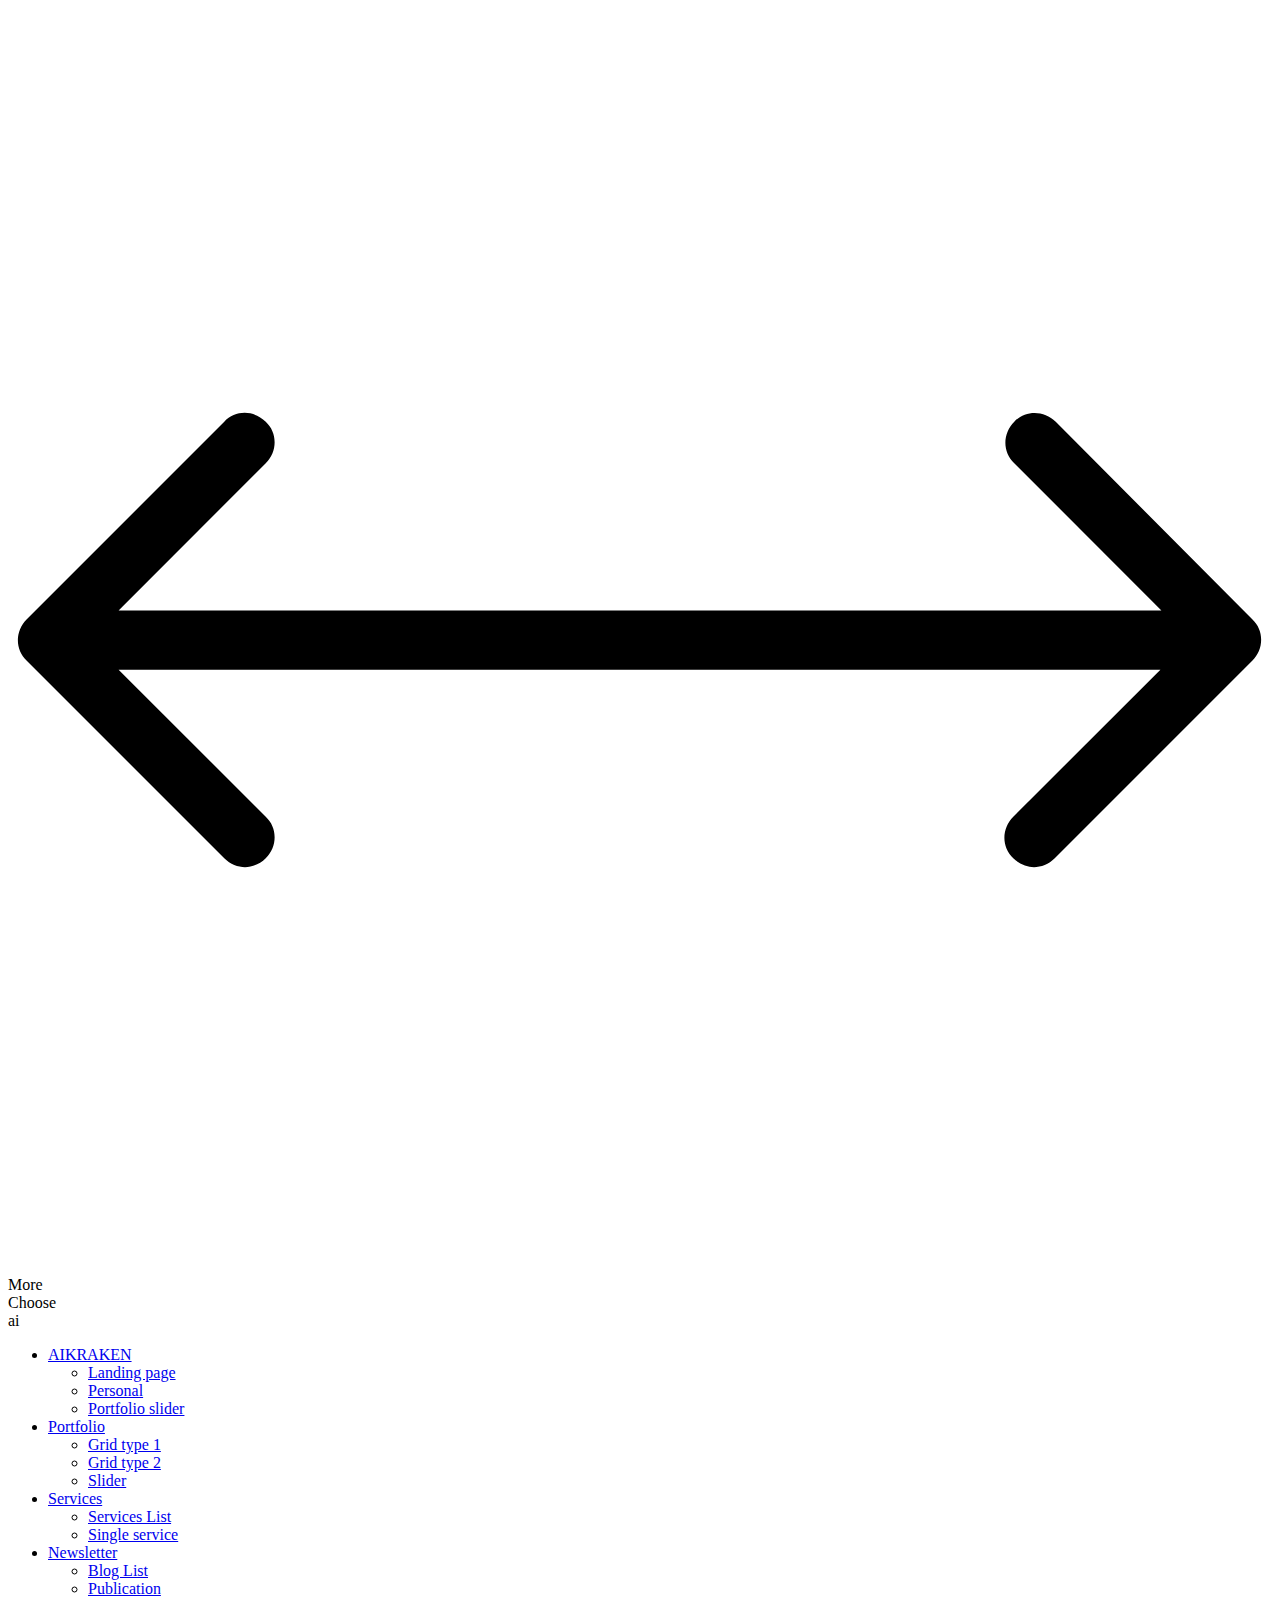
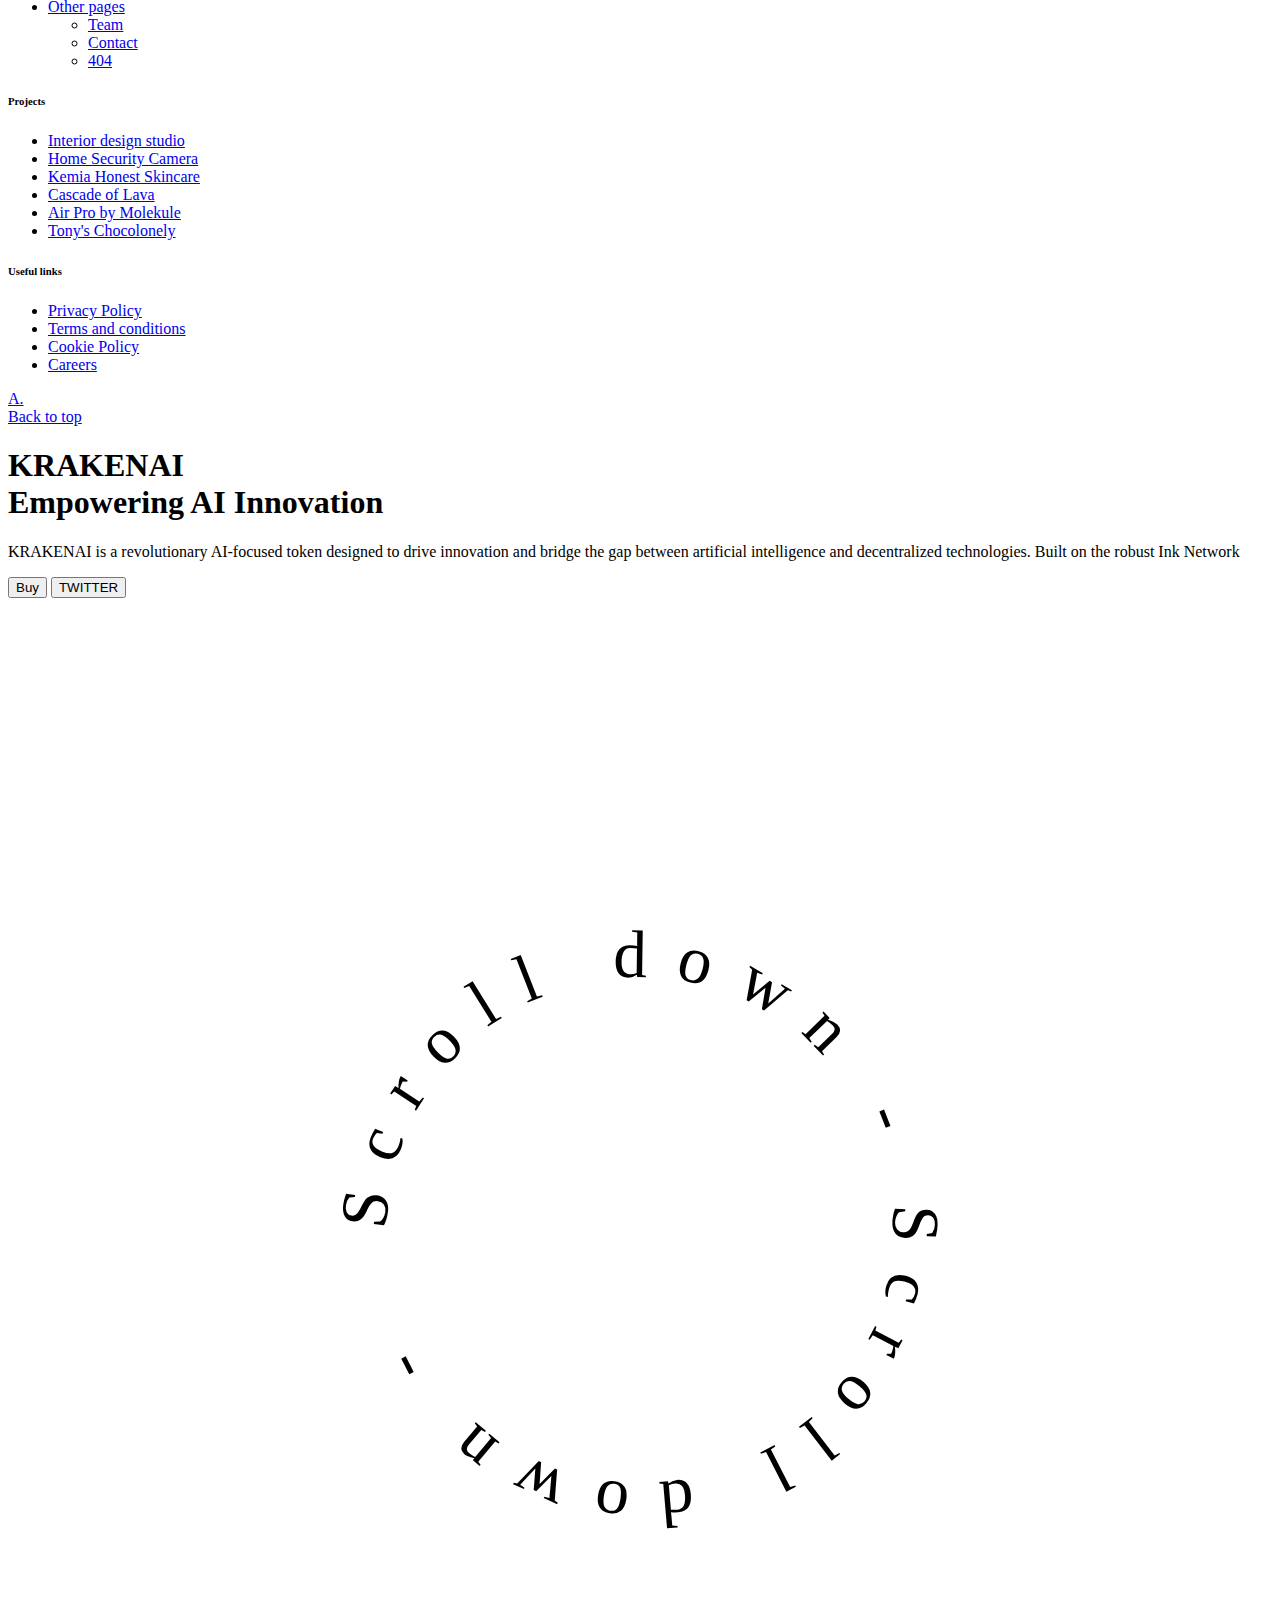
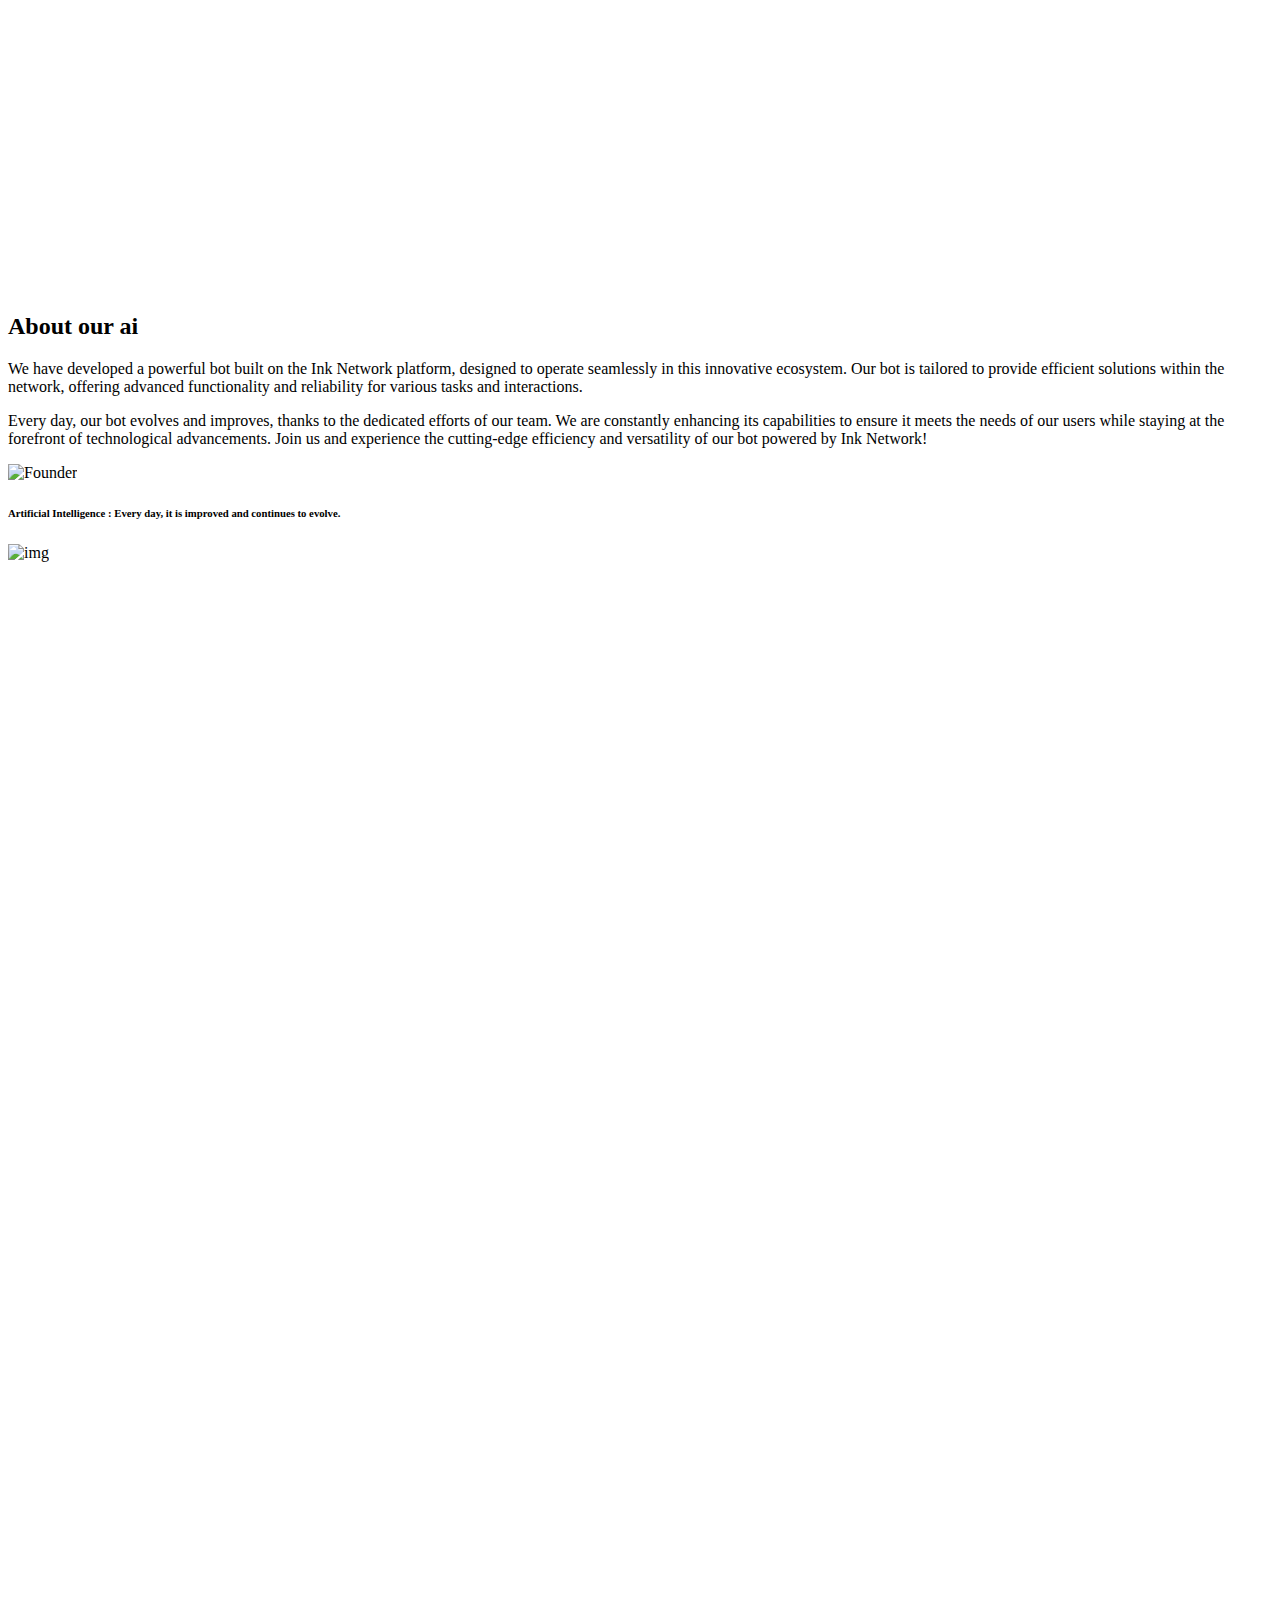
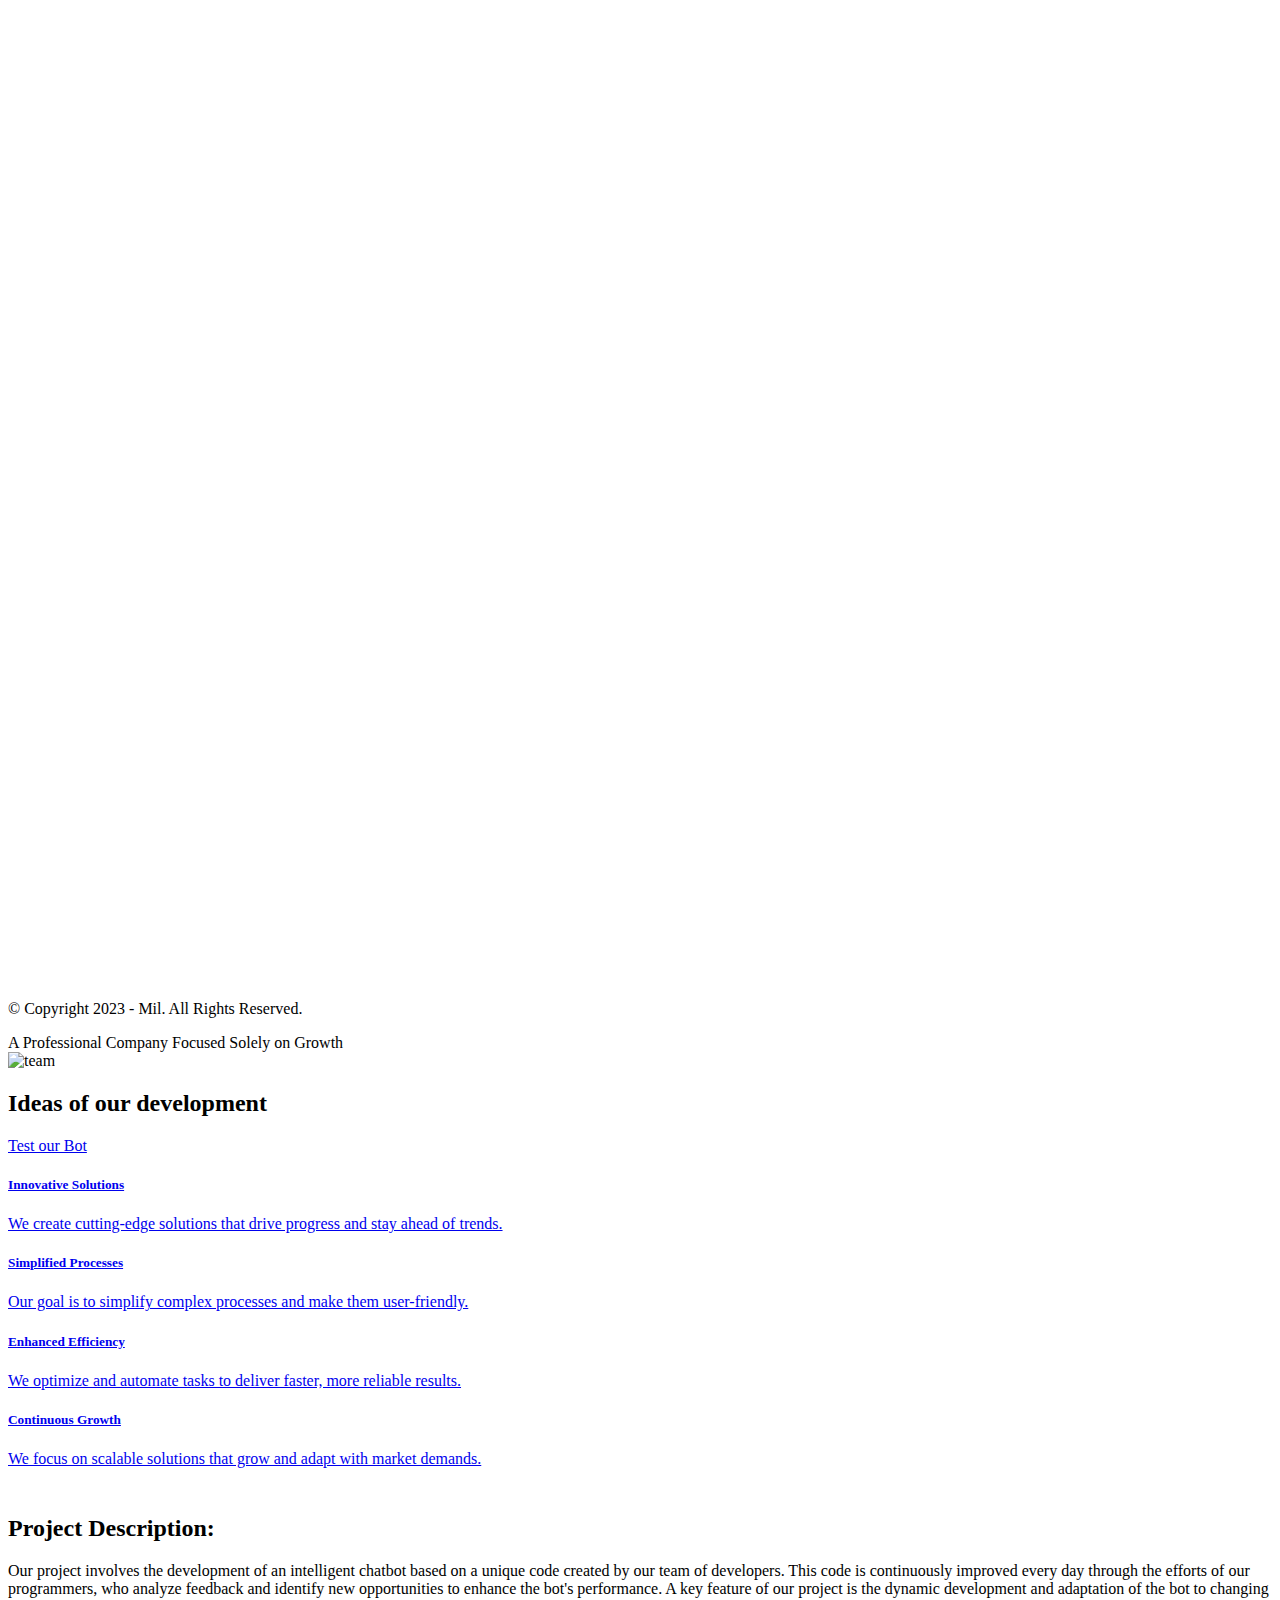
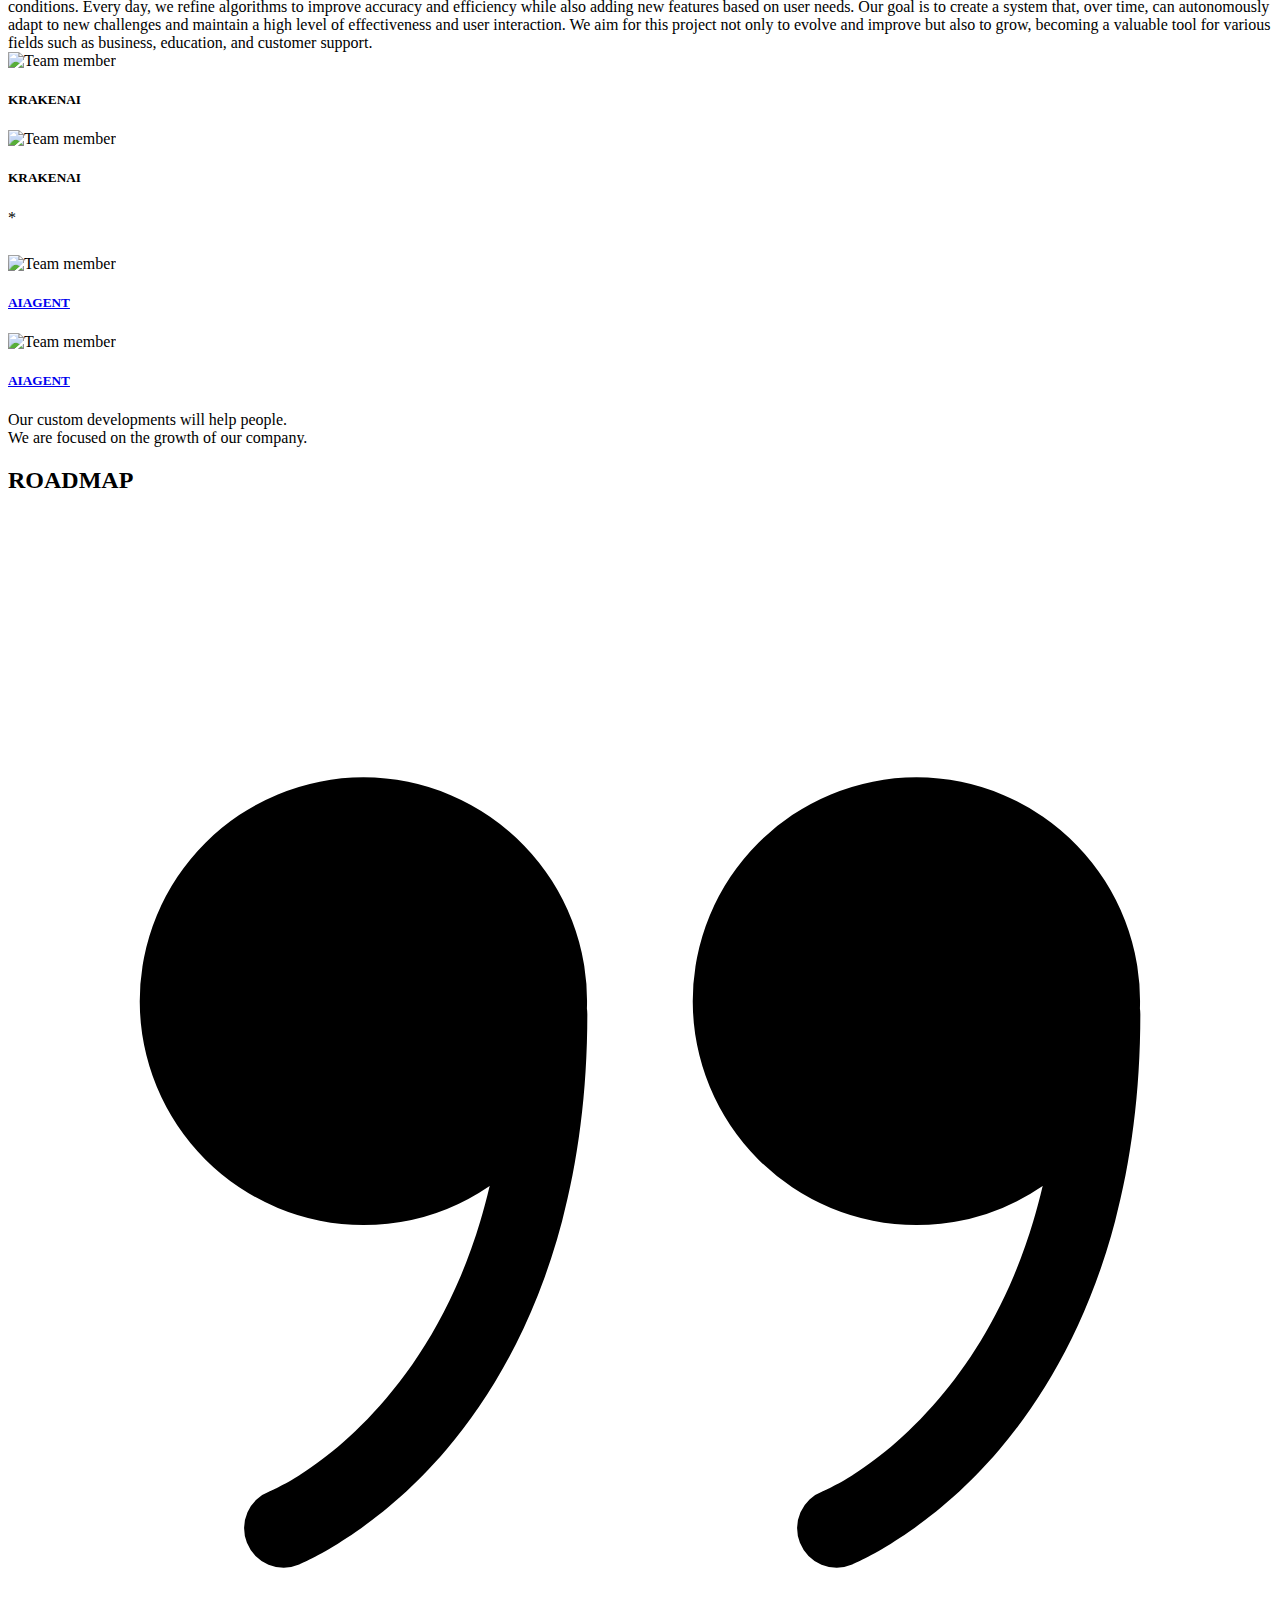
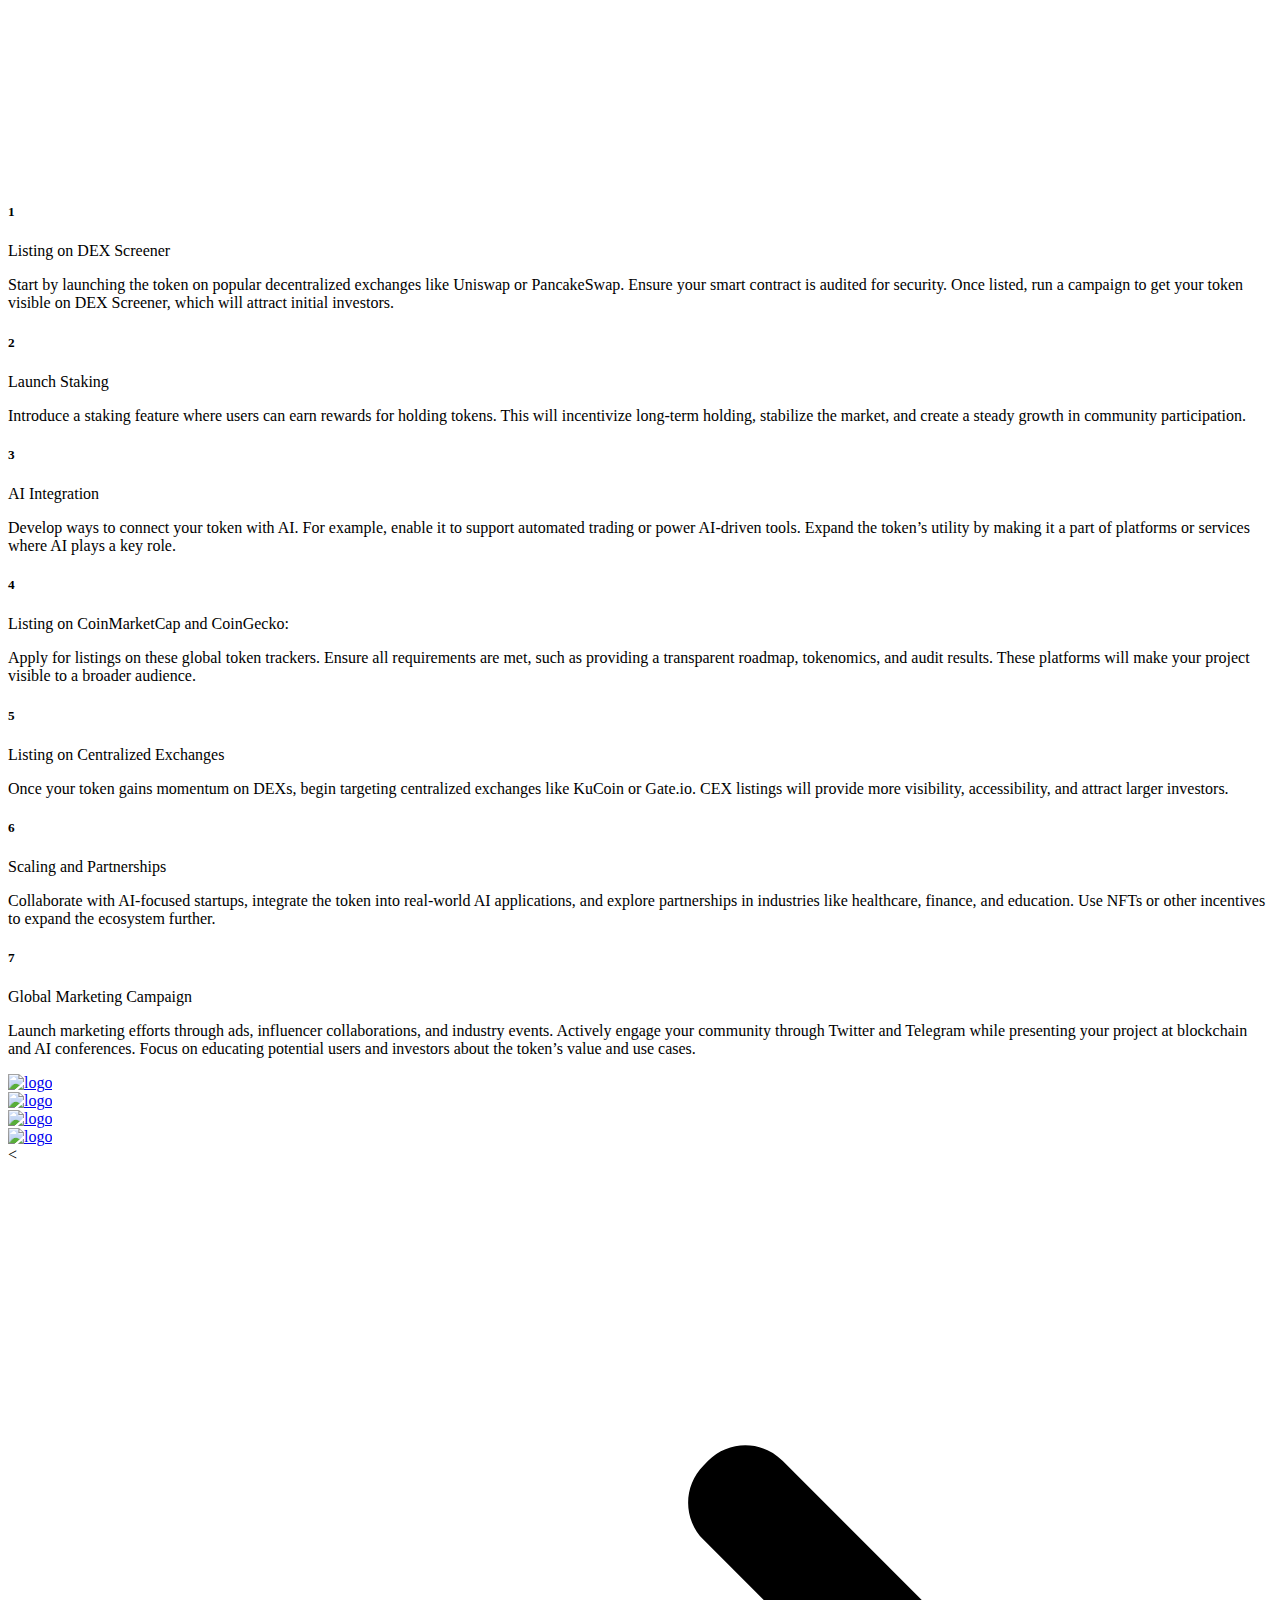
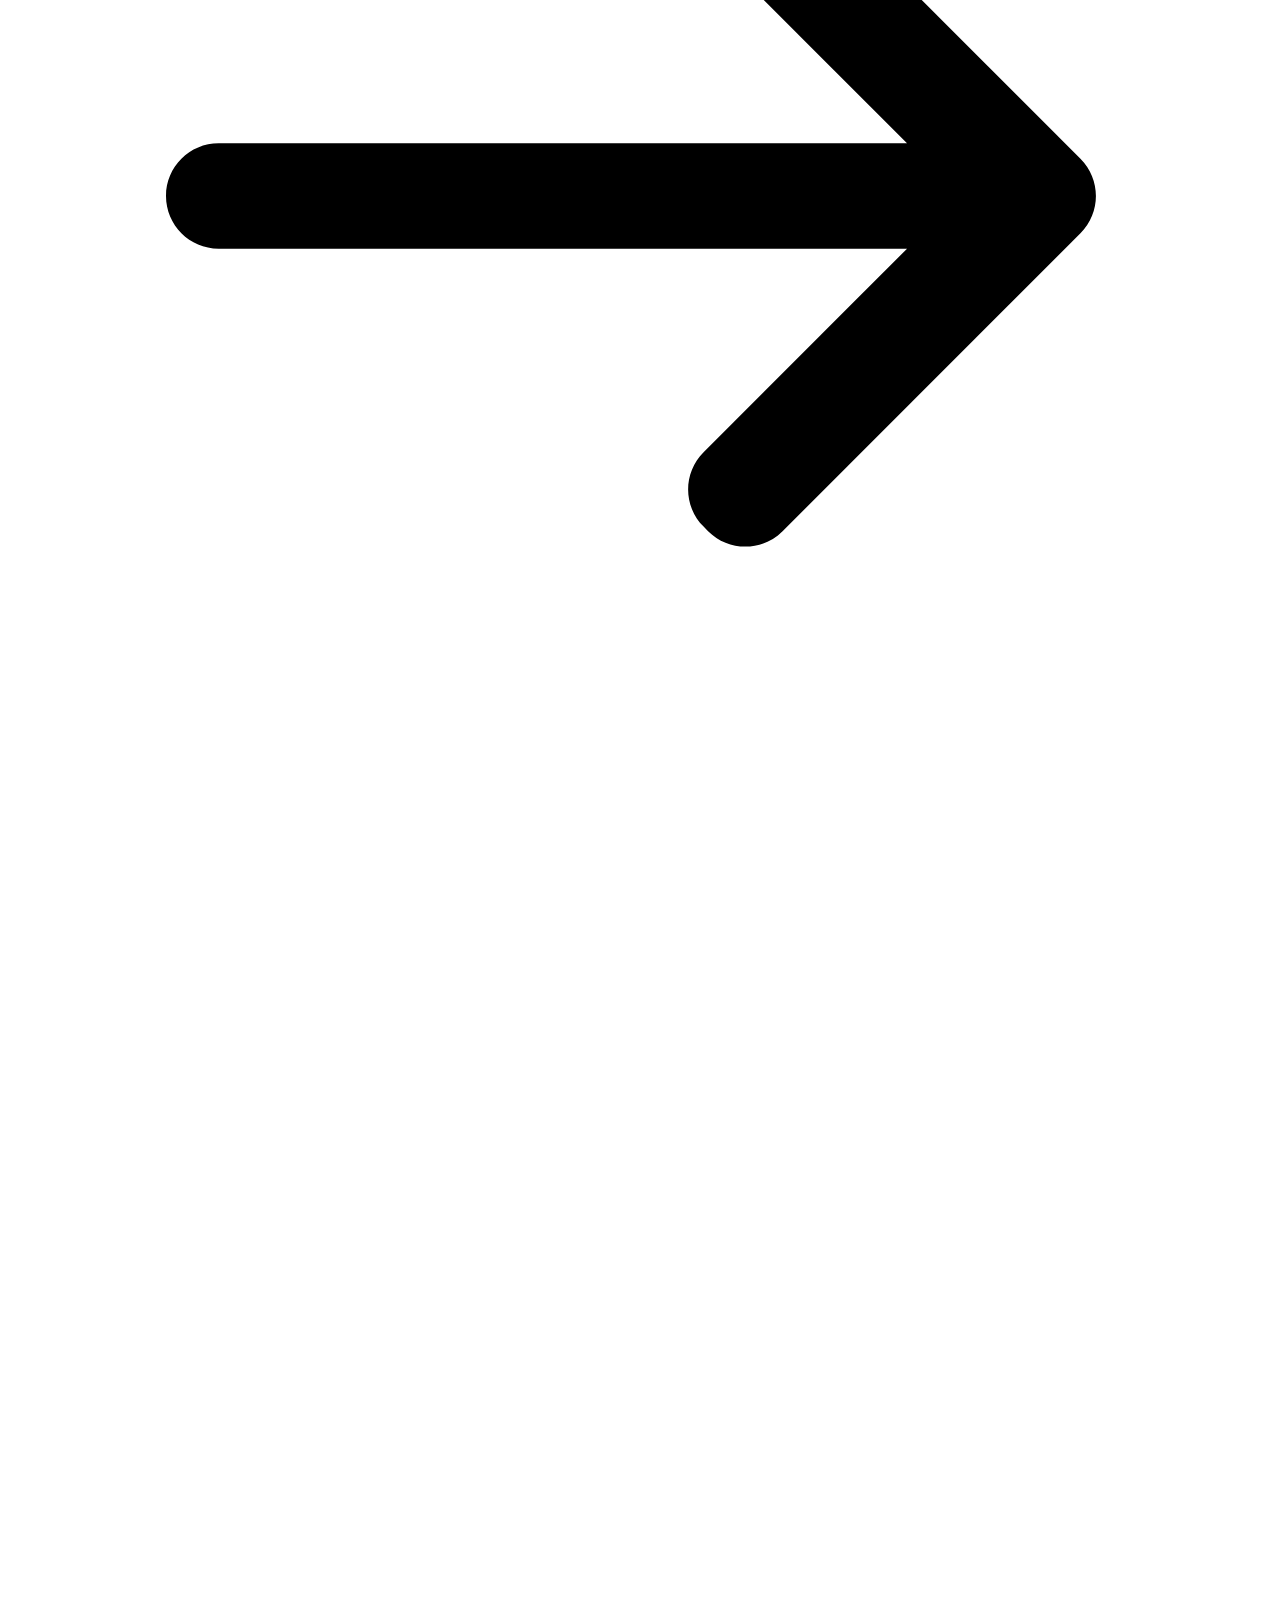
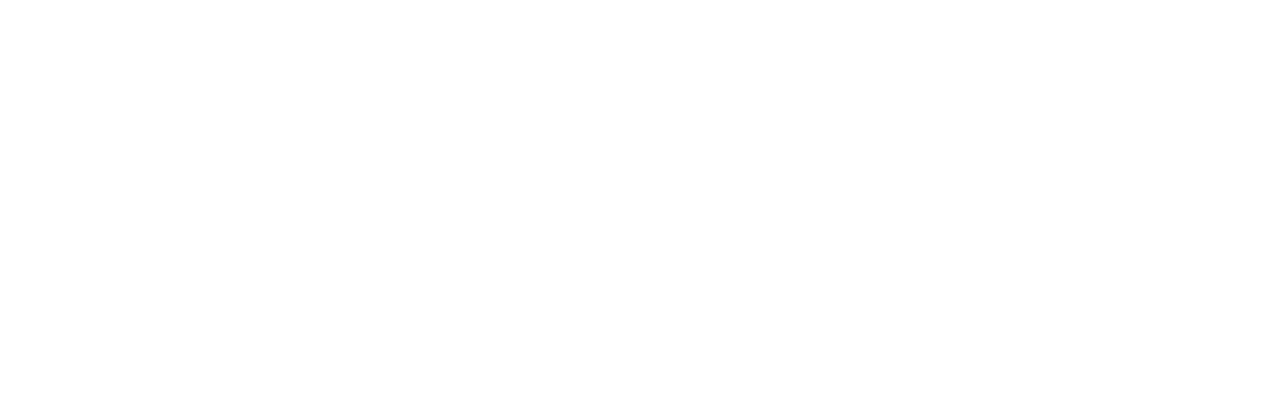
==== krakenAI.html @ a787f393 "Add files via upload" ====
<!DOCTYPE html>
<html lang="zxx">

<head>

    <meta charset="UTF-8">
    <meta name="viewport" content="width=device-width, initial-scale=1.0">
    <meta http-equiv="X-UA-Compatible" content="ie=edge">

    <!-- bootstrap grid css -->
    <link rel="stylesheet" href="css/plugins/bootstrap-grid.css">
    <!-- font awesome css -->
    <link rel="stylesheet" href="css/plugins/font-awesome.min.css">
    <!-- swiper css -->
    <link rel="stylesheet" href="css/plugins/swiper.min.css">
    <!-- fancybox css -->
    <link rel="stylesheet" href="css/plugins/fancybox.min.css">
    <!-- ashley scss -->
    <link rel="stylesheet" href="css/style.css">
    <!-- page name -->
    <title>krakenAI</title>

</head>

<body>

    <!-- wrapper -->
    <div class="mil-wrapper" id="top">

        <!-- cursor -->
       <div class="mil-ball">
            <span class="mil-icon-1">
                <svg viewBox="0 0 128 128">
                    <path d="M106.1,41.9c-1.2-1.2-3.1-1.2-4.2,0c-1.2,1.2-1.2,3.1,0,4.2L116.8,61H11.2l14.9-14.9c1.2-1.2,1.2-3.1,0-4.2	c-1.2-1.2-3.1-1.2-4.2,0l-20,20c-1.2,1.2-1.2,3.1,0,4.2l20,20c0.6,0.6,1.4,0.9,2.1,0.9s1.5-0.3,2.1-0.9c1.2-1.2,1.2-3.1,0-4.2	L11.2,67h105.5l-14.9,14.9c-1.2,1.2-1.2,3.1,0,4.2c0.6,0.6,1.4,0.9,2.1,0.9s1.5-0.3,2.1-0.9l20-20c1.2-1.2,1.2-3.1,0-4.2L106.1,41.9	z" />
                </svg>
            </span>
            <div class="mil-more-text">More</div>
            <div class="mil-choose-text">Сhoose</div>
        </div>
        <!-- cursor end -->

        <!-- preloader -->
        <!--div class="mil-preloader">
            <div class="mil-preloader-animation">
                <div class="mil-pos-abs mil-animation-1">
                    <p class="mil-h3 mil-muted mil-thin">KRAKENAI</p>
                    <p class="mil-h3 mil-muted">CREATES</p>
                    <p class="mil-h3 mil-muted mil-thin">AIBOTS</p>
                </div>
                <div class="mil-pos-abs mil-animation-2">
                    <div class="mil-reveal-frame">
                        <p class="mil-reveal-box"></p>
                        <p class="mil-h3 mil-muted mil-thin">KRAKENAI.com</p>
                    </div>
                </div>
            </div>
        </div> 
        <!-- preloader end -->

        <!-- scrollbar progress -->
        <div class="mil-progress-track">
            <div class="mil-progress"></div>
        </div>
        <!-- scrollbar progress end -->

        <!-- menu -->
        <div class="mil-menu-frame">
            <!-- frame clone -->
            <div class="mil-frame-top">
                
                <div class="mil-menu-btn">
                    <span>ai</span>
                </div>
            </div>
            <!-- frame clone end -->
            <div class="container">
                <div class="mil-menu-content">
                    <div class="row">
                        <div class="col-xl-5">

                            <nav class="mil-main-menu" id="swupMenu">
                                <ul>
                                    <li class="mil-has-children mil-active">
                                        <a href="#.">AIKRAKEN</a>
                                        <ul>
                                            <li><a href="home-1.html">Landing page</a></li>
                                            <li><a href="home-2.html">Personal</a></li>
                                            <li><a href="portfolio-3.html">Portfolio slider</a></li>
                                        </ul>
                                    </li>
                                    <li class="mil-has-children">
                                        <a href="#.">Portfolio</a>
                                        <ul>
                                            <li><a href="portfolio-1.html">Grid type 1</a></li>
                                            <li><a href="portfolio-2.html">Grid type 2</a></li>
                                            <li><a href="portfolio-3.html">Slider</a></li>
                                        </ul>
                                    </li>
                                    <li class="mil-has-children">
                                        <a href="#.">Services</a>
                                        <ul>
                                            <li><a href="services.html">Services List</a></li>
                                            <li><a href="service.html">Single service</a></li>
                                        </ul>
                                    </li>
                                    <li class="mil-has-children">
                                        <a href="#.">Newsletter</a>
                                        <ul>
                                            <li><a href="blog.html">Blog List</a></li>
                                            <li><a href="publication.html">Publication</a></li>
                                        </ul>
                                    </li>
                                    <li class="mil-has-children">
                                        <a href="#.">Other pages</a>
                                        <ul>
                                            <li><a href="team.html">Team</a></li>
                                            <li><a href="contact.html">Contact</a></li>
                                            <li><a href="404.html">404</a></li>
                                        </ul>
                                    </li>
                                </ul>
                            </nav>

                        </div>
                        <div class="col-xl-7">

                            <div class="mil-menu-right-frame">
                                <div class="mil-animation-in">
                                    <div class="mil-animation-frame">
                                        <div class="mil-animation mil-position-1 mil-scale" data-value-1="2" data-value-2="2"></div>
                                    </div>
                                </div>
                                <div class="mil-menu-right">
                                    <div class="row">
                                        <div class="col-lg-8 mil-mb-60">

                                            <h6 class="mil-muted mil-mb-30">Projects</h6>

                                            <ul class="mil-menu-list">
                                                <li><a href="project-1.html" class="mil-light-soft">Interior design studio</a></li>
                                                <li><a href="project-2.html" class="mil-light-soft">Home Security Camera</a></li>
                                                <li><a href="project-3.html" class="mil-light-soft">Kemia Honest Skincare</a></li>
                                                <li><a href="project-4.html" class="mil-light-soft">Cascade of Lava</a></li>
                                                <li><a href="project-5.html" class="mil-light-soft">Air Pro by Molekule</a></li>
                                                <li><a href="project-6.html" class="mil-light-soft">Tony's Chocolonely</a></li>
                                            </ul>

                                        </div>
                                        <div class="col-lg-4 mil-mb-60">

                                            <h6 class="mil-muted mil-mb-30">Useful links</h6>

                                            <ul class="mil-menu-list">
                                                <li><a href="#." class="mil-light-soft">Privacy Policy</a></li>
                                                <li><a href="#." class="mil-light-soft">Terms and conditions</a></li>
                                                <li><a href="#." class="mil-light-soft">Cookie Policy</a></li>
                                                <li><a href="#." class="mil-light-soft">Careers</a></li>
                                            </ul>

                                        </div>
                                    </div>
                                    <div class="mil-divider mil-mb-60"></div>
                                    
                                    </div>
                                </div>
                            </div>

                        </div>
                    </div>
                </div>
            </div>
        </div>
        <!-- menu -->
        
        <!-- curtain -->
        <div class="mil-curtain"></div>
        <!-- curtain end -->

        <!-- frame -->
        <div class="mil-frame">
            <div class="mil-frame-top">
                <a href="home-1.html" class="mil-logo">A.</a>
                <div class="mil-menu-btn">
                    <span></span>
                </div>
            </div>
            <div class="mil-frame-bottom">
                <div class="mil-current-page"></div>
                <div class="mil-back-to-top">
                    <a href="#top" class="mil-link mil-dark mil-arrow-place">
                        <span>Back to top</span>
                    </a>
                </div>
            </div>
        </div>
        <!-- frame end -->

        <!-- content -->
        <div class="mil-content">
            <div id="swupMain" class="mil-main-transition">

                <!-- banner -->
                <section class="mil-banner mil-dark-bg">
                    <div class="mi-invert-fix">
                        <div class="mil-animation-frame">
                            <div class="mil-animation mil-position-1 mil-scale" data-value-1="7" data-value-2="1.6"></div>
                            <div class="mil-animation mil-position-2 mil-scale" data-value-1="4" data-value-2="1"></div>
                            <div class="mil-animation mil-position-3 mil-scale" data-value-1="1.2" data-value-2=".1"></div>
                        </div>

                        <div class="mil-gradient"></div>

                        <div class="container">
                            <div class="mil-banner-content mil-up">

                                <h1 class="mil-muted mil-mb-60">KRAKENAI <span class="mil-thin"></span><br> Empowering  <span class="mil-thin">AI Innovation</span></h1>
                                <div class="row">
                                    <div class="col-md-7 col-lg-5">

                                        <p class="mil-light-soft mil-mb-60">KRAKENAI is a revolutionary AI-focused token designed to drive innovation and bridge the gap between artificial intelligence and decentralized technologies. Built on the robust Ink Network</p>

                                    </div>
                                </div>

                                 <button type="button" class="styled-button" onclick="location.href='https://www.youtube.com/watch?v=bYYx0OxiiaY'">Buy</button>
                              </a>
                                </a>

                                <a  class="mil-link mil-muted mil-arrow-place" >
                                    <button type="button" class="buttonx" onclick="location.href='https://www.youtube.com/watch?v=bYYx0OxiiaY'">TWITTER</button>
                                </a>

                                <div class="mil-circle-text">
                                    <svg version="1.1" xmlns="http://www.w3.org/2000/svg" xmlns:xlink="http://www.w3.org/1999/xlink" x="0px" y="0px" viewBox="0 0 300 300" enable-background="new 0 0 300 300" xml:space="preserve" class="mil-ct-svg mil-rotate" data-value="360">
                                        <defs>
                                            <path id="circlePath" d="M 150, 150 m -60, 0 a 60,60 0 0,1 120,0 a 60,60 0 0,1 -120,0 " />
                                        </defs>
                                        <circle cx="150" cy="100" r="75" fill="none" />
                                        <g>
                                            <use xlink:href="#circlePath" fill="none" />
                                            <text style="letter-spacing: 6.5px">
                                                <!-- circle text -->
                                                <textPath xlink:href="#circlePath">Scroll down - Scroll down - </textPath>
                                            </text>
                                        </g>
                                    </svg>
                                    <a href="#about" class="mil-button mil-arrow-place mil-icon-button mil-arrow-down"></a>
                                </div>

                            </div>
                        </div>
                    </div>
                </section>
                <!-- banner end -->

                <!-- about -->
                <section id="about">
                    <div class="container mil-p-120-30">
                        <div class="row justify-content-between align-items-center">
                            <div class="col-lg-6 col-xl-5">
							<h2 class="mil-up mil-mb-60" style="translate: none; rotate: none; scale: none; transform: translate(0px, 0px); opacity: 1;"> <br>About our	ai</h2>

                                <div class="mil-mb-90">
                                 
                                    <p class="mil-up mil-mb-30">We have developed a powerful bot built on the Ink Network platform, designed to operate seamlessly in this innovative ecosystem. Our bot is tailored to provide efficient solutions within the network, offering advanced functionality and reliability for various tasks and interactions.</p>

                                    <p class="mil-up mil-mb-60">Every day, our bot evolves and improves, thanks to the dedicated efforts of our team. We are constantly enhancing its capabilities to ensure it meets the needs of our users while staying at the forefront of technological advancements.
Join us and experience the cutting-edge efficiency and versatility of our bot powered by Ink Network!</p>

                                    <div class="mil-about-quote">
                                        <div class="mil-avatar mil-up">
                                            <img src="img/faces/customers/22.jpg" alt="Founder">
                                        </div>
                                        <h6 class="mil-quote mil-up">Artificial Intelligence <span class="mil-thin">:</span>  <span class="mil-thin">Every day, it is improved and continues to evolve.






</span></h6>
                                    </div>
                                </div>

                            </div>
                            <div class="col-lg-5">

                                <div class="mil-about-photo mil-mb-90">
                                    <div class="mil-lines-place"></div>
                                    <div class="mil-up mil-img-frame" style="padding-bottom: 160%;">
                                        <img src="img/photo/1.jpg" alt="img" class="mil-scale" data-value-1="1" data-value-2="1.2">
                                    </div>
                                </div>

                            </div>
                        </div>
                    </div>
                </section>
                <!-- about end -->

                <!-- services -->
                <section class="mil-dark-bg">
				<p class="mil-light-soft mil-up">© Copyright 2023 - Mil. All Rights Reserved.</p>
                    <div class="mi-invert-fix">
                        <div class="mil-animation-frame">
                            <div class="mil-animation mil-position-1 mil-scale" data-value-1="2.4" data-value-2="1.4" style="top: 300px; right: -100px"></div>
                            <div class="mil-animation mil-position-2 mil-scale" data-value-1="2" data-value-2="1" style="left: 150px"></div>
                        </div>
                        <div class="container mil-p-120-0">

                            <div class="mil-mb-120">
                                <div class="row">
                                    <div class="col-lg-10">

                                        <span class="mil-suptitle mil-light-soft mil-suptitle-right mil-up">A Professional Company Focused Solely on Growth<br></span>

                                    </div>
                                </div>

                                <div class="mil-complex-text justify-content-center mil-up mil-mb-15">

                                    <span class="mil-text-image"><img src="img/photo/2.jpg" alt="team"></span>
                                    <h2 class="mil-h1 mil-muted mil-center">Ideas of our development<span class="mil-thin"></span></h2>

                                </div>
                                <div class="mil-complex-text justify-content-center mil-up">
                                
                                    <h2 class="mil-h1 mil-muted mil-center"><span class="mil-thin"></span></h2>
                                    <a href="https://www.w3docs.com/" class="glow-on-hover">Test our Bot</a>
                                </div>
								
                            </div>

                            <div class="row mil-services-grid m-0">
                                <div class="col-md-6 col-lg-3 mil-services-grid-item p-0">

                                    <a href="service.html" class="mil-service-card-sm mil-up">
                                        <h5 class="mil-muted mil-mb-30">Innovative Solutions <br></h5>
                                        <p class="mil-light-soft mil-mb-30">We create cutting-edge solutions that drive progress and stay ahead of trends.</p>
                                        <div class="mil-button mil-icon-button-sm mil-arrow-place"></div>
                                    </a>

                                </div>
                                <div class="col-md-6 col-lg-3 mil-services-grid-item p-0">

                                    <a href="service.html" class="mil-service-card-sm mil-up">
                                        <h5 class="mil-muted mil-mb-30">Simplified Processes</h5>
                                        <p class="mil-light-soft mil-mb-30">Our goal is to simplify complex processes and make them user-friendly.	</p>
                                        <div class="mil-button mil-icon-button-sm mil-arrow-place"></div>
                                    </a>

                                </div>
                                <div class="col-md-6 col-lg-3 mil-services-grid-item p-0">

                                    <a href="service.html" class="mil-service-card-sm mil-up">
                                        <h5 class="mil-muted mil-mb-30">Enhanced Efficiency</h5>
                                        <p class="mil-light-soft mil-mb-30">We optimize and automate tasks to deliver faster, more reliable results.	</p>
                                        <div class="mil-button mil-icon-button-sm mil-arrow-place"></div>
                                    </a>

                                </div>
                                <div class="col-md-6 col-lg-3 mil-services-grid-item p-0">

                                    <a href="service.html" class="mil-service-card-sm mil-up">
                                        <h5 class="mil-muted mil-mb-30">Continuous Growth</h5>
                                        <p class="mil-light-soft mil-mb-30">We focus on scalable solutions that grow and adapt with market demands.</p>
                                        <div class="mil-button mil-icon-button-sm mil-arrow-place"></div>
                                    </a>

                                </div>
                            </div>
                        </div>
                    </div>
                </section>
                <!-- services end -->

                <!-- team -->
                <section>
                    <div class="container mil-p-120-30">
                        <div class="row justify-content-between align-items-center">
                            <div class="col-lg-5 col-xl-4">
                                    <h2 class="mil-up mil-mb-60"><br>Project Description:</h2>
Our project involves the development of an intelligent chatbot based on a unique code created by our team of developers. This code is continuously improved every day through the efforts of our programmers, who analyze feedback and identify new opportunities to enhance the bot's performance.

A key feature of our project is the dynamic development and adaptation of the bot to changing conditions. Every day, we refine algorithms to improve accuracy and efficiency while also adding new features based on user needs.

Our goal is to create a system that, over time, can autonomously adapt to new challenges and maintain a high level of effectiveness and user interaction. We aim for this project not only to evolve and improve but also to grow, becoming a valuable tool for various fields such as business, education, and customer support.
 

                            </div>
                            <div class="col-lg-6">

                                <div class="mil-team-list">
                                    <div class="mil-lines-place"></div>

                                    <div class="row mil-mb-60">
                                        <div class="col-sm-6">

                                            <div class="mil-team-card mil-up mil-mb-30">
                                                <img src="img/faces/1.jpg" alt="Team member">
                                                <div class="mil-description">
                                                    <div class="mil-secrc-text">
                                                        <h5 class="mil-muted mil-mb-5">KRAKENAI<a href="home-2.html"></a></h5>
                                                        <p class="mil-link mil-light-soft mil-mb-10"></p>
                                                       
                                                    </div>
                                                </div>
                                            </div>

                                            <div class="mil-team-card mil-up mil-mb-30">
                                                <img src="img/faces/3.jpg" alt="Team member">
                                                <div class="mil-description">
                                                    <div class="mil-secrc-text">
                                                        <h5 class="mil-muted mil-mb-5">KRAKENAI<a href="home-2.html"></a></h5>
                                                        <p class="mil-link mil-light-soft mil-mb-10"></p>
                                                        
                                                    </div>
                                                </div>
                                            </div>

                                        </div>
                                        <div class="col-sm-6">

                                            <p class="mil-mobile-hidden mil-text-sm mil-mb-30" style="height: 30px;"><span class="mil-accent">*</span> </p>

                                            <div class="mil-team-card mil-up mil-mb-30">
                                                <img src="img/faces/2.jpg" alt="Team member">
                                                <div class="mil-description">
                                                    <div class="mil-secrc-text">
                                                        <h5 class="mil-muted mil-mb-5"><a href="home-2.html">AIAGENT</a></h5>
                                                        <p class="mil-link mil-light-soft mil-mb-10"></p>
                                                        
                                                    </div>
                                                </div>
                                            </div>

                                            <div class="mil-team-card mil-up mil-mb-30">
                                                <img src="img/faces/4.jpg" alt="Team member">
                                                <div class="mil-description">
                                                    <div class="mil-secrc-text">
                                                        <h5 class="mil-muted mil-mb-5"><a href="home-2.html">AIAGENT</a></h5>
                                                        <p class="mil-link mil-light-soft mil-mb-10"></p>
                                                        
                                                    </div>
                                                </div>
                                            </div>

                                        </div>
                                    </div>

                                </div>

                            </div>
                        </div>
                    </div>
                </section>
                <!-- team end -->

                <!-- reviews -->
                <section class="mil-soft-bg">
                    <div class="container mil-p-120-120">

                        <div class="row">
                            <div class="col-lg-10">

                                <span class="mil-suptitle mil-suptitle-right mil-suptitle-dark mil-up">Our custom developments will help people. <br> We are focused on the growth of our company.</span>

                            </div>
                        </div>

                        <h2 class="mil-center mil-up mil-mb-60"><span class="mil-thin"></span> ROADMAP<br> <span class="mil-thin"></span></h2>

                        <div class="mil-revi-pagination mil-up mil-mb-60"></div>

                        <div class="row mil-relative justify-content-center">
                            <div class="col-lg-8">

                                <div class="mil-slider-nav mil-soft mil-reviews-nav mil-up">
                                    <div class="mil-slider-arrow mil-prev mil-revi-prev mil-arrow-place"></div>
                                    <div class="mil-slider-arrow mil-revi-next mil-arrow-place"></div>
                                </div>

                                <svg xmlns="http://www.w3.org/2000/svg" viewBox="0 0 48 48" class="mil-quote-icon mil-up">
                                    <path d="M 13.5 10 A 8.5 8.5 0 0 0 13.5 27 A 8.5 8.5 0 0 0 18.291016 25.519531 C 17.422273 29.222843 15.877848 31.803343 14.357422 33.589844 C 12.068414 36.279429 9.9433594 37.107422 9.9433594 37.107422 A 1.50015 1.50015 0 1 0 11.056641 39.892578 C 11.056641 39.892578 13.931586 38.720571 16.642578 35.535156 C 19.35357 32.349741 22 27.072581 22 19 A 1.50015 1.50015 0 0 0 21.984375 18.78125 A 8.5 8.5 0 0 0 13.5 10 z M 34.5 10 A 8.5 8.5 0 0 0 34.5 27 A 8.5 8.5 0 0 0 39.291016 25.519531 C 38.422273 29.222843 36.877848 31.803343 35.357422 33.589844 C 33.068414 36.279429 30.943359 37.107422 30.943359 37.107422 A 1.50015 1.50015 0 1 0 32.056641 39.892578 C 32.056641 39.892578 34.931586 38.720571 37.642578 35.535156 C 40.35357 32.349741 43 27.072581 43 19 A 1.50015 1.50015 0 0 0 42.984375 18.78125 A 8.5 8.5 0 0 0 34.5 10 z" fill="#000000" />
                                </svg>

                                <div class="swiper-container mil-reviews-slider">
                                    <div class="swiper-wrapper">
                                        <div class="swiper-slide">
                                            <div class="mil-review-frame mil-center" data-swiper-parallax="-200" data-swiper-parallax-opacity="0">
                                                <h5 class="mil-up mil-mb-10">1</h5>
                                                <p class="mil-mb-5 mil-upper mil-up mil-mb-30">Listing on DEX Screener</p>
                                                <p class="mil-text-xl mil-up">Start by launching the token on popular decentralized exchanges like Uniswap or PancakeSwap. Ensure your smart contract is audited for security. Once listed, run a campaign to get your token visible on DEX Screener, which will attract initial investors.</p>
                                            </div>
                                        </div>
                                        <div class="swiper-slide">
                                            <div class="mil-review-frame mil-center" data-swiper-parallax="-200" data-swiper-parallax-opacity="0">
                                                <h5 class="mil-up mil-mb-10">2</h5>
                                                <p class="mil-mb-5 mil-upper mil-up mil-mb-30">Launch Staking</p>
                                                <p class="mil-text-xl mil-up">Introduce a staking feature where users can earn rewards for holding tokens. This will incentivize long-term holding, stabilize the market, and create a steady growth in community participation.</p>
                                            </div>
                                        </div>
                                        <div class="swiper-slide">
                                            <div class="mil-review-frame mil-center" data-swiper-parallax="-200" data-swiper-parallax-opacity="0">
                                                <h5 class="mil-up mil-mb-10">3</h5>
                                                <p class="mil-mb-5 mil-upper mil-up mil-mb-30">AI Integration</p>
                                                <p class="mil-text-xl mil-up">Develop ways to connect your token with AI. For example, enable it to support automated trading or power AI-driven tools. Expand the token’s utility by making it a part of platforms or services where AI plays a key role.</p>
                                            </div>
                                        </div>
                                        <div class="swiper-slide">
                                            <div class="mil-review-frame mil-center" data-swiper-parallax="-200" data-swiper-parallax-opacity="0">
                                                <h5 class="mil-up mil-mb-10">4</h5>
                                                <p class="mil-mb-5 mil-upper mil-up mil-mb-30">Listing on CoinMarketCap and CoinGecko:</p>
                                                <p class="mil-text-xl mil-up">Apply for listings on these global token trackers. Ensure all requirements are met, such as providing a transparent roadmap, tokenomics, and audit results. These platforms will make your project visible to a broader audience.</p>
                                            </div>
                                        </div>
                                        <div class="swiper-slide">
                                            <div class="mil-review-frame mil-center" data-swiper-parallax="-200" data-swiper-parallax-opacity="0">
                                                <h5 class="mil-up mil-mb-10">5</h5>
                                                <p class="mil-mb-5 mil-upper mil-up mil-mb-30"> Listing on Centralized Exchanges</p>
                                                <p class="mil-text-xl mil-up">Once your token gains momentum on DEXs, begin targeting centralized exchanges like KuCoin or Gate.io. CEX listings will provide more visibility, accessibility, and attract larger investors.</p>
                                            </div>
                                        </div>
                                        <div class="swiper-slide">
                                            <div class="mil-review-frame mil-center" data-swiper-parallax="-200" data-swiper-parallax-opacity="0">
                                                <h5 class="mil-up mil-mb-10">6</h5>
                                                <p class="mil-mb-5 mil-upper mil-up mil-mb-30">Scaling and Partnerships</p>
                                                <p class="mil-text-xl mil-up">Collaborate with AI-focused startups, integrate the token into real-world AI applications, and explore partnerships in industries like healthcare, finance, and education. Use NFTs or other incentives to expand the ecosystem further.</p>
                                            </div>
                                        </div>
                                        <div class="swiper-slide">
                                            <div class="mil-review-frame mil-center" data-swiper-parallax="-200" data-swiper-parallax-opacity="0">
                                                <h5 class="mil-up mil-mb-10">7</h5>
                                                <p class="mil-mb-5 mil-upper mil-up mil-mb-30">Global Marketing Campaign</p>
                                                <p class="mil-text-xl mil-up">Launch marketing efforts through ads, influencer collaborations, and industry events. Actively engage your community through Twitter and Telegram while presenting your project at blockchain and AI conferences. Focus on educating potential users and investors about the token’s value and use cases.</p>
                                            </div>
                                        </div>
                                    </div>
                                </div>

                            </div>
                        </div>

                    </div>
                </section>
                <!-- reviews end -->

                <!-- partners -->
                <div class="mil-soft-bg">
                    <div class="container mil-p-0-120">

                        <div class="swiper-container mil-infinite-show mil-up">
                            <div class="swiper-wrapper">
                                <div class="swiper-slide">
                                    <a href="#." class="mil-partner-frame" style="width: 60px;"><img src="img/partners/1.WEBP" alt="logo"></a>
                                </div>
                                <div class="swiper-slide">
                                    <a href="#." class="mil-partner-frame" style="width: 100px;"><img src="img/partners/2.webp" alt="logo"></a>
                                </div>
                                <div class="swiper-slide">
                                    <a href="#." class="mil-partner-frame" style="width: 60px;"><img src="img/partners/1.WEBP" alt="logo"></a>
                                </div>
                                <div class="swiper-slide">
                                    <a href="#." class="mil-partner-frame" style="width: 100px;"><img src="img/partners/2.webp" alt="logo"></a>
                                </div>
                            </div>
                        </div>

                    </div>
                </div>
                <!-- partners end -->

                <!-- blog -->
        
                <!-- blog end -->

                <!-- footer -->
                <footer class="mil-dark-bg">
                    <div class="mi-invert-fix">
                        
                          

                            <div class="row justify-content-between flex-sm-row-reverse">
                                <div class="col-md-7 col-lg-6">

                                    <div class="row justify-content-between">

                                        <div class="col-md-6 col-lg-5 mil-mb-60">

                                    

                                            </ul>
                                        </div>
                                        <
                                    </div>

                                </div>
                            </div>
                        </div>
                    </div>
                </footer>
				
                <!-- footer end -->

                <!-- hidden elements -->
                <div class="mil-hidden-elements">
                    <div class="mil-dodecahedron">
                        <div class="mil-pentagon">
                            <div></div>
                            <div></div>
                            <div></div>
                            <div></div>
                            <div></div>
                        </div>
                        <div class="mil-pentagon">
                            <div></div>
                            <div></div>
                            <div></div>
                            <div></div>
                            <div></div>
                        </div>
                        <div class="mil-pentagon">
                            <div></div>
                            <div></div>
                            <div></div>
                            <div></div>
                            <div></div>
                        </div>
                        <div class="mil-pentagon">
                            <div></div>
                            <div></div>
                            <div></div>
                            <div></div>
                            <div></div>
                        </div>
                        <div class="mil-pentagon">
                            <div></div>
                            <div></div>
                            <div></div>
                            <div></div>
                            <div></div>
                        </div>
                        <div class="mil-pentagon">
                            <div></div>
                            <div></div>
                            <div></div>
                            <div></div>
                            <div></div>
                        </div>
                        <div class="mil-pentagon">
                            <div></div>
                            <div></div>
                            <div></div>
                            <div></div>
                            <div></div>
                        </div>
                        <div class="mil-pentagon">
                            <div></div>
                            <div></div>
                            <div></div>
                            <div></div>
                            <div></div>
                        </div>
                        <div class="mil-pentagon">
                            <div></div>
                            <div></div>
                            <div></div>
                            <div></div>
                            <div></div>
                        </div>
                        <div class="mil-pentagon">
                            <div></div>
                            <div></div>
                            <div></div>
                            <div></div>
                            <div></div>
                        </div>
                        <div class="mil-pentagon">
                            <div></div>
                            <div></div>
                            <div></div>
                            <div></div>
                            <div></div>
                        </div>
                        <div class="mil-pentagon">
                            <div></div>
                            <div></div>
                            <div></div>
                            <div></div>
                            <div></div>
                        </div>
                    </div>

                    <svg xmlns="http://www.w3.org/2000/svg" viewBox="0 0 24 24" class="mil-arrow">
                        <path d="M 14 5.3417969 C 13.744125 5.3417969 13.487969 5.4412187 13.292969 5.6367188 L 13.207031 5.7226562 C 12.816031 6.1136563 12.816031 6.7467188 13.207031 7.1367188 L 17.070312 11 L 4 11 C 3.448 11 3 11.448 3 12 C 3 12.552 3.448 13 4 13 L 17.070312 13 L 13.207031 16.863281 C 12.816031 17.254281 12.816031 17.887344 13.207031 18.277344 L 13.292969 18.363281 C 13.683969 18.754281 14.317031 18.754281 14.707031 18.363281 L 20.363281 12.707031 C 20.754281 12.316031 20.754281 11.682969 20.363281 11.292969 L 14.707031 5.6367188 C 14.511531 5.4412187 14.255875 5.3417969 14 5.3417969 z" />
                    </svg>

                    <svg width="250" viewBox="0 0 300 1404" fill="none" xmlns="http://www.w3.org/2000/svg" class="mil-lines">
                        <path fill-rule="evenodd" clip-rule="evenodd" d="M1 892L1 941H299V892C299 809.71 232.29 743 150 743C67.7096 743 1 809.71 1 892ZM0 942H300V892C300 809.157 232.843 742 150 742C67.1573 742 0 809.157 0 892L0 942Z" class="mil-move" />
                        <path fill-rule="evenodd" clip-rule="evenodd" d="M299 146V97L1 97V146C1 228.29 67.7096 295 150 295C232.29 295 299 228.29 299 146ZM300 96L0 96V146C0 228.843 67.1573 296 150 296C232.843 296 300 228.843 300 146V96Z" class="mil-move" />
                        <path fill-rule="evenodd" clip-rule="evenodd" d="M299 1H1V1403H299V1ZM0 0V1404H300V0H0Z" />
                        <path fill-rule="evenodd" clip-rule="evenodd" d="M150 -4.37115e-08L150 1404L149 1404L149 0L150 -4.37115e-08Z" />
                        <path fill-rule="evenodd" clip-rule="evenodd" d="M150 1324C232.29 1324 299 1257.29 299 1175C299 1092.71 232.29 1026 150 1026C67.7096 1026 1 1092.71 1 1175C1 1257.29 67.7096 1324 150 1324ZM150 1325C232.843 1325 300 1257.84 300 1175C300 1092.16 232.843 1025 150 1025C67.1573 1025 0 1092.16 0 1175C0 1257.84 67.1573 1325 150 1325Z" class="mil-move" />
                        <path fill-rule="evenodd" clip-rule="evenodd" d="M300 1175H0V1174H300V1175Z" class="mil-move" />
                        <path fill-rule="evenodd" clip-rule="evenodd" d="M150 678C232.29 678 299 611.29 299 529C299 446.71 232.29 380 150 380C67.7096 380 1 446.71 1 529C1 611.29 67.7096 678 150 678ZM150 679C232.843 679 300 611.843 300 529C300 446.157 232.843 379 150 379C67.1573 379 0 446.157 0 529C0 611.843 67.1573 679 150 679Z" class="mil-move" />
                        <path fill-rule="evenodd" clip-rule="evenodd" d="M299 380H1V678H299V380ZM0 379V679H300V379H0Z" class="mil-move" />
                    </svg>
                </div>
                <!-- hidden elements end -->

            </div>
        </div>
        <!-- content -->
    </div>
    <!-- wrapper end -->

    <!-- jQuery js -->
    <script src="js/plugins/jquery.min.js"></script>
    <!-- swup js -->
    <script src="js/plugins/swup.min.js"></script>
    <!-- swiper js -->
    <script src="js/plugins/swiper.min.js"></script>
    <!-- fancybox js -->
    <script src="js/plugins/fancybox.min.js"></script>
    <!-- gsap js -->
    <script src="js/plugins/gsap.min.js"></script>
    <!-- scroll smoother -->
    <script src="js/plugins/smooth-scroll.js"></script>
    <!-- scroll trigger js -->
    <script src="js/plugins/ScrollTrigger.min.js"></script>
    <!-- scroll to js -->
    <script src="js/plugins/ScrollTo.min.js"></script>
    <!-- ashley js -->
    <script src="js/main.js"></script>

</body>

</html>
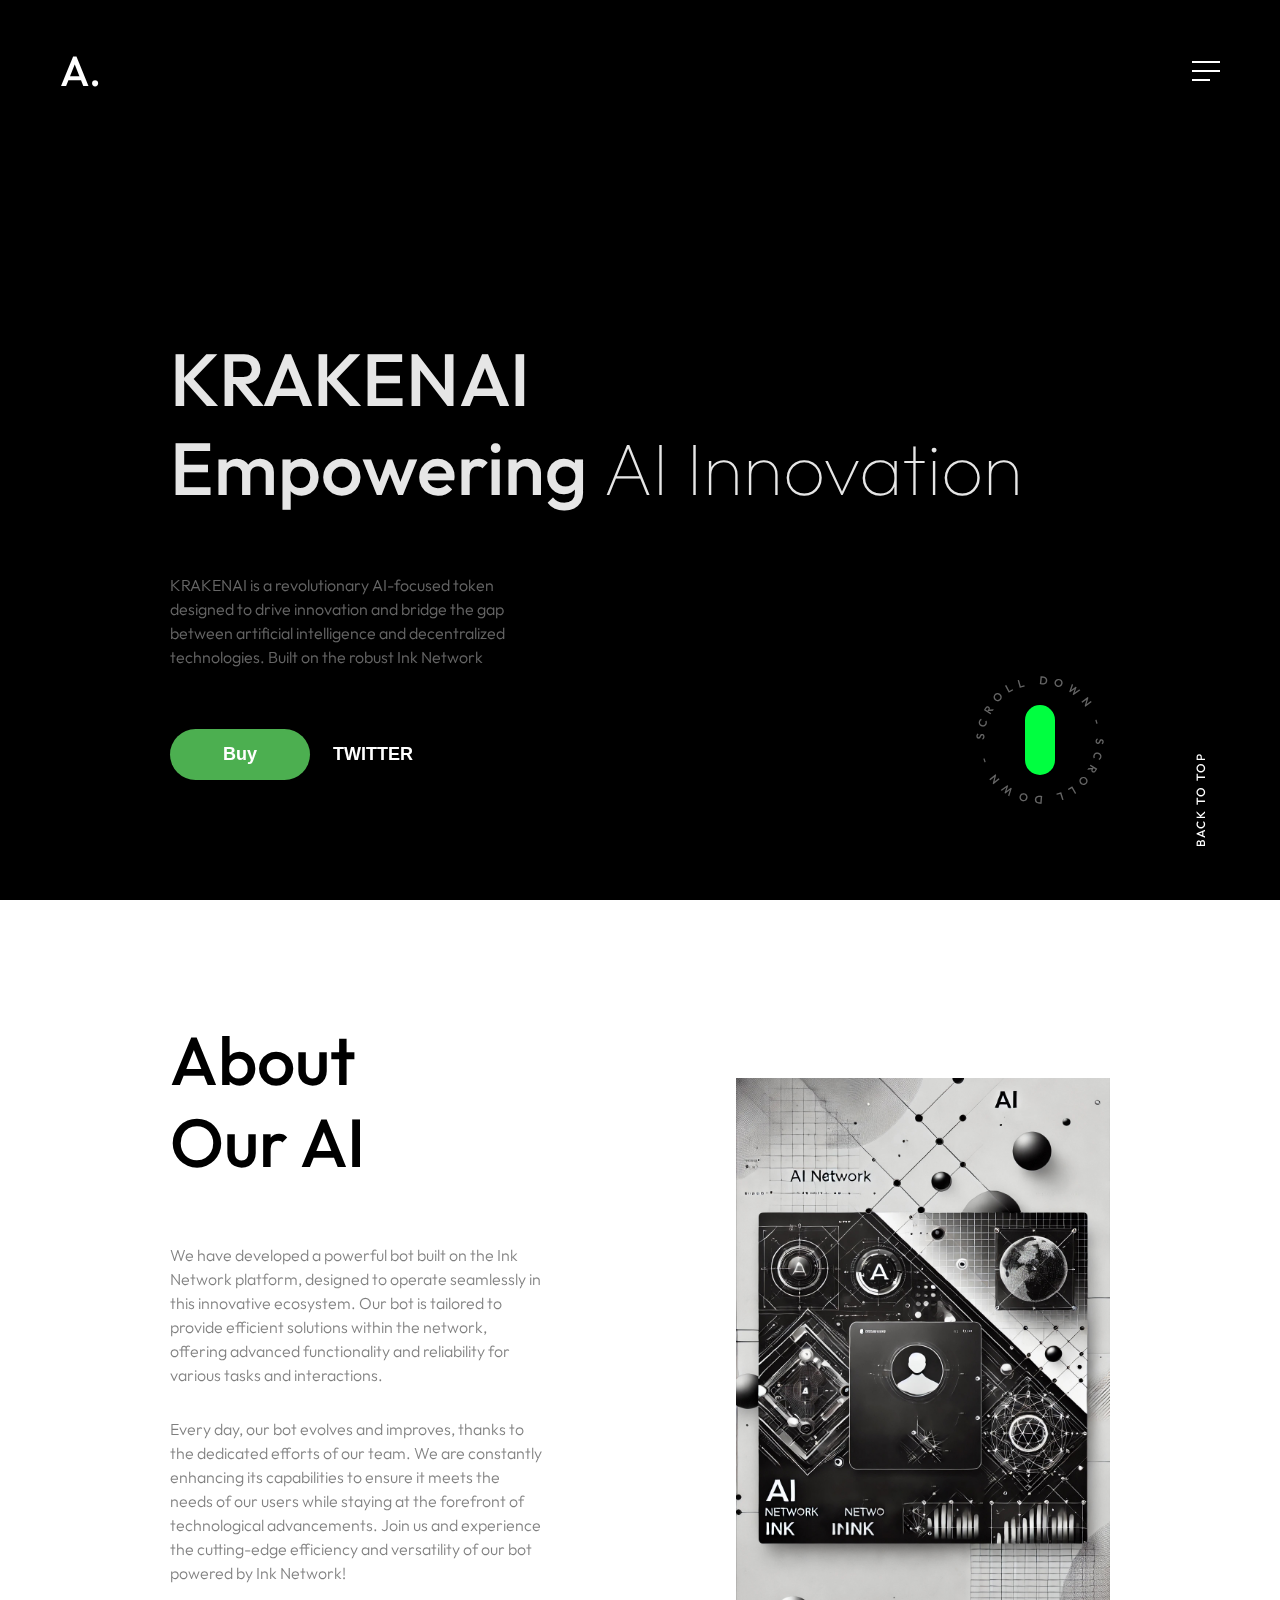
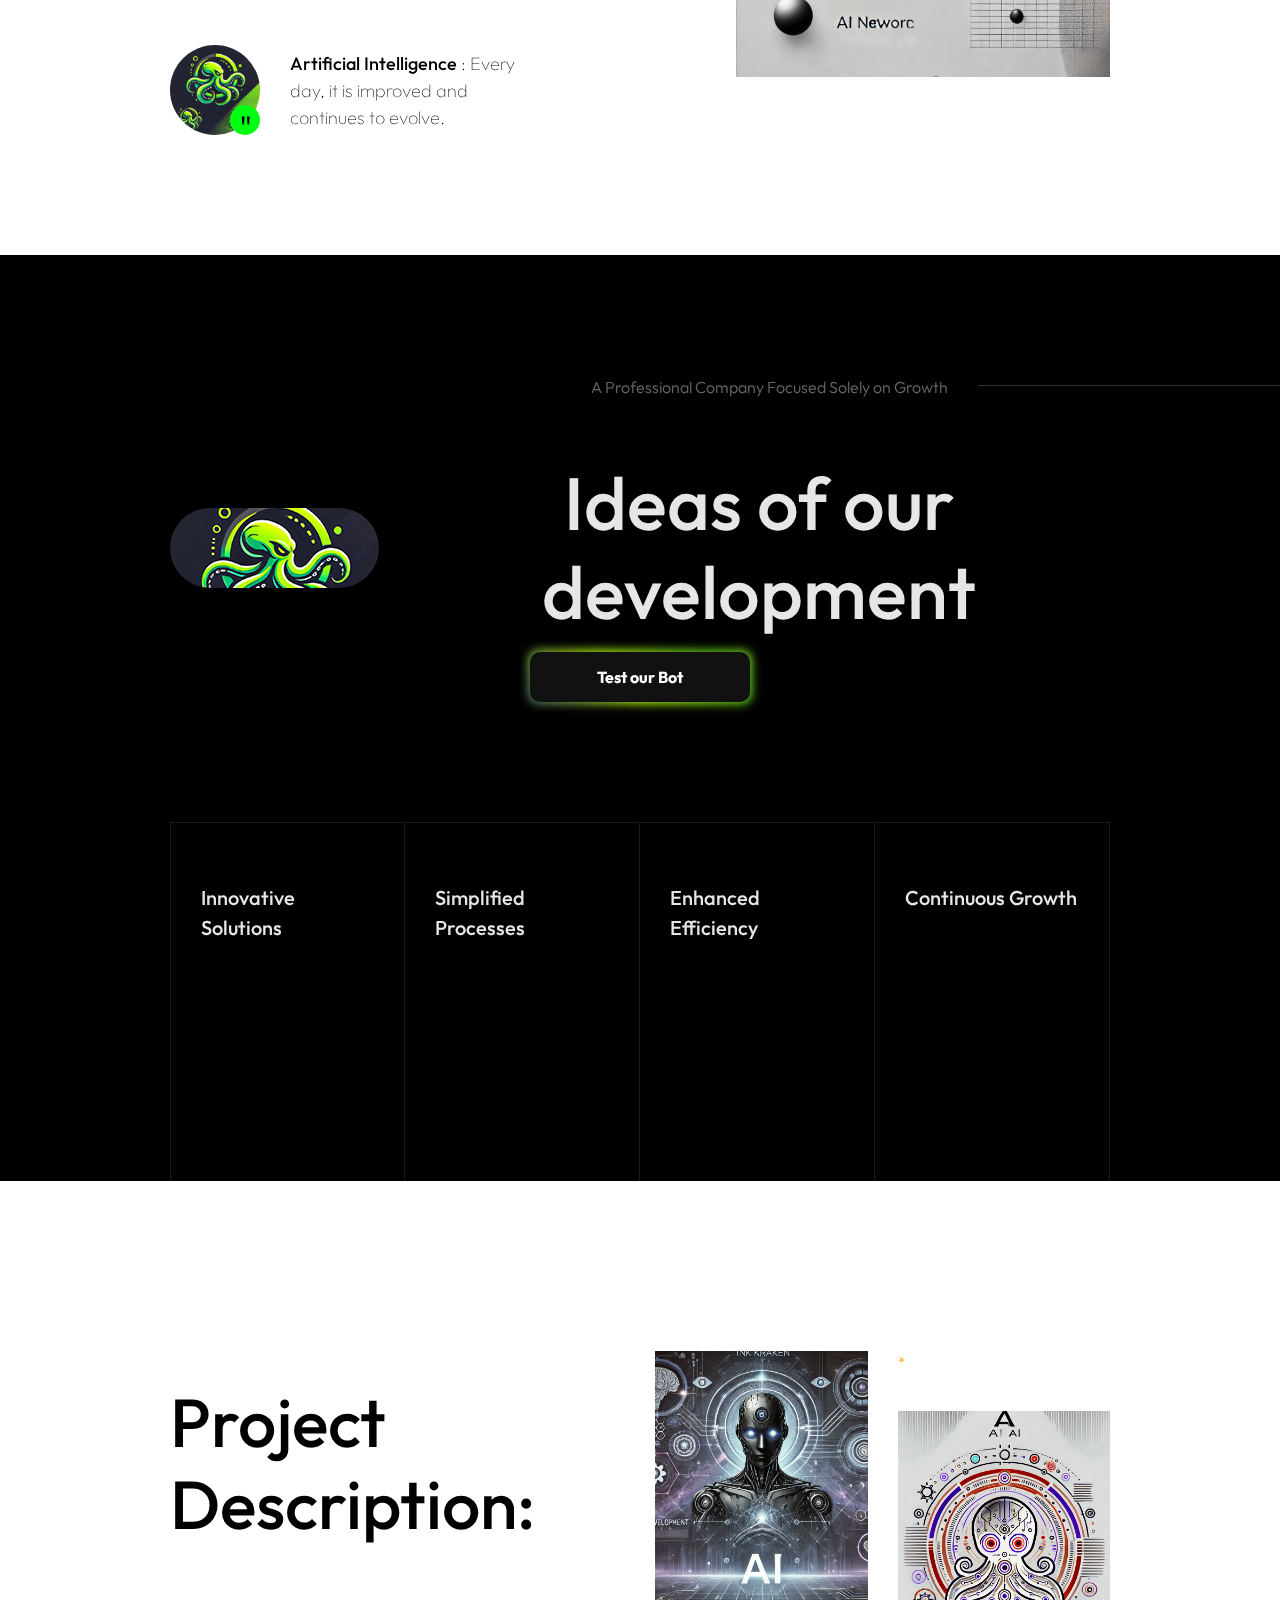
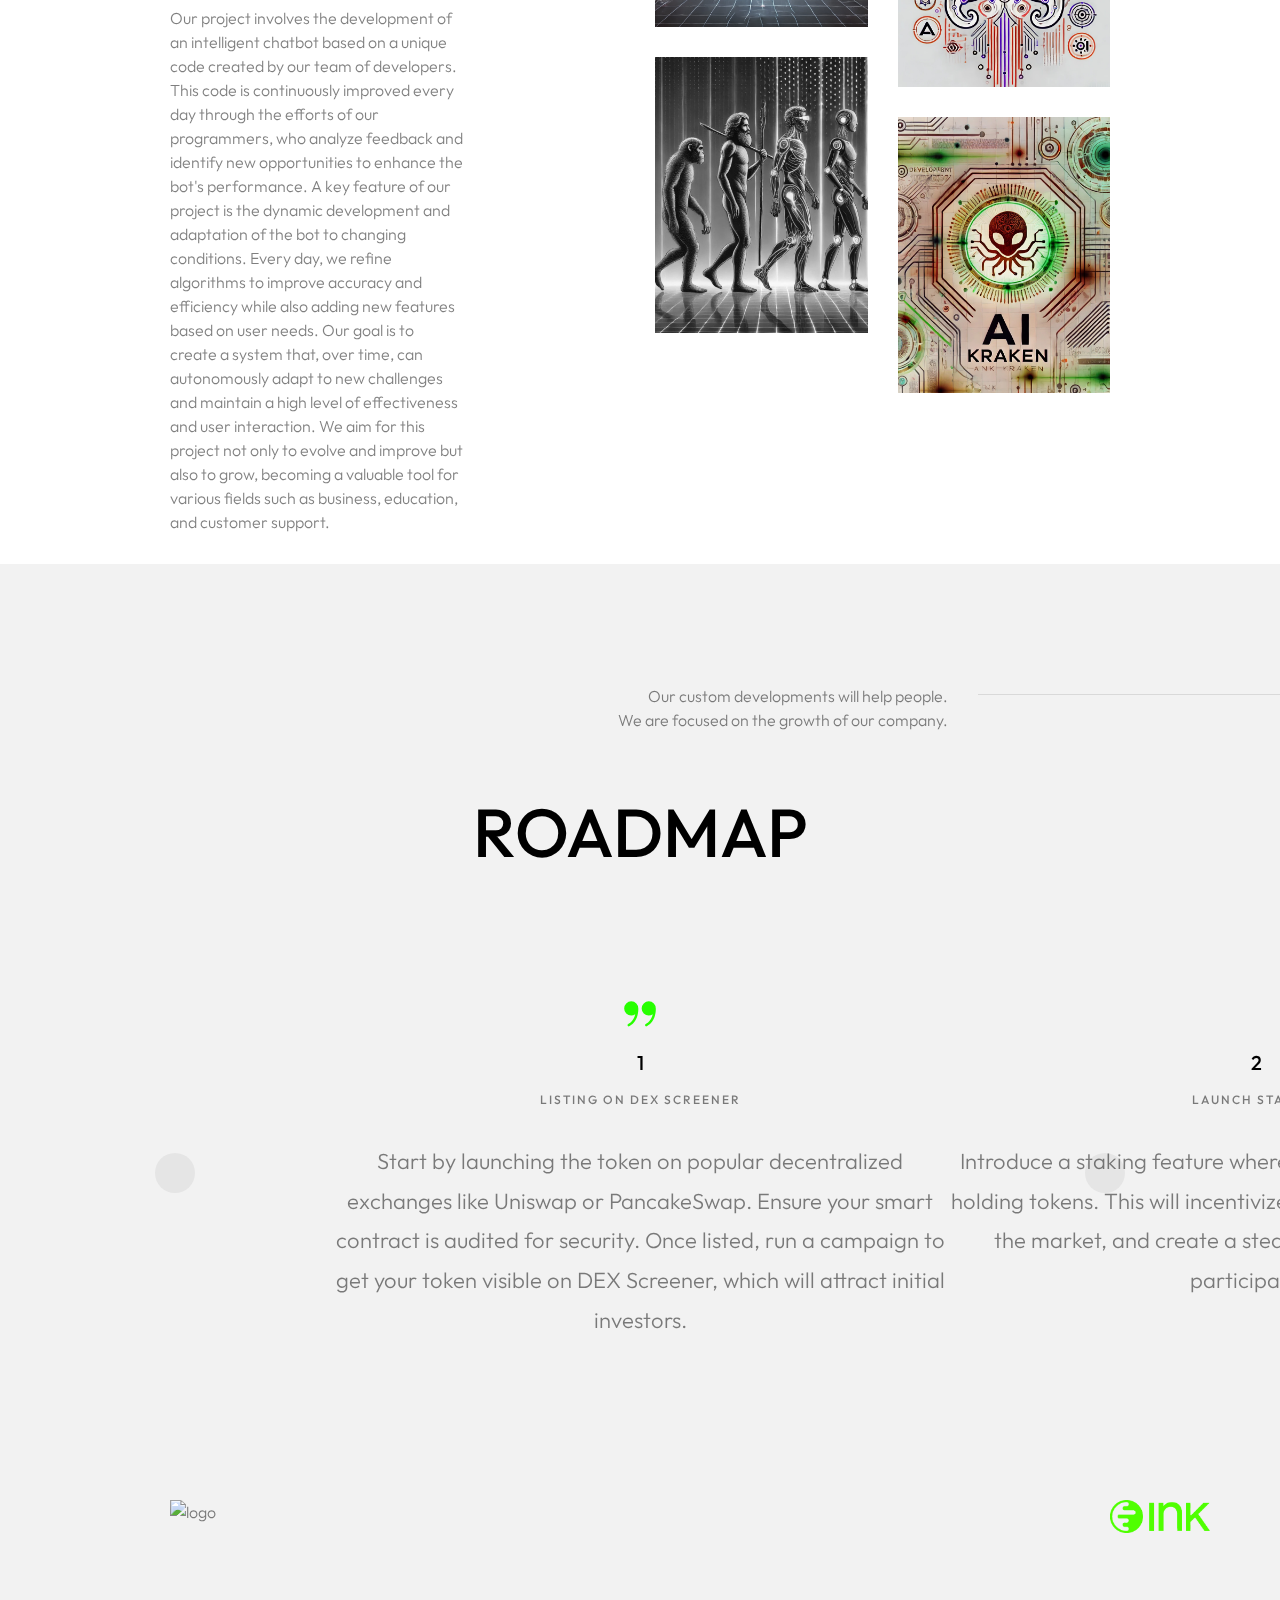
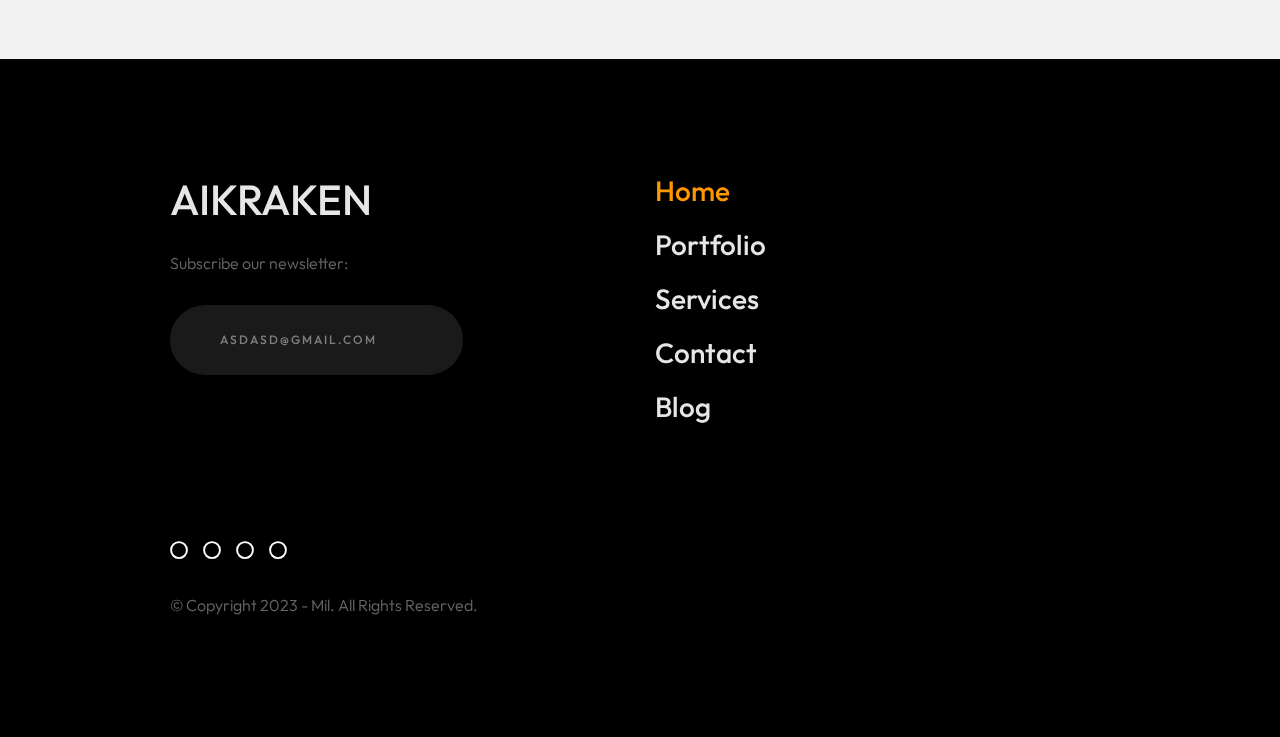
==== commit 48469e94: "Update krakenAI.html" ====
--- a/krakenAI.html
+++ b/krakenAI.html
@@ -67,9 +67,9 @@
         <div class="mil-menu-frame">
             <!-- frame clone -->
             <div class="mil-frame-top">
-                
+                <a href="home-1.html" class="mil-logo">Aikraken</a>
                 <div class="mil-menu-btn">
-                    <span>ai</span>
+                    <span></span>
                 </div>
             </div>
             <!-- frame clone end -->
@@ -160,7 +160,22 @@
                                         </div>
                                     </div>
                                     <div class="mil-divider mil-mb-60"></div>
-                                    
+                                    <div class="row justify-content-between">
+
+                                        <div class="col-lg-4 mil-mb-60">
+
+                                            <h6 class="mil-muted mil-mb-30">Canada</h6>
+
+                                            <p class="mil-light-soft mil-up">71 South Los Carneros Road, California <span class="mil-no-wrap">+51 174 705 812</span></p>
+
+                                        </div>
+                                        <div class="col-lg-4 mil-mb-60">
+
+                                            <h6 class="mil-muted mil-mb-30">Germany</h6>
+
+                                            <p class="mil-light-soft">Leehove 40, 2678 MC De Lier, Netherlands <span class="mil-no-wrap">+31 174 705 811</span></p>
+
+                                        </div>
                                     </div>
                                 </div>
                             </div>
@@ -258,10 +273,9 @@
                     <div class="container mil-p-120-30">
                         <div class="row justify-content-between align-items-center">
                             <div class="col-lg-6 col-xl-5">
-							<h2 class="mil-up mil-mb-60" style="translate: none; rotate: none; scale: none; transform: translate(0px, 0px); opacity: 1;"> <br>About our	ai</h2>
 
                                 <div class="mil-mb-90">
-                                 
+                                    <h2 class="mil-up mil-mb-60">About <br>Our AI <span class="mil-thin"></span></h2>
                                     <p class="mil-up mil-mb-30">We have developed a powerful bot built on the Ink Network platform, designed to operate seamlessly in this innovative ecosystem. Our bot is tailored to provide efficient solutions within the network, offering advanced functionality and reliability for various tasks and interactions.</p>
 
                                     <p class="mil-up mil-mb-60">Every day, our bot evolves and improves, thanks to the dedicated efforts of our team. We are constantly enhancing its capabilities to ensure it meets the needs of our users while staying at the forefront of technological advancements.
@@ -300,7 +314,6 @@
 
                 <!-- services -->
                 <section class="mil-dark-bg">
-				<p class="mil-light-soft mil-up">© Copyright 2023 - Mil. All Rights Reserved.</p>
                     <div class="mi-invert-fix">
                         <div class="mil-animation-frame">
                             <div class="mil-animation mil-position-1 mil-scale" data-value-1="2.4" data-value-2="1.4" style="top: 300px; right: -100px"></div>
@@ -379,7 +392,7 @@
                     <div class="container mil-p-120-30">
                         <div class="row justify-content-between align-items-center">
                             <div class="col-lg-5 col-xl-4">
-                                    <h2 class="mil-up mil-mb-60"><br>Project Description:</h2>
+                            <h2 class="mil-up mil-mb-60"><br>Project Description:</h2>
 Our project involves the development of an intelligent chatbot based on a unique code created by our team of developers. This code is continuously improved every day through the efforts of our programmers, who analyze feedback and identify new opportunities to enhance the bot's performance.
 
 A key feature of our project is the dynamic development and adaptation of the bot to changing conditions. Every day, we refine algorithms to improve accuracy and efficiency while also adding new features based on user needs.
@@ -577,8 +590,53 @@
                 <!-- footer -->
                 <footer class="mil-dark-bg">
                     <div class="mi-invert-fix">
-                        
-                          
+                        <div class="container mil-p-120-60">
+                            <div class="row justify-content-between">
+                                <div class="col-md-4 col-lg-4 mil-mb-60">
+
+                                    <div class="mil-muted mil-logo mil-up mil-mb-30">AIKRAKEN</div>
+
+                                    <p class="mil-light-soft mil-up mil-mb-30">Subscribe our newsletter:</p>
+
+                                    <form class="mil-subscribe-form mil-up">
+                                        <input type="text" placeholder="asdasd@gmail.com">
+                                        <button type="submit" class="mil-button mil-icon-button-sm mil-arrow-place"></button>
+                                    </form>
+
+                                </div>
+                                <div class="col-md-7 col-lg-6">
+                                    <div class="row justify-content-end">
+                                        <div class="col-md-6 col-lg-7">
+
+                                            <nav class="mil-footer-menu mil-mb-60">
+                                                <ul>
+                                                    <li class="mil-up mil-active">
+                                                        <a href="home-1.html">Home</a>
+                                                    </li>
+                                                    <li class="mil-up">
+                                                        <a href="portfolio-1.html">Portfolio</a>
+                                                    </li>
+                                                    <li class="mil-up">
+                                                        <a href="services.html">Services</a>
+                                                    </li>
+                                                    <li class="mil-up">
+                                                        <a href="contact.html">Contact</a>
+                                                    </li>
+                                                    <li class="mil-up">
+                                                        <a href="blog.html">Blog</a>
+                                                    </li>
+                                                </ul>
+                                            </nav>
+
+                                        </div>
+                                        <div class="col-md-6 col-lg-5">
+
+                                        
+
+                                        </div>
+                                    </div>
+                                </div>
+                            </div>
 
                             <div class="row justify-content-between flex-sm-row-reverse">
                                 <div class="col-md-7 col-lg-6">
@@ -589,9 +647,22 @@
 
                                     
 
+                                        </div>
+                                    </div>
+
+                                </div>
+                                <div class="col-md-4 col-lg-6 mil-mb-60">
+
+                                    <div class="mil-vert-between">
+                                        <div class="mil-mb-30">
+                                            <ul class="mil-social-icons mil-up">
+                                                <li><a href="#." target="_blank" class="social-icon"> <i class="far fa-circle"></i></a></li>
+                                                <li><a href="#." target="_blank" class="social-icon"> <i class="far fa-circle"></i></a></li>
+                                                <li><a href="#." target="_blank" class="social-icon"> <i class="far fa-circle"></i></a></li>
+                                                <li><a href="#." target="_blank" class="social-icon"> <i class="far fa-circle"></i></a></li>
                                             </ul>
                                         </div>
-                                        <
+                                        <p class="mil-light-soft mil-up">© Copyright 2023 - Mil. All Rights Reserved.</p>
                                     </div>
 
                                 </div>
@@ -599,7 +670,6 @@
                         </div>
                     </div>
                 </footer>
-				
                 <!-- footer end -->
 
                 <!-- hidden elements -->
--- a/css/style.css
+++ b/css/style.css
@@ -0,0 +1,4253 @@
+/* -------------------------------------------
+
+Name: 		Ruizarch
+Version:    1.0
+Developer:	Nazar Miller (millerDigitalDesign)
+Portfolio:  https://themeforest.net/user/millerdigitaldesign/portfolio?ref=MillerDigitalDesign
+
+p.s. I am available for Freelance hire (UI design, web development). email: miller.themes@gmail.com
+
+------------------------------------------- */
+/*--------------------------------------------
+
+1. common
+    - main
+    - typography
+    - link
+    - button
+    - form
+    - breadcrumbs
+    - backgrounds
+    - spaces
+2. components
+    - preloader
+    - cursor
+    - hidden elements
+    - scrollbar
+    - frame
+    - menu button
+    - menu 
+    - banner
+    - circle text
+    - lines
+    - dodecahedron
+    - about
+    - partners
+    - services
+    - team
+    - social icons
+    - revievs
+    - blog
+    - footer
+    - portfolio
+    - map
+    - accordion
+    - price
+    - 404
+    - images
+    - page transitions
+
+
+--------------------------------------------*/
+@import url("https://fonts.googleapis.com/css2?family=Outfit:wght@100;200;300;400;500;600;700;800;900&display=swap");
+@import url(https://cdnjs.cloudflare.com/ajax/libs/font-awesome/5.15.0/css/all.min.css);
+/* -------------------------------------------
+
+main
+
+------------------------------------------- */
+*,
+*:before,
+*:after {
+  -webkit-box-sizing: border-box;
+          box-sizing: border-box;
+  padding: 0;
+  margin: 0;
+}
+
+html,
+body {
+  padding: 0;
+  margin: 0;
+  font-family: "Outfit", sans-serif;
+  font-size: 16px;
+  font-weight: 300;
+  color: rgba(0, 0, 0, 0.5);
+  line-height: 150%;
+  -ms-scroll-chaining: none;
+      overscroll-behavior: none;
+}
+@media screen and (max-width: 768px) {
+  html,
+body {
+    font-size: 15px;
+  }
+}
+
+
+
+*::selection {
+  color: inherit;
+  background-color: transparent;
+}
+
+.mil-wrapper {
+  position: relative;
+  overflow: hidden;
+  max-width: 100%;
+}
+
+.container {
+  pointer-events: all;
+}
+
+.mil-relative {
+  position: relative;
+}
+
+.mil-o-hidden {
+  overflow: hidden;
+}
+
+.mil-flex {
+  display: -webkit-box;
+  display: -ms-flexbox;
+  display: flex;
+}
+
+.mil-vert-between {
+  display: -webkit-box;
+  display: -ms-flexbox;
+  display: flex;
+  -webkit-box-orient: vertical;
+  -webkit-box-direction: normal;
+      -ms-flex-direction: column;
+          flex-direction: column;
+  -webkit-box-pack: justify;
+      -ms-flex-pack: justify;
+          justify-content: space-between;
+  height: 100%;
+}
+
+@media screen and (max-width: 992px) {
+  .mil-mobile-hidden {
+    display: none;
+  }
+}
+
+section {
+  position: relative;
+  overflow: hidden;
+}
+
+/* -------------------------------------------
+
+typography
+
+------------------------------------------- */
+h1,
+.mil-h1,
+h2,
+.mil-h12,
+h3,
+.mil-h3,
+h4,
+.mil-h4,
+h5,
+.mil-h5,
+h6,
+.mil-h6 {
+  font-family: "Outfit", sans-serif;
+  color: rgb(0, 0, 0);
+  font-weight: 500;
+  line-height: 120%;
+}
+@media screen and (max-width: 768px) {
+  h1 br,
+.mil-h1 br,
+h2 br,
+.mil-h12 br,
+h3 br,
+.mil-h3 br,
+h4 br,
+.mil-h4 br,
+h5 br,
+.mil-h5 br,
+h6 br,
+.mil-h6 br {
+    display: none;
+  }
+}
+
+h1,
+.mil-h1 {
+  font-size: 86px;
+}
+@media screen and (max-width: 1400px) {
+  h1,
+.mil-h1 {
+    font-size: 74px;
+  }
+}
+@media screen and (max-width: 1200px) {
+  h1,
+.mil-h1 {
+    font-size: 72px;
+  }
+}
+@media screen and (max-width: 992px) {
+  h1,
+.mil-h1 {
+    font-size: 58px;
+  }
+}
+@media screen and (max-width: 768px) {
+  h1,
+.mil-h1 {
+    font-size: 34px;
+  }
+}
+
+h2,
+.mil-h2 {
+  font-size: 68px;
+  line-height: 120%;
+}
+@media screen and (max-width: 1200px) {
+  h2,
+.mil-h2 {
+    font-size: 56px;
+  }
+}
+@media screen and (max-width: 992px) {
+  h2,
+.mil-h2 {
+    font-size: 44px;
+  }
+}
+@media screen and (max-width: 768px) {
+  h2,
+.mil-h2 {
+    font-size: 36px;
+  }
+}
+
+h3,
+.mil-h3 {
+  font-size: 42px;
+}
+@media screen and (max-width: 1200px) {
+  h3,
+.mil-h3 {
+    font-size: 39px;
+  }
+}
+@media screen and (max-width: 992px) {
+  h3,
+.mil-h3 {
+    font-size: 36px;
+  }
+}
+@media screen and (max-width: 768px) {
+  h3,
+.mil-h3 {
+    font-size: 30px;
+  }
+}
+
+h4,
+.mil-h4 {
+  font-size: 28px;
+}
+@media screen and (max-width: 1200px) {
+  h4,
+.mil-h4 {
+    font-size: 26px;
+  }
+}
+@media screen and (max-width: 992px) {
+  h4,
+.mil-h4 {
+    font-size: 24px;
+  }
+}
+@media screen and (max-width: 768px) {
+  h4,
+.mil-h4 {
+    font-size: 22px;
+  }
+}
+
+h5,
+.mil-h5 {
+  font-size: 20px;
+  line-height: 150%;
+}
+@media screen and (max-width: 768px) {
+  h5,
+.mil-h5 {
+    font-size: 18px;
+  }
+}
+
+h6,
+.mil-h6 {
+  font-size: 18px;
+  line-height: 150%;
+}
+@media screen and (max-width: 1200px) {
+  h6,
+.mil-h6 {
+    font-size: 17px;
+  }
+}
+@media screen and (max-width: 992px) {
+  h6,
+.mil-h6 {
+    font-size: 16px;
+  }
+}
+@media screen and (max-width: 768px) {
+  h6,
+.mil-h6 {
+    font-size: 21px;
+  }
+}
+
+.mil-no-wrap {
+  white-space: nowrap;
+}
+
+blockquote {
+  padding: 60px;
+  background-color: rgba(0, 0, 0, 0.05);
+  font-size: 18px;
+  color: rgb(0, 0, 0);
+  font-style: italic;
+  border-left: solid 4px rgb(255, 152, 0);
+}
+@media screen and (max-width: 768px) {
+  blockquote {
+    padding: 30px;
+    font-size: 16px;
+  }
+}
+
+.mil-text-sm {
+  font-size: 15px;
+}
+
+.mil-text-lg {
+  font-size: 18px;
+  line-height: 170%;
+}
+
+.mil-text-xl {
+  font-size: 22px;
+  line-height: 180%;
+}
+@media screen and (max-width: 768px) {
+  .mil-text-xl {
+    font-size: 20px;
+  }
+}
+
+.mil-upper {
+  text-transform: uppercase;
+  font-size: 12px;
+  font-weight: 500;
+  letter-spacing: 2px;
+}
+
+.mil-bold {
+  font-weight: 500;
+}
+
+.mil-thin {
+  font-weight: 100;
+}
+
+a {
+  color: inherit;
+  text-decoration: none;
+}
+
+.mil-complex-title {
+  line-height: normal;
+}
+
+.mil-accent {
+  color: rgb(255, 152, 0);
+}
+
+.mil-light {
+  color: rgb(255, 255, 255) !important;
+}
+.mil-light a {
+  color: rgb(255, 255, 255) !important;
+}
+
+.mil-muted {
+  color: rgba(255, 255, 255, 0.9);
+}
+
+.mil-dark {
+  color: rgb(0, 0, 0);
+}
+
+.mil-light-soft {
+  color: rgba(255, 255, 255, 0.4);
+}
+
+.mil-dark-soft {
+  color: rgba(0, 0, 0, 0.5);
+}
+
+.mil-marker {
+  background-color: rgb(255, 152, 0);
+  padding: 0 5px;
+}
+
+.mil-center {
+  text-align: center;
+}
+
+.mil-left {
+  text-align: left;
+}
+
+.mil-right {
+  text-align: right;
+}
+
+@media screen and (max-width: 576px) {
+  .mil-sm-center {
+    text-align: center;
+  }
+}
+
+.mil-suptitle {
+  position: relative;
+  display: block;
+  margin-bottom: 60px;
+}
+.mil-suptitle:before {
+  content: "";
+  position: absolute;
+  right: calc(100% + 30px);
+  top: 10px;
+  width: 600px;
+  height: 1px;
+  background-color: rgb(255, 255, 255);
+  opacity: 0.2;
+}
+.mil-suptitle.mil-suptitle-right {
+  text-align: right;
+}
+.mil-suptitle.mil-suptitle-right:before {
+  left: calc(100% + 30px);
+}
+@media screen and (max-width: 768px) {
+  .mil-suptitle.mil-suptitle-right {
+    text-align: center;
+  }
+  .mil-suptitle.mil-suptitle-right:before {
+    display: none;
+  }
+}
+.mil-suptitle.mil-suptitle-dark:before {
+  background-color: rgb(0, 0, 0);
+  opacity: 0.1;
+}
+@media screen and (max-width: 768px) {
+  .mil-suptitle {
+    margin-bottom: 60px;
+  }
+}
+
+.mil-divider {
+  width: 100%;
+  height: 1px;
+  background-color: rgba(255, 255, 255, 0.1);
+}
+
+.mil-img-frame {
+  position: relative;
+  overflow: hidden;
+  width: 100%;
+  padding-bottom: 140%;
+}
+.mil-img-frame img {
+  position: absolute;
+  top: 0;
+  left: 0;
+  width: 100%;
+  height: 100%;
+  -o-object-fit: cover;
+     object-fit: cover;
+  -o-object-position: center;
+     object-position: center;
+}
+
+/* -------------------------------------------
+
+link
+
+------------------------------------------- */
+.mil-link {
+  cursor: pointer;
+  display: -webkit-inline-box;
+  display: -ms-inline-flexbox;
+  display: inline-flex;
+  -webkit-box-align: center;
+      -ms-flex-align: center;
+          align-items: center;
+  font-weight: 500;
+  text-transform: uppercase;
+  letter-spacing: 2px;
+  font-size: 12px;
+}
+.
+}
+.mil-link svg path {
+  fill: rgb(255, 255, 255);
+}
+.mil-link.mil-accent svg {
+  background-color: rgba(255, 255, 255, 0.1);
+  -webkit-transition: 0.4s cubic-bezier(0, 0, 0.3642, 1);
+  transition: 0.4s cubic-bezier(0, 0, 0.3642, 1);
+}
+.mil-link.mil-accent svg path {
+  fill: rgb(255, 152, 0);
+}
+.mil-link.mil-dark svg {
+  background-color: rgba(0, 0, 0, 0.1);
+  -webkit-transition: 0.4s cubic-bezier(0, 0, 0.3642, 1);
+  transition: 0.4s cubic-bezier(0, 0, 0.3642, 1);
+}
+.mil-link.mil-dark svg path {
+  fill: rgb(0, 0, 0);
+}
+.mil-link:hover svg {
+  -webkit-transform: scale(1.15);
+          transform: scale(1.15);
+}
+.mil-link.mil-down-arrow svg {
+  -webkit-transform: rotate(90deg);
+          transform: rotate(90deg);
+}
+.mil-link.mil-down-arrow:hover svg {
+  -webkit-transform: scale(1.15) rotate(90deg);
+          transform: scale(1.15) rotate(90deg);
+}
+.mil-link.mil-icon-left {
+  display: -webkit-box;
+  display: -ms-flexbox;
+  display: flex;
+  -webkit-box-orient: horizontal;
+  -webkit-box-direction: reverse;
+      -ms-flex-direction: row-reverse;
+          flex-direction: row-reverse;
+}
+.mil-link.mil-icon-left svg {
+  margin-left: 0;
+  margin-right: 15px;
+  -webkit-transform: rotate(180deg);
+          transform: rotate(180deg);
+}
+.mil-link.mil-icon-left:hover svg {
+  -webkit-transform: scale(1.15) rotate(180deg);
+          transform: scale(1.15) rotate(180deg);
+}
+
+/* -------------------------------------------
+
+button
+
+------------------------------------------- */
+.glow-on-hover {
+    width: 220px;
+    height: 50px;
+    border: none;
+    outline: none;
+    color: #fff;
+    background: #000000;
+    cursor: pointer;
+    position: relative;
+    z-index: 0;
+    border-radius: 10px;
+	display: flex; /* Додаємо flexbox */
+    justify-content: center; /* Горизонтальне вирівнювання тексту */
+    align-items: center; /* Вертикальне вирівнювання тексту */
+    font-size: 16px; /* Розмір тексту */
+    font-weight: bold; /* Жирність тексту */
+}
+
+.glow-on-hover:before {
+    content: '';
+    background: linear-gradient(45deg, #4c6769, #b5fe03, #58ce1b, #c9e425, #00ba72, #7effa2, #232431, #fffff6, #6cffff);
+    position: absolute;
+    top: -2px;
+    left: -2px;
+    background-size: 400%;
+    z-index: -1;
+    filter: blur(5px);
+    width: calc(100% + 4px);
+    height: calc(100% + 4px);
+    animation: glowing 20s linear infinite; /* Без hover */
+    opacity: 1; /* Встановлено на 1, щоб світилося постійно */
+    border-radius: 10px;
+}
+
+.glow-on-hover:active {
+    color: #000
+}
+
+.glow-on-hover:active:after {
+    background: transparent;
+}
+
+.glow-on-hover:after {
+    z-index: -1;
+    content: '';
+    position: absolute;
+    width: 100%;
+    height: 100%;
+    background: #111;
+    left: 0;
+    top: 0;
+    border-radius: 10px;
+}
+
+/* Анімація для блиску */
+@keyframes glowing {
+    0% { background-position: 0 0; }
+    50% { background-position: 400% 0; }
+    100% { background-position: 0 0; }
+}
+
+.buttonx {
+            background: none; /* Прибираємо фон */
+            color: #ffffff; /* Зелений колір тексту */
+            border: none; /* Прибираємо рамку */
+            font-size: 18px; /* Розмір тексту */
+            font-weight: bold; /* Жирний текст */
+            cursor: pointer; /* Курсор-рука при наведенні */
+            padding: 0; /* Прибираємо внутрішні відступи */
+            margin-left: 20px; /* Зсув кнопки вправо */
+            transition: color 0.3s ease; /* Анімація зміни кольору */
+        }
+
+        .buttonx:hover {
+            color: #45a049; /* Темніший зелений при наведенні */
+        }
+
+        .buttonx:active {
+            color: #3e8e41; /* Ще темніший зелений при кліку */
+        }
+
+.styled-button {
+	
+            background-color: #4CAF50; /* Зелений фон */
+            color: white; /* Білий текст */
+            padding: 15px 40px; /* Відступи для ширини та висоти */
+            font-size: 18px; /* Розмір тексту */
+            font-weight: bold; /* Жирний текст */
+            border: none; /* Прибрати рамку */
+            border-radius: 50px; /* Зробити кнопку круглішою */
+            width: 140px; /* Фіксована ширина для довгої кнопки */
+            text-align: center; /* Вирівнювання тексту по центру */
+            box-shadow: 0 4px 6px rgba(0, 0, 0, 0.1); /* Тінь */
+            cursor: pointer; /* Курсор-рука при наведенні */
+            transition: all 0.3s ease; /* Анімація змін */
+        }
+
+        .styled-button:hover {
+            background-color: #45a049; /* Темніший зелений при наведенні */
+            transform: scale(1.05); /* Легке збільшення */
+            box-shadow: 0 6px 8px rgba(0, 0, 0, 0.2); /* Сильніша тінь */
+        }
+
+        .styled-button:active {
+            background-color: #3e8e41; /* Ще темніший зелений при кліку */
+            box-shadow: 0 2px 4px rgba(0, 0, 0, 0.2); /* Тінь при кліку */
+            transform: scale(0.95); /* Легке зменшення */
+        }
+
+.mil-button {
+  cursor: pointer;
+  display: -webkit-inline-box;
+  display: -ms-inline-flexbox;
+  display: inline-flex;
+  -webkit-box-align: center;
+  -ms-flex-align: center;
+  align-items: center;
+  -webkit-box-pack: center;
+  -ms-flex-pack: center;
+  justify-content: center;
+  border: none;
+  letter-spacing: 2px;
+  font-size: 12px;
+  background-color: rgb(0 255 64);
+  color: rgb(0, 0, 0);
+  border-radius: 70px;
+  padding: 0 15px 0 50px;
+  height: 70px;
+  text-transform: uppercase;
+  font-weight: 500;
+  -webkit-transition: 0.4s cubic-bezier(0, 0, 0.3642, 1);
+  transition: 0.4s cubic-bezier(0, 0, 0.3642, 1);
+}
+.mil-button span {
+  white-space: nowrap;
+}
+.mil-button svg {
+  margin-left: 30px;
+  border-radius: 50%;
+  width: 40px;
+  height: 40px;
+  padding: 10px;
+  background-color: rgb(0, 0, 0);
+  -webkit-transition: 0.4s cubic-bezier(0, 0, 0.3642, 1);
+  transition: 0.4s cubic-bezier(0, 0, 0.3642, 1);
+}
+.mil-button svg path {
+  fill: rgb(9 255 0);
+}
+.mil-button.mil-icon-button {
+  padding: 15px;
+}
+.mil-button.mil-icon-button svg {
+  margin-left: 0;
+}
+.mil-button.mil-icon-button-sm {
+  padding: 0;
+  height: 40px;
+}
+.mil-button.mil-icon-button-sm svg {
+  margin-left: 0;
+  background-color: rgb(7, 217, 83);
+}
+.mil-button.mil-icon-button-sm svg path {
+  fill: rgb(0, 0, 0);
+}
+.mil-button:hover {
+  -webkit-transform: scale(1.015);
+          transform: scale(1.015);
+  -webkit-filter: brightness(110%);
+          filter: brightness(110%);
+}
+.mil-button:hover svg {
+  -webkit-transform: scale(1.15);
+          transform: scale(1.15);
+}
+.mil-button.mil-arrow-down svg {
+  -webkit-transform: rotate(90deg);
+          transform: rotate(90deg);
+}
+.mil-button.mil-arrow-down:hover {
+  -webkit-transform: scale(1.015);
+          transform: scale(1.015);
+  -webkit-filter: brightness(110%);
+          filter: brightness(110%);
+}
+.mil-button.mil-arrow-down:hover svg {
+  -webkit-transform: scale(1.15) rotate(90deg);
+          transform: scale(1.15) rotate(90deg);
+}
+@media screen and (max-width: 992px) {
+  .mil-button {
+    height: 60px;
+    padding: 0 10px 0 40px;
+  }
+  .mil-button svg {
+    margin-left: 25px;
+  }
+}
+
+/* -------------------------------------------
+
+form
+
+------------------------------------------- */
+input,
+textarea {
+  position: relative;
+  height: 70px;
+  padding: 0 30px;
+  width: 100%;
+  font-size: 12px;
+  text-transform: uppercase;
+  letter-spacing: 2px;
+  font-weight: 500;
+  font-family: "Outfit", sans-serif;
+  color: rgb(0, 0, 0);
+  border: none;
+  border-bottom: solid 1px rgba(0, 0, 0, 0.2);
+  margin-bottom: 30px;
+}
+input:focus,
+textarea:focus {
+  outline: inherit;
+}
+input::-webkit-input-placeholder, textarea::-webkit-input-placeholder {
+  font-size: 12px;
+  text-transform: uppercase;
+  letter-spacing: 2px;
+  font-weight: 500;
+  color: rgba(0, 0, 0, 0.5);
+}
+input::-moz-placeholder, textarea::-moz-placeholder {
+  font-size: 12px;
+  text-transform: uppercase;
+  letter-spacing: 2px;
+  font-weight: 500;
+  color: rgba(0, 0, 0, 0.5);
+}
+input:-ms-input-placeholder, textarea:-ms-input-placeholder {
+  font-size: 12px;
+  text-transform: uppercase;
+  letter-spacing: 2px;
+  font-weight: 500;
+  color: rgba(0, 0, 0, 0.5);
+}
+input::-ms-input-placeholder, textarea::-ms-input-placeholder {
+  font-size: 12px;
+  text-transform: uppercase;
+  letter-spacing: 2px;
+  font-weight: 500;
+  color: rgba(0, 0, 0, 0.5);
+}
+input::placeholder,
+textarea::placeholder {
+  font-size: 12px;
+  text-transform: uppercase;
+  letter-spacing: 2px;
+  font-weight: 500;
+  color: rgba(0, 0, 0, 0.5);
+}
+
+textarea {
+  padding: 15px 30px;
+  height: 300px;
+}
+
+/* -------------------------------------------
+
+breadcrumbs
+
+------------------------------------------- */
+.mil-breadcrumbs {
+  display: -webkit-inline-box;
+  display: -ms-inline-flexbox;
+  display: inline-flex;
+  -webkit-box-align: center;
+      -ms-flex-align: center;
+          align-items: center;
+  position: relative;
+}
+.mil-breadcrumbs:before {
+  content: "";
+  position: absolute;
+  right: calc(100% + 30px);
+  top: 10px;
+  width: 100vw;
+  height: 1px;
+  background-color: rgba(0, 0, 0, 0.1);
+}
+.mil-breadcrumbs li {
+  list-style-type: none;
+}
+.mil-breadcrumbs li:after {
+  content: "/";
+  margin: 0 15px;
+  color: rgb(0, 0, 0);
+}
+.mil-breadcrumbs li a {
+  color: rgb(0, 0, 0);
+  text-transform: uppercase;
+  letter-spacing: 2px;
+  font-weight: 500;
+  font-size: 12px;
+  white-space: nowrap;
+  -webkit-transition: 0.2s cubic-bezier(0, 0, 0.3642, 1);
+  transition: 0.2s cubic-bezier(0, 0, 0.3642, 1);
+}
+.mil-breadcrumbs li a:hover {
+  color: rgb(255, 152, 0);
+}
+.mil-breadcrumbs li:last-child {
+  margin-right: 0;
+  cursor: not-allowed;
+}
+.mil-breadcrumbs li:last-child a {
+  opacity: 0.4;
+  pointer-events: none;
+}
+.mil-breadcrumbs li:last-child:after {
+  display: none;
+}
+.mil-breadcrumbs.mil-light:before {
+  background-color: rgba(255, 255, 255, 0.1);
+}
+.mil-breadcrumbs.mil-light li:after {
+  color: rgba(255, 255, 255, 0.9);
+}
+.mil-breadcrumbs.mil-light li a:hover {
+  color: rgb(255, 152, 0) !important;
+}
+.mil-breadcrumbs.mil-center {
+  -webkit-box-pack: center;
+      -ms-flex-pack: center;
+          justify-content: center;
+}
+
+/* -------------------------------------------
+
+backgrounds
+
+------------------------------------------- */
+.mil-dark-bg {
+  position: relative;
+}
+.mil-dark-bg:before {
+  content: "";
+  width: 100%;
+  height: 100%;
+  position: absolute;
+  pointer-events: none;
+  z-index: 2;
+  -webkit-backdrop-filter: invert(100%);
+          backdrop-filter: invert(100%);
+}
+.mil-dark-bg .mi-invert-fix {
+  height: 100%;
+  position: relative;
+  pointer-events: none;
+  z-index: 3;
+}
+.mil-dark-bg .mi-invert-fix .container {
+  pointer-events: all;
+}
+
+.mil-soft-bg {
+  background-color: rgb(242, 242, 242);
+}
+
+/* -------------------------------------------
+
+spaces
+
+------------------------------------------- */
+.mil-mr-30 {
+  margin-right: 30px;
+}
+
+.mil-mb-5 {
+  margin-bottom: 5px;
+}
+
+.mil-mb-10 {
+  margin-bottom: 10px;
+}
+
+.mil-mb-15 {
+  margin-bottom: 15px;
+}
+
+.mil-mb-20 {
+  margin-bottom: 15px;
+}
+
+.mil-mb-30 {
+  margin-bottom: 30px;
+}
+
+.mil-mb-60 {
+  margin-bottom: 60px;
+}
+
+.mil-mb-90 {
+  margin-bottom: 90px;
+}
+
+.mil-mb-120 {
+  margin-bottom: 120px;
+}
+@media screen and (max-width: 992px) {
+  .mil-mb-120 {
+    margin-bottom: 90px;
+  }
+}
+
+.mil-mt-suptitle-offset {
+  margin-top: 70px;
+}
+@media screen and (max-width: 992px) {
+  .mil-mt-suptitle-offset {
+    margin-top: 30px;
+  }
+}
+
+.mil-p-120-120 {
+  padding-top: 120px;
+  padding-bottom: 120px;
+}
+@media screen and (max-width: 992px) {
+  .mil-p-120-120 {
+    padding-top: 90px;
+    padding-bottom: 90px;
+  }
+}
+
+.mil-p-120-90 {
+  padding-top: 120px;
+  padding-bottom: 90px;
+}
+@media screen and (max-width: 992px) {
+  .mil-p-120-90 {
+    padding-top: 90px;
+    padding-bottom: 60px;
+  }
+}
+
+.mil-p-0-120 {
+  padding-bottom: 120px;
+}
+@media screen and (max-width: 992px) {
+  .mil-p-0-120 {
+    padding-bottom: 90px;
+  }
+}
+
+.mil-p-120-0 {
+  padding-top: 120px;
+}
+@media screen and (max-width: 992px) {
+  .mil-p-120-0 {
+    padding-top: 90px;
+  }
+}
+
+.mil-p-120-60 {
+  padding-top: 120px;
+  padding-bottom: 60px;
+}
+@media screen and (max-width: 992px) {
+  .mil-p-120-60 {
+    padding-top: 90px;
+    padding-bottom: 30px;
+  }
+}
+
+.mil-p-90-90 {
+  padding-top: 90px;
+  padding-bottom: 90px;
+}
+@media screen and (max-width: 992px) {
+  .mil-p-90-90 {
+    padding-top: 60px;
+    padding-bottom: 60px;
+  }
+}
+
+.mil-p-90-120 {
+  padding-top: 90px;
+  padding-bottom: 120px;
+}
+@media screen and (max-width: 992px) {
+  .mil-p-90-120 {
+    padding-top: 60px;
+    padding-bottom: 90px;
+  }
+}
+
+.mil-p-0-90 {
+  padding-bottom: 90px;
+}
+@media screen and (max-width: 992px) {
+  .mil-p-0-90 {
+    padding-bottom: 60px;
+  }
+}
+
+.mil-p-0-30 {
+  padding-bottom: 30px;
+}
+@media screen and (max-width: 992px) {
+  .mil-p-0-30 {
+    padding-bottom: 0;
+  }
+}
+
+.mil-p-120-30 {
+  padding-top: 120px;
+  padding-bottom: 30px;
+}
+@media screen and (max-width: 992px) {
+  .mil-p-120-30 {
+    padding-top: 90px;
+    padding-bottom: 0;
+  }
+}
+
+.mil-adaptive-right {
+  width: 100%;
+  display: -webkit-box;
+  display: -ms-flexbox;
+  display: flex;
+  -webkit-box-pack: end;
+      -ms-flex-pack: end;
+          justify-content: flex-end;
+}
+@media screen and (max-width: 992px) {
+  .mil-adaptive-right {
+    -webkit-box-pack: start;
+        -ms-flex-pack: start;
+            justify-content: flex-start;
+  }
+}
+
+.mil-btn-space {
+  margin-right: 30px;
+}
+@media screen and (max-width: 500px) {
+  .mil-btn-space {
+    margin-right: 50px;
+    margin-bottom: 30px;
+  }
+}
+
+/* -------------------------------------------
+
+preloader
+
+------------------------------------------- */
+.mil-preloader {
+  position: fixed;
+  z-index: 9;
+  top: 0;
+  left: 0;
+  width: 100%;
+  height: 100vh;
+  background-color: rgb(0, 0, 0);
+}
+.mil-preloader .mil-preloader-animation {
+  opacity: 0;
+  position: relative;
+  height: 100vh;
+  color: rgb(255, 255, 255);
+}
+.mil-preloader .mil-preloader-animation .mil-pos-abs {
+  position: absolute;
+  height: 100vh;
+  width: 100%;
+  display: -webkit-box;
+  display: -ms-flexbox;
+  display: flex;
+  -webkit-box-pack: center;
+      -ms-flex-pack: center;
+          justify-content: center;
+  -webkit-box-align: center;
+      -ms-flex-align: center;
+          align-items: center;
+}
+.mil-preloader .mil-preloader-animation .mil-pos-abs p {
+  opacity: 0;
+  margin-right: 15px;
+}
+@media screen and (max-width: 992px) {
+  .mil-preloader .mil-preloader-animation .mil-pos-abs {
+    -webkit-box-orient: vertical;
+    -webkit-box-direction: normal;
+        -ms-flex-direction: column;
+            flex-direction: column;
+  }
+  .mil-preloader .mil-preloader-animation .mil-pos-abs p {
+    margin-right: 0;
+    margin-bottom: 10px;
+  }
+}
+.mil-preloader .mil-preloader-animation .mil-pos-abs .mil-reveal-frame {
+  position: relative;
+  padding: 0 30px;
+}
+.mil-preloader .mil-preloader-animation .mil-pos-abs .mil-reveal-frame .mil-reveal-box {
+  z-index: 4;
+  position: absolute;
+  opacity: 0;
+  height: 100%;
+  background-color: rgb(0 255 123);
+}
+.mil-preloader.mil-hidden {
+  pointer-events: none;
+}
+
+/* -------------------------------------------
+
+cursor
+
+------------------------------------------- */
+.mil-ball {
+  width: 20px;
+  height: 20px;
+  position: fixed;
+  z-index: 10;
+  background-color: rgb(0, 0, 0);
+  border-radius: 50%;
+  pointer-events: none;
+  display: -webkit-box;
+  display: -ms-flexbox;
+  display: flex;
+  -webkit-box-pack: center;
+      -ms-flex-pack: center;
+          justify-content: center;
+  -webkit-box-align: center;
+      -ms-flex-align: center;
+          align-items: center;
+  opacity: 0.1;
+}
+.mil-ball .mil-icon-1 {
+  position: absolute;
+  width: 40px;
+  height: 40px;
+  -webkit-transform: scale(0);
+          transform: scale(0);
+}
+.mil-ball .mil-icon-1 svg {
+  fill: rgba(255, 255, 255, 0.9);
+}
+.mil-ball .mil-more-text, .mil-ball .mil-choose-text {
+  position: absolute;
+  width: 100%;
+  text-align: center;
+  display: block;
+  color: rgba(255, 255, 255, 0.9);
+  font-size: 12px;
+  font-weight: 500;
+  letter-spacing: 2px;
+  text-transform: uppercase;
+  -webkit-transform: scale(0);
+          transform: scale(0);
+}
+.mil-ball.mil-accent .mil-icon-1 svg {
+  fill: rgb(0, 0, 0);
+}
+.mil-ball.mil-accent .mil-more-text, .mil-ball.mil-accent .mil-choose-text {
+  color: rgb(0, 0, 0);
+}
+@media screen and (max-width: 1200px) {
+  .mil-ball {
+    display: none;
+  }
+}
+
+/* -------------------------------------------
+
+hidden elements
+
+------------------------------------------- */
+.mil-hidden-elements .mil-dodecahedron, .mil-hidden-elements .mil-lines, .mil-hidden-elements .mil-arrow {
+  display: none;
+}
+
+/* -------------------------------------------
+
+scrollbar
+
+------------------------------------------- */
+::-webkit-scrollbar {
+  display: none;
+}
+
+.mil-progress-track {
+  position: fixed;
+  z-index: 10;
+  top: 0;
+  right: 0;
+  width: 4px;
+  height: 100%;
+  background-color: rgb(0, 0, 0);
+}
+.mil-progress-track .mil-progress {
+  width: 4px;
+  height: 0;
+  background-color: rgb(213 213 213);
+}
+@media screen and (max-width: 992px) {
+  .mil-progress-track {
+    display: none;
+  }
+}
+
+/* -------------------------------------------
+
+frame
+
+------------------------------------------- */
+.mil-logo {
+  font-size: 42px;
+  font-weight: 500;
+  line-height: 100%;
+}
+@media screen and (max-width: 992px) {
+  .mil-logo {
+    font-size: 36px;
+  }
+}
+.site-name {
+            position: absolute; /* Розташування у верхньому лівому куті */
+            top: 20px; /* Відступ від верхнього краю */
+            left: 20px; /* Відступ від лівого краю */
+            font-size: 24px; /* Розмір тексту */
+            font-weight: bold; /* Жирний текст */
+            color: white; /* Білий колір тексту */
+            font-family: Arial, sans-serif; /* Шрифт */
+        }
+.mil-frame {
+  padding: 50px 60px 60px 60px;
+  position: fixed;
+  z-index: 2;
+  pointer-events: none;
+  display: -webkit-box;
+  display: -ms-flexbox;
+  display: flex;
+  -webkit-box-orient: vertical;
+  -webkit-box-direction: normal;
+      -ms-flex-direction: column;
+          flex-direction: column;
+  -webkit-box-pack: justify;
+      -ms-flex-pack: justify;
+          justify-content: space-between;
+  width: 100%;
+  height: 100%;
+}
+@media screen and (max-width: 1200px) {
+  .mil-frame {
+    padding: 30px;
+  }
+}
+@media screen and (max-width: 1200px) {
+  .mil-frame {
+    padding: 0;
+    z-index: 999;
+    height: 90px;
+  }
+}
+@media screen and (max-width: 1200px) {
+  .mil-frame .mil-frame-top {
+    height: 90px;
+    background-color: rgba(0, 0, 0, 0.95);
+    border-bottom: solid 1px rgba(255, 255, 255, 0.1);
+    padding: 0 30px;
+    -webkit-backdrop-filter: blur(8px);
+            backdrop-filter: blur(8px);
+  }
+  .mil-frame .mil-frame-top .mil-logo {
+    color: rgb(255, 255, 255);
+  }
+  .mil-frame .mil-frame-top .mil-menu-btn span, .mil-frame .mil-frame-top .mil-menu-btn span:after, .mil-frame .mil-frame-top .mil-menu-btn span:before {
+    background: rgb(255, 255, 255);
+  }
+}
+.mil-frame .mil-frame-bottom {
+  width: 100%;
+  display: -webkit-box;
+  display: -ms-flexbox;
+  display: flex;
+  -webkit-box-pack: justify;
+      -ms-flex-pack: justify;
+          justify-content: space-between;
+  -webkit-box-align: end;
+      -ms-flex-align: end;
+          align-items: flex-end;
+}
+@media screen and (max-width: 1200px) {
+  .mil-frame .mil-frame-bottom {
+    display: none;
+  }
+}
+.mil-frame .mil-frame-bottom .mil-current-page {
+  pointer-events: none;
+  font-weight: 500;
+  text-transform: uppercase;
+  letter-spacing: 2px;
+  font-size: 12px;
+  width: 300px;
+  color: rgb(0, 0, 0);
+  -webkit-transform: rotate(-90deg) translateX(138px) translateY(-138px);
+          transform: rotate(-90deg) translateX(138px) translateY(-138px);
+}
+.mil-frame .mil-frame-bottom .mil-back-to-top {
+  width: 300px;
+  -webkit-transform: rotate(-90deg) translateX(130px) translateY(130px);
+          transform: rotate(-90deg) translateX(130px) translateY(130px);
+  pointer-events: all;
+}
+
+.mil-frame-top {
+  display: -webkit-box;
+  display: -ms-flexbox;
+  display: flex;
+  -webkit-box-pack: justify;
+      -ms-flex-pack: justify;
+          justify-content: space-between;
+  -webkit-box-align: center;
+      -ms-flex-align: center;
+          align-items: center;
+}
+.mil-frame-top .mil-logo {
+  pointer-events: all;
+  color: rgb(0, 0, 0);
+}
+
+/* -------------------------------------------
+
+menu button
+
+------------------------------------------- */
+.mil-menu-btn {
+  pointer-events: all;
+  height: 28px;
+  cursor: pointer;
+  display: -webkit-box;
+  display: -ms-flexbox;
+  display: flex;
+  -webkit-box-pack: center;
+      -ms-flex-pack: center;
+          justify-content: center;
+  -webkit-box-align: center;
+      -ms-flex-align: center;
+          align-items: center;
+  -webkit-transition: 0.4s cubic-bezier(0, 0, 0.3642, 1);
+  transition: 0.4s cubic-bezier(0, 0, 0.3642, 1);
+}
+@media screen and (max-width: 992px) {
+  .mil-menu-btn {
+    -webkit-transform: scale(0.85);
+            transform: scale(0.85);
+  }
+}
+.mil-menu-btn span, .mil-menu-btn span:after, .mil-menu-btn span:before {
+  content: "";
+  display: block;
+  width: 28px;
+  height: 2.5px;
+  background: rgb(0, 0, 0);
+  -webkit-backface-visibility: hidden;
+          backface-visibility: hidden;
+  -webkit-transition: inherit;
+  transition: inherit;
+}
+.mil-menu-btn span {
+  position: relative;
+}
+.mil-menu-btn span:after, .mil-menu-btn span:before {
+  position: absolute;
+}
+.mil-menu-btn span:before {
+  top: -9px;
+}
+.mil-menu-btn span:after {
+  width: 18px;
+  top: 9px;
+}
+.mil-menu-btn.mil-active span {
+  -webkit-transform: rotate(45deg);
+          transform: rotate(45deg);
+}
+.mil-menu-btn.mil-active span:before {
+  -webkit-transform: translate(0px, 9px) rotate(-90deg);
+          transform: translate(0px, 9px) rotate(-90deg);
+}
+.mil-menu-btn.mil-active span:after {
+  opacity: 0;
+  width: 24px;
+  -webkit-transform: translate(0px, -9px) rotate(-90deg);
+          transform: translate(0px, -9px) rotate(-90deg);
+}
+
+/* -------------------------------------------
+
+menu
+
+------------------------------------------- */
+.mil-menu-frame {
+  position: fixed;
+  z-index: 9;
+  width: 100%;
+  height: 100vh;
+  background-color: rgb(0, 0, 0);
+  opacity: 0;
+  pointer-events: none;
+  -webkit-transition: 0.4s cubic-bezier(0, 0, 0.3642, 1);
+  transition: 0.4s cubic-bezier(0, 0, 0.3642, 1);
+}
+.mil-menu-frame .container {
+  pointer-events: none;
+}
+.mil-menu-frame .mil-frame-top {
+  position: absolute;
+  top: 0;
+  left: 0;
+  width: 100%;
+  padding: 50px 60px;
+}
+@media screen and (max-width: 1200px) {
+  .mil-menu-frame .mil-frame-top {
+    display: none;
+  }
+}
+.mil-menu-frame .mil-frame-top .mil-logo {
+  color: rgb(255, 255, 255);
+}
+.mil-menu-frame .mil-frame-top .mil-menu-btn span, .mil-menu-frame .mil-frame-top .mil-menu-btn span:after, .mil-menu-frame .mil-frame-top .mil-menu-btn span:before {
+  background-color: rgb(255, 255, 255);
+}
+.mil-menu-frame .mil-main-menu {
+  -webkit-transform: translateX(-30px);
+          transform: translateX(-30px);
+  opacity: 0;
+  -webkit-transition: 0.4s cubic-bezier(0, 0, 0.3642, 1);
+  transition: 0.4s cubic-bezier(0, 0, 0.3642, 1);
+}
+@media screen and (max-width: 1200px) {
+  .mil-menu-frame .mil-main-menu {
+    -webkit-transform: translateY(30px);
+            transform: translateY(30px);
+  }
+}
+.mil-menu-frame .mil-menu-right-frame {
+  padding-left: 60px;
+  position: relative;
+  height: 100vh;
+  display: -webkit-box;
+  display: -ms-flexbox;
+  display: flex;
+  -webkit-box-align: end;
+      -ms-flex-align: end;
+          align-items: flex-end;
+  border-left: solid 1px rgba(255, 255, 255, 0.1);
+  opacity: 0;
+  -webkit-transform: translateY(30px);
+          transform: translateY(30px);
+  -webkit-transition: 0.4s cubic-bezier(0, 0, 0.3642, 1);
+  transition: 0.4s cubic-bezier(0, 0, 0.3642, 1);
+}
+.mil-menu-frame .mil-menu-right-frame .mil-menu-right {
+  padding-bottom: 60px;
+}
+.mil-menu-frame .mil-menu-right-frame .mil-animation-in {
+  position: absolute;
+  top: -320px;
+  right: 0;
+  opacity: 0;
+  -webkit-transform: translateY(-60px);
+          transform: translateY(-60px);
+  -webkit-transition: 0.4s cubic-bezier(0, 0, 0.3642, 1);
+  transition: 0.4s cubic-bezier(0, 0, 0.3642, 1);
+}
+@media screen and (max-width: 1200px) {
+  .mil-menu-frame .mil-menu-right-frame {
+    display: none;
+  }
+}
+@media screen and (max-height: 800px) {
+  .mil-menu-frame .mil-menu-right-frame {
+    display: none;
+  }
+}
+.mil-menu-frame.mil-active {
+  opacity: 1;
+  pointer-events: all;
+}
+.mil-menu-frame.mil-active .container {
+  pointer-events: all;
+}
+.mil-menu-frame.mil-active .mil-main-menu {
+  -webkit-transform: translateX(0);
+          transform: translateX(0);
+  -webkit-transform: translateY(0);
+          transform: translateY(0);
+  opacity: 1;
+  -webkit-transition-delay: 0.4s;
+          transition-delay: 0.4s;
+}
+.mil-menu-frame.mil-active .mil-menu-right-frame {
+  opacity: 1;
+  -webkit-transform: translateY(0);
+          transform: translateY(0);
+  -webkit-transition-delay: 0.6s;
+          transition-delay: 0.6s;
+}
+.mil-menu-frame.mil-active .mil-menu-right-frame .mil-animation-in {
+  opacity: 1;
+  -webkit-transform: translateY(0);
+          transform: translateY(0);
+  -webkit-transition-delay: 0.8s;
+          transition-delay: 0.8s;
+}
+
+.mil-menu-list li {
+  list-style-type: none;
+  margin-bottom: 15px;
+}
+.mil-menu-list li:last-child {
+  margin-bottom: 0;
+}
+.mil-menu-list li a {
+  display: block;
+  -webkit-transition: 0.2s cubic-bezier(0, 0, 0.3642, 1);
+  transition: 0.2s cubic-bezier(0, 0, 0.3642, 1);
+}
+.mil-menu-list li a:hover {
+  -webkit-transform: translateX(5px);
+          transform: translateX(5px);
+  color: rgb(255, 255, 255);
+}
+.mil-menu-list.mil-hori-list {
+  display: -webkit-box;
+  display: -ms-flexbox;
+  display: flex;
+}
+.mil-menu-list.mil-hori-list li {
+  margin-bottom: 0;
+  margin-right: 30px;
+}
+.mil-menu-list.mil-dark li a {
+  color: rgb(0, 0, 0);
+}
+
+.mil-main-menu {
+  height: 100vh;
+  display: -webkit-box;
+  display: -ms-flexbox;
+  display: flex;
+  -webkit-box-align: center;
+      -ms-flex-align: center;
+          align-items: center;
+}
+.mil-main-menu ul {
+  padding: 0;
+  margin: 0;
+}
+.mil-main-menu ul li {
+  margin-bottom: 40px;
+}
+.mil-main-menu ul li:last-child {
+  margin-bottom: 0;
+}
+.mil-main-menu ul li a {
+  position: relative;
+  display: -webkit-box;
+  display: -ms-flexbox;
+  display: flex;
+  -webkit-box-align: center;
+      -ms-flex-align: center;
+          align-items: center;
+  font-weight: 500;
+  color: rgba(255, 255, 255, 0.8);
+  font-size: 34px;
+  -webkit-transition: 0.4s cubic-bezier(0, 0, 0.3642, 1);
+  transition: 0.4s cubic-bezier(0, 0, 0.3642, 1);
+}
+@media screen and (max-width: 992px) {
+  .mil-main-menu ul li a {
+    font-size: 26px;
+  }
+}
+.mil-main-menu ul li a:before {
+  content: "";
+  position: absolute;
+  left: 0;
+  width: 10px;
+  height: 10px;
+  border-radius: 50%;
+  background-color: rgba(255, 255, 255, 0.4);
+  -webkit-transform: scale(0);
+          transform: scale(0);
+  -webkit-transition: 0.4s cubic-bezier(0, 0, 0.3642, 1);
+  transition: 0.4s cubic-bezier(0, 0, 0.3642, 1);
+}
+.mil-main-menu ul li a:hover {
+  color: rgb(255, 255, 255);
+}
+.mil-main-menu ul li a.mil-active {
+  padding-left: 25px;
+}
+.mil-main-menu ul li a.mil-active:before {
+  -webkit-transform: scale(1);
+          transform: scale(1);
+  background-color: rgb(255, 152, 0);
+}
+.mil-main-menu ul li.mil-active > a {
+  color: rgb(35 147 0);
+}
+.mil-main-menu ul li.mil-active > a:hover {
+  color: rgb(255, 152, 0) !important;
+  -webkit-filter: brightness(110%);
+          filter: brightness(110%);
+}
+.mil-main-menu ul li.mil-has-children > a:hover {
+  color: rgb(255, 255, 255);
+  padding-left: 25px;
+}
+.mil-main-menu ul li.mil-has-children > a:hover:before {
+  -webkit-transform: scale(1);
+          transform: scale(1);
+}
+.mil-main-menu ul li.mil-has-children ul {
+  padding-left: 25px;
+  overflow: hidden;
+  max-height: 0;
+  -webkit-transition: 0.6s cubic-bezier(0, 0, 0.3642, 1);
+  transition: 0.6s cubic-bezier(0, 0, 0.3642, 1);
+}
+.mil-main-menu ul li.mil-has-children ul li {
+  margin-bottom: 5px;
+}
+.mil-main-menu ul li.mil-has-children ul li:first-child {
+  margin-top: 40px;
+}
+.mil-main-menu ul li.mil-has-children ul li a {
+  display: block;
+  font-size: 12px;
+  color: rgba(255, 255, 255, 0.4);
+  letter-spacing: 2px;
+  font-weight: 500;
+  text-transform: uppercase;
+}
+.mil-main-menu ul li.mil-has-children ul li a:before {
+  display: none;
+}
+.mil-main-menu ul li.mil-has-children ul li a:hover {
+  color: rgba(255, 255, 255, 0.8);
+  -webkit-transform: translateX(5px);
+          transform: translateX(5px);
+}
+.mil-main-menu ul li.mil-has-children ul.mil-active {
+  max-height: 200px;
+}
+@media screen and (max-width: 1200px) {
+  .mil-main-menu {
+    -webkit-box-pack: center;
+        -ms-flex-pack: center;
+            justify-content: center;
+  }
+  .mil-main-menu ul {
+    display: -webkit-box;
+    display: -ms-flexbox;
+    display: flex;
+    -webkit-box-orient: vertical;
+    -webkit-box-direction: normal;
+        -ms-flex-direction: column;
+            flex-direction: column;
+    -webkit-box-align: center;
+        -ms-flex-align: center;
+            align-items: center;
+  }
+  .mil-main-menu ul li {
+    margin-bottom: 30px;
+  }
+  .mil-main-menu ul li a {
+    -webkit-box-pack: center;
+        -ms-flex-pack: center;
+            justify-content: center;
+  }
+  .mil-main-menu ul li a:before {
+    display: none;
+  }
+  .mil-main-menu ul li a.mil-active {
+    padding-left: 0 !important;
+  }
+  .mil-main-menu ul li.mil-has-children ul {
+    padding-left: 0;
+  }
+  .mil-main-menu ul li.mil-has-children ul li:first-child {
+    margin-top: 30px;
+  }
+}
+
+/* -------------------------------------------
+
+banner
+
+------------------------------------------- */
+.mil-banner {
+  height: 100vh;
+}
+.mil-banner .container {
+  height: 100%;
+  display: -webkit-box;
+  display: -ms-flexbox;
+  display: flex;
+  -webkit-box-align: end;
+      -ms-flex-align: end;
+          align-items: flex-end;
+}
+.mil-banner .mil-banner-content {
+  width: 100%;
+  padding-bottom: 120px;
+  position: relative;
+}
+@media screen and (max-width: 992px) {
+  .mil-banner .mil-banner-content {
+    padding-bottom: 90px;
+  }
+}
+.mil-banner .mil-lines-place {
+  position: absolute;
+  left: 0;
+  bottom: calc(100% + 120px);
+}
+
+.mil-inner-banner .mil-banner-content {
+  padding: 150px 0 0 0;
+}
+@media screen and (max-width: 1200px) {
+  .mil-inner-banner .mil-banner-content {
+    padding: 180px 0 0 0;
+  }
+}
+
+.mil-banner-personal {
+  height: 100vh;
+  background-color: rgba(0, 0, 0, 0.1);
+}
+.mil-banner-personal .mil-banner-content {
+  position: relative;
+  padding-top: 90px;
+}
+@media screen and (max-width: 992px) {
+  .mil-banner-personal .mil-banner-content {
+    padding-top: 180px;
+  }
+}
+.mil-banner-personal .mil-banner-content .mil-personal-text {
+  margin-bottom: 300px;
+}
+@media screen and (max-width: 992px) {
+  .mil-banner-personal .mil-banner-content .mil-personal-text {
+    margin-bottom: 80px;
+    text-align: center;
+  }
+}
+.mil-banner-personal .mil-banner-content .mil-banner-panel {
+  display: -webkit-box;
+  display: -ms-flexbox;
+  display: flex;
+  -webkit-box-align: center;
+      -ms-flex-align: center;
+          align-items: center;
+  -webkit-box-pack: justify;
+      -ms-flex-pack: justify;
+          justify-content: space-between;
+  padding: 0 60px 0 90px;
+  background-color: rgb(255, 255, 255);
+  height: 180px;
+  position: absolute;
+  top: calc(100vh - 180px);
+  left: 0;
+  width: 100%;
+}
+@media screen and (max-width: 992px) {
+  .mil-banner-personal .mil-banner-content .mil-banner-panel {
+    -webkit-box-orient: vertical;
+    -webkit-box-direction: normal;
+        -ms-flex-direction: column;
+            flex-direction: column;
+    height: auto;
+    padding: 60px 30px;
+  }
+  .mil-banner-personal .mil-banner-content .mil-banner-panel h5 {
+    margin-bottom: 60px;
+    text-align: center;
+    width: 80%;
+  }
+}
+.mil-banner-personal .mil-banner-content .mil-banner-panel .mil-right {
+  display: -webkit-box;
+  display: -ms-flexbox;
+  display: flex;
+}
+.mil-banner-personal .mil-banner-content .mil-banner-panel .mil-right .mil-social-frame {
+  display: -webkit-box;
+  display: -ms-flexbox;
+  display: flex;
+  -webkit-box-pack: center;
+      -ms-flex-pack: center;
+          justify-content: center;
+  -webkit-box-align: center;
+      -ms-flex-align: center;
+          align-items: center;
+  margin-right: 30px;
+  padding: 0 50px;
+  background-color: rgba(0, 0, 0, 0.1);
+  height: 70px;
+  border-radius: 70px;
+  -webkit-transition: 0.4s cubic-bezier(0, 0, 0.3642, 1);
+  transition: 0.4s cubic-bezier(0, 0, 0.3642, 1);
+}
+.mil-banner-personal .mil-banner-content .mil-banner-panel .mil-right .mil-social-frame:hover {
+  -webkit-transform: scale(1.015);
+          transform: scale(1.015);
+}
+@media screen and (max-width: 992px) {
+  .mil-banner-personal .mil-banner-content .mil-banner-panel .mil-right {
+    -webkit-box-orient: vertical;
+    -webkit-box-direction: normal;
+        -ms-flex-direction: column;
+            flex-direction: column;
+  }
+  .mil-banner-personal .mil-banner-content .mil-banner-panel .mil-right .mil-social-frame {
+    margin-right: 0;
+    margin-bottom: 30px;
+    height: 60px;
+  }
+}
+.mil-banner-personal .mil-banner-content .mil-banner-panel .mil-button {
+  margin: 0 !important;
+}
+@media screen and (max-width: 992px) {
+  .mil-banner-personal .mil-banner-content .mil-banner-panel {
+    bottom: 0;
+    top: auto;
+  }
+}
+@media screen and (max-width: 768px) {
+  .mil-banner-personal .mil-banner-content .mil-banner-panel {
+    position: static;
+    margin-bottom: 90px;
+  }
+}
+@media screen and (max-width: 992px) {
+  .mil-banner-personal {
+    height: auto;
+  }
+}
+
+.mil-portrait-frame {
+  position: relative;
+}
+.mil-portrait-frame img {
+  position: relative;
+  bottom: 0;
+  width: 100%;
+  height: 100%;
+  -o-object-fit: contain;
+     object-fit: contain;
+}
+.mil-portrait-frame .mil-nimbus {
+  background: radial-gradient(50% 50% at 50% 50%, rgb(255, 152, 0) 0%, rgba(250, 168, 69, 0) 100%);
+  width: 100%;
+  padding-bottom: 100%;
+  position: absolute;
+  opacity: 0.6;
+}
+@media screen and (max-width: 768px) {
+  .mil-portrait-frame {
+    height: 400px;
+  }
+  .mil-portrait-frame img {
+    -o-object-fit: cover;
+       object-fit: cover;
+    -o-object-position: top;
+       object-position: top;
+  }
+}
+
+/* -------------------------------------------
+
+circle text
+
+------------------------------------------- */
+.mil-circle-text {
+  position: absolute;
+  right: 0;
+  bottom: 90px;
+  display: -webkit-box;
+  display: -ms-flexbox;
+  display: flex;
+  -webkit-box-pack: center;
+      -ms-flex-pack: center;
+          justify-content: center;
+  -webkit-box-align: center;
+      -ms-flex-align: center;
+          align-items: center;
+  width: 140px;
+  height: 140px;
+}
+.mil-circle-text .mil-ct-svg {
+  -webkit-transform: scale(2);
+          transform: scale(2);
+  width: 140px;
+  height: 140px;
+}
+.mil-circle-text .mil-ct-svg text {
+  fill: rgba(255, 255, 255, 0.4);
+  text-transform: uppercase;
+  font-size: 12px;
+  font-weight: 500;
+  -webkit-transition: 0.4s cubic-bezier(0, 0, 0.3642, 1);
+  transition: 0.4s cubic-bezier(0, 0, 0.3642, 1);
+}
+.mil-circle-text .mil-button {
+  position: absolute;
+}
+.mil-circle-text:hover svg text {
+  fill: rgb(255, 255, 255);
+}
+@media screen and (max-width: 992px) {
+  .mil-circle-text {
+    display: none;
+  }
+}
+
+/* -------------------------------------------
+
+lines
+
+------------------------------------------- */
+@-webkit-keyframes move {
+  from {
+    -webkit-transform: translateY(-75px);
+            transform: translateY(-75px);
+  }
+  50% {
+    -webkit-transform: translateY(75px);
+            transform: translateY(75px);
+  }
+  to {
+    -webkit-transform: translateY(-75px);
+            transform: translateY(-75px);
+  }
+}
+@keyframes move {
+  from {
+    -webkit-transform: translateY(-75px);
+            transform: translateY(-75px);
+  }
+  50% {
+    -webkit-transform: translateY(75px);
+            transform: translateY(75px);
+  }
+  to {
+    -webkit-transform: translateY(-75px);
+            transform: translateY(-75px);
+  }
+}
+.mil-lines-place .mil-lines {
+  opacity: 0.05;
+  pointer-events: none;
+}
+@media screen and (max-width: 992px) {
+  .mil-lines-place .mil-lines {
+    display: none;
+  }
+}
+.mil-lines-place .mil-lines path, .mil-lines-place .mil-lines rect, .mil-lines-place .mil-lines line {
+  stroke: rgb(0, 0, 0);
+}
+.mil-lines-place .mil-lines .mil-move {
+  -webkit-animation: move 10s linear infinite;
+          animation: move 10s linear infinite;
+}
+.mil-lines-place.mil-light .mil-lines {
+  opacity: 0.2;
+}
+.mil-lines-place.mil-light .mil-lines path, .mil-lines-place.mil-light .mil-lines rect, .mil-lines-place.mil-light .mil-lines line {
+  stroke: rgb(255, 255, 255);
+}
+
+/* -------------------------------------------
+
+dodecahedron
+
+------------------------------------------- */
+.mil-animation-frame {
+  width: 100%;
+  height: 100vh;
+  position: absolute;
+  top: 0;
+  -webkit-animation: jump 10s linear infinite;
+          animation: jump 10s linear infinite;
+  pointer-events: none;
+}
+
+.mil-animation {
+  position: absolute;
+  display: inline-block;
+  width: 300px;
+  height: 300px;
+  opacity: 0.2;
+  pointer-events: none;
+}
+
+.mil-position-1 {
+  top: 100px;
+  right: 100px;
+}
+.mil-position-1 .mil-pentagon div {
+  border-top: 0.1px solid rgb(255, 255, 255);
+}
+
+.mil-position-2 {
+  top: -60px;
+  left: 15%;
+}
+.mil-position-2 .mil-pentagon div {
+  border-top: 1px solid rgb(255, 255, 255);
+}
+.mil-position-2 .mil-dodecahedron {
+  -webkit-animation-delay: 0.5s;
+          animation-delay: 0.5s;
+}
+@media screen and (max-width: 1400px) {
+  .mil-position-2 {
+    display: none;
+  }
+}
+
+.mil-position-3 {
+  bottom: -100px;
+  right: 35%;
+}
+.mil-position-3 .mil-pentagon div {
+  border-top: 1px solid rgb(255, 255, 255);
+}
+.mil-position-3 .mil-dodecahedron {
+  -webkit-animation-delay: 1s;
+          animation-delay: 1s;
+}
+@media screen and (max-width: 1400px) {
+  .mil-position-3 {
+    display: none;
+  }
+}
+
+.mil-position-4 {
+  top: -60px;
+  right: 20%;
+}
+.mil-position-4 .mil-pentagon div {
+  border-top: 0.1px solid rgb(255, 255, 255);
+}
+.mil-position-4 .mil-dodecahedron {
+  -webkit-animation-delay: 0.5s;
+          animation-delay: 0.5s;
+}
+@media screen and (max-width: 1400px) {
+  .mil-position-4 {
+    display: none;
+  }
+}
+.mil-position-4.mil-dark .mil-pentagon div {
+  border-top: 0.1px solid rgb(0, 0, 0);
+}
+
+.mil-dodecahedron {
+  position: relative;
+  left: 100px;
+  top: 40px;
+  width: 100px;
+  height: 223px;
+  -webkit-transform-style: preserve-3d;
+          transform-style: preserve-3d;
+  -webkit-animation: rotate 100s infinite linear;
+          animation: rotate 100s infinite linear;
+}
+@-webkit-keyframes rotate {
+  from {
+    -webkit-transform: rotateX(0deg) rotateY(360deg) rotateZ(360deg);
+            transform: rotateX(0deg) rotateY(360deg) rotateZ(360deg);
+  }
+  to {
+    -webkit-transform: rotateX(360deg) rotateY(0deg) rotateZ(-360deg);
+            transform: rotateX(360deg) rotateY(0deg) rotateZ(-360deg);
+  }
+}
+@keyframes rotate {
+  from {
+    -webkit-transform: rotateX(0deg) rotateY(360deg) rotateZ(360deg);
+            transform: rotateX(0deg) rotateY(360deg) rotateZ(360deg);
+  }
+  to {
+    -webkit-transform: rotateX(360deg) rotateY(0deg) rotateZ(-360deg);
+            transform: rotateX(360deg) rotateY(0deg) rotateZ(-360deg);
+  }
+}
+
+.mil-pentagon {
+  position: absolute;
+  width: 100px;
+}
+.mil-pentagon:nth-child(1) {
+  -webkit-transform: rotateY(0.2turn) translateZ(69px) rotateX(26.5deg);
+          transform: rotateY(0.2turn) translateZ(69px) rotateX(26.5deg);
+}
+.mil-pentagon:nth-child(6) {
+  bottom: 0;
+  -webkit-transform: rotateY(0.2turn) translateZ(-69px) rotateX(206.5deg);
+          transform: rotateY(0.2turn) translateZ(-69px) rotateX(206.5deg);
+}
+.mil-pentagon:nth-child(2) {
+  -webkit-transform: rotateY(0.4turn) translateZ(69px) rotateX(26.5deg);
+          transform: rotateY(0.4turn) translateZ(69px) rotateX(26.5deg);
+}
+.mil-pentagon:nth-child(7) {
+  bottom: 0;
+  -webkit-transform: rotateY(0.4turn) translateZ(-69px) rotateX(206.5deg);
+          transform: rotateY(0.4turn) translateZ(-69px) rotateX(206.5deg);
+}
+.mil-pentagon:nth-child(3) {
+  -webkit-transform: rotateY(0.6turn) translateZ(69px) rotateX(26.5deg);
+          transform: rotateY(0.6turn) translateZ(69px) rotateX(26.5deg);
+}
+.mil-pentagon:nth-child(8) {
+  bottom: 0;
+  -webkit-transform: rotateY(0.6turn) translateZ(-69px) rotateX(206.5deg);
+          transform: rotateY(0.6turn) translateZ(-69px) rotateX(206.5deg);
+}
+.mil-pentagon:nth-child(4) {
+  -webkit-transform: rotateY(0.8turn) translateZ(69px) rotateX(26.5deg);
+          transform: rotateY(0.8turn) translateZ(69px) rotateX(26.5deg);
+}
+.mil-pentagon:nth-child(9) {
+  bottom: 0;
+  -webkit-transform: rotateY(0.8turn) translateZ(-69px) rotateX(206.5deg);
+          transform: rotateY(0.8turn) translateZ(-69px) rotateX(206.5deg);
+}
+.mil-pentagon:nth-child(5) {
+  -webkit-transform: rotateY(1turn) translateZ(69px) rotateX(26.5deg);
+          transform: rotateY(1turn) translateZ(69px) rotateX(26.5deg);
+}
+.mil-pentagon:nth-child(10) {
+  bottom: 0;
+  -webkit-transform: rotateY(1turn) translateZ(-69px) rotateX(206.5deg);
+          transform: rotateY(1turn) translateZ(-69px) rotateX(206.5deg);
+}
+.mil-pentagon:nth-child(11) {
+  -webkit-transform: translateZ(69px) rotateX(-90deg);
+          transform: translateZ(69px) rotateX(-90deg);
+}
+.mil-pentagon:nth-child(12) {
+  bottom: 0;
+  -webkit-transform: translateZ(-69px) rotateX(90deg);
+          transform: translateZ(-69px) rotateX(90deg);
+}
+.mil-pentagon div {
+  position: absolute;
+  width: 100px;
+  height: 69px;
+  -webkit-transform-origin: bottom;
+          transform-origin: bottom;
+}
+.mil-pentagon div:nth-child(1) {
+  -webkit-transform: rotate(0.2turn);
+          transform: rotate(0.2turn);
+}
+.mil-pentagon div:nth-child(2) {
+  -webkit-transform: rotate(0.4turn);
+          transform: rotate(0.4turn);
+}
+.mil-pentagon div:nth-child(3) {
+  -webkit-transform: rotate(0.6turn);
+          transform: rotate(0.6turn);
+}
+.mil-pentagon div:nth-child(4) {
+  -webkit-transform: rotate(0.8turn);
+          transform: rotate(0.8turn);
+}
+.mil-pentagon div:nth-child(5) {
+  -webkit-transform: rotate(1turn);
+          transform: rotate(1turn);
+}
+
+@-webkit-keyframes jump {
+  0% {
+    -webkit-transform: translateY(-30px);
+            transform: translateY(-30px);
+  }
+  50% {
+    -webkit-transform: translateY(30px);
+            transform: translateY(30px);
+  }
+  100% {
+    -webkit-transform: translateY(-30px);
+            transform: translateY(-30px);
+  }
+}
+
+@keyframes jump {
+  0% {
+    -webkit-transform: translateY(-30px);
+            transform: translateY(-30px);
+  }
+  50% {
+    -webkit-transform: translateY(30px);
+            transform: translateY(30px);
+  }
+  100% {
+    -webkit-transform: translateY(-30px);
+            transform: translateY(-30px);
+  }
+}
+/* -------------------------------------------
+
+about
+
+------------------------------------------- */
+.mil-about-quote {
+  display: -webkit-box;
+  display: -ms-flexbox;
+  display: flex;
+  -webkit-box-pack: justify;
+      -ms-flex-pack: justify;
+          justify-content: space-between;
+  -webkit-box-align: center;
+      -ms-flex-align: center;
+          align-items: center;
+}
+.mil-about-quote .mil-avatar {
+  width: 90px;
+  height: 90px;
+  border-radius: 50%;
+  position: relative;
+}
+.mil-about-quote .mil-avatar:after {
+  content: ' " ';
+  color: rgb(0, 0, 0);
+  width: 30px;
+  height: 30px;
+  border-radius: 50%;
+  background-color: rgb(0 255 17);
+  position: absolute;
+  bottom: 0;
+  right: 0;
+  display: -webkit-box;
+  display: -ms-flexbox;
+  display: flex;
+  padding-top: 12px;
+  -webkit-box-pack: center;
+  -ms-flex-pack: center;
+  justify-content: center;
+  font-size: 36px;
+}
+.mil-about-quote .mil-avatar img {
+  border-radius: 50%;
+  width: 100%;
+  height: 100%;
+  -o-object-fit: cover;
+     object-fit: cover;
+  -o-object-position: top;
+     object-position: top;
+}
+.mil-about-quote .mil-quote {
+  padding-left: 30px;
+  width: calc(100% - 90px);
+}
+@media screen and (max-width: 992px) {
+  .mil-about-quote .mil-avatar {
+    width: 70px;
+    height: 70px;
+  }
+  .mil-about-quote .mil-avatar:after {
+    padding-top: 7px;
+    width: 25px;
+    height: 25px;
+    font-size: 24px;
+  }
+  .mil-about-quote .mil-quote {
+    font-size: 16px;
+    padding-left: 30px;
+    width: calc(100% - 70px);
+  }
+}
+
+.mil-about-photo {
+  position: relative;
+}
+.mil-about-photo .mil-lines-place {
+  position: absolute;
+  top: -120px;
+  left: -27%;
+}
+
+/* -------------------------------------------
+
+partners
+
+------------------------------------------- */
+.mil-infinite-show .swiper-wrapper {
+  -webkit-transition-timing-function: linear;
+          transition-timing-function: linear;
+}
+
+.mil-partner-frame {
+  display: block;
+}
+.mil-partner-frame img {
+  width: 100%;
+}
+
+/* -------------------------------------------
+
+services
+
+------------------------------------------- */
+.mil-complex-text {
+  display: -webkit-box;
+  display: -ms-flexbox;
+  display: flex;
+  -webkit-box-align: center;
+      -ms-flex-align: center;
+          align-items: center;
+}
+.mil-complex-text .mil-button {
+  margin-left: 30px;
+}
+@media screen and (max-width: 768px) {
+  .mil-complex-text {
+    -webkit-box-orient: vertical;
+    -webkit-box-direction: normal;
+        -ms-flex-direction: column;
+            flex-direction: column;
+  }
+  .mil-complex-text .mil-button {
+    margin-left: 0;
+    margin-top: 60px;
+  }
+}
+
+.mil-text-image {
+  height: 80px;
+  width: 250px;
+  display: inline-block;
+  overflow: hidden;
+  border-radius: 70px;
+  margin-right: 30px;
+}
+.mil-text-image img {
+  width: 100%;
+  height: 100%;
+  -o-object-fit: cover;
+     object-fit: cover;
+  -o-object-position: top;
+     object-position: top;
+  -webkit-transition: 0.4s cubic-bezier(0, 0, 0.3642, 1);
+  transition: 0.4s cubic-bezier(0, 0, 0.3642, 1);
+}
+.mil-text-image:hover img {
+  -webkit-transform: scale(1.05);
+          transform: scale(1.05);
+}
+@media screen and (max-width: 768px) {
+  .mil-text-image {
+    display: none;
+  }
+}
+
+.mil-service-card-sm {
+  position: relative;
+  display: block;
+  padding: 60px 30px;
+}
+.mil-service-card-sm p {
+  opacity: 0;
+  -webkit-transform: translateY(10px);
+          transform: translateY(10px);
+  overflow: hidden;
+  display: -webkit-box;
+  -webkit-line-clamp: 3;
+  line-clamp: 3;
+  -webkit-box-orient: vertical;
+  -webkit-transition: 0.4s cubic-bezier(0, 0, 0.3642, 1);
+  transition: 0.4s cubic-bezier(0, 0, 0.3642, 1);
+}
+.mil-service-card-sm .mil-button {
+  -webkit-transform: scale(0.3);
+          transform: scale(0.3);
+  -webkit-filter: grayscale(100%);
+          filter: grayscale(100%);
+  opacity: 0.4;
+}
+.mil-service-card-sm:before {
+  content: "";
+  position: absolute;
+  top: 0;
+  left: 0;
+  height: 4px;
+  width: 0;
+  background-color: rgb(255 255 255);
+  -webkit-transition: 0.6s cubic-bezier(0, 0, 0.3642, 1);
+  transition: 0.6s cubic-bezier(0, 0, 0.3642, 1);
+}
+.mil-service-card-sm:hover p {
+  opacity: 1;
+  -webkit-transform: translateY(0);
+          transform: translateY(0);
+}
+.mil-service-card-sm:hover .mil-button {
+  -webkit-transform: scale(1);
+          transform: scale(1);
+  -webkit-filter: grayscale(0);
+          filter: grayscale(0);
+  opacity: 1;
+}
+.mil-service-card-sm:hover:before {
+  width: 100%;
+}
+@media screen and (max-width: 992px) {
+  .mil-service-card-sm p {
+    opacity: 1;
+    -webkit-transform: translateY(0);
+            transform: translateY(0);
+  }
+  .mil-service-card-sm .mil-button {
+    -webkit-transform: scale(1);
+            transform: scale(1);
+    -webkit-filter: grayscale(0);
+            filter: grayscale(0);
+    opacity: 1;
+  }
+}
+
+.mil-services-grid {
+  border-top: solid 1px rgba(255, 255, 255, 0.1);
+}
+.mil-services-grid .mil-services-grid-item {
+  border-right: solid 1px rgba(255, 255, 255, 0.1);
+}
+.mil-services-grid .mil-services-grid-item:first-child {
+  border-left: solid 1px rgba(255, 255, 255, 0.1);
+}
+@media screen and (max-width: 992px) {
+  .mil-services-grid {
+    padding-bottom: 90px;
+  }
+  .mil-services-grid .mil-services-grid-item {
+    border-bottom: solid 1px rgba(255, 255, 255, 0.1);
+  }
+  .mil-services-grid .mil-services-grid-item:nth-child(3) {
+    border-left: solid 1px rgba(255, 255, 255, 0.1);
+  }
+}
+@media screen and (max-width: 768px) {
+  .mil-services-grid {
+    padding-bottom: 90px;
+  }
+  .mil-services-grid .mil-services-grid-item {
+    border-left: solid 1px rgba(255, 255, 255, 0.1);
+    border-bottom: solid 1px rgba(255, 255, 255, 0.1);
+  }
+}
+
+.mil-service-card-lg {
+  display: block;
+}
+.mil-service-card-lg .mil-descr {
+  padding-right: 30px;
+}
+.mil-service-card-lg.mil-offset {
+  margin-top: 60px;
+  margin-bottom: 60px;
+}
+@media screen and (max-width: 992px) {
+  .mil-service-card-lg.mil-offset {
+    margin-top: 0;
+  }
+}
+@media screen and (max-width: 992px) {
+  .mil-service-card-lg {
+    margin-bottom: 60px;
+  }
+}
+.mil-service-card-lg.mil-other-card {
+  overflow: hidden;
+  position: relative;
+  border: solid 1px rgb(229, 229, 229);
+  padding: 60px;
+  -webkit-transition: 0.4s cubic-bezier(0, 0, 0.3642, 1);
+  transition: 0.4s cubic-bezier(0, 0, 0.3642, 1);
+}
+.mil-service-card-lg.mil-other-card .mil-descr {
+  padding-right: 0;
+}
+.mil-service-card-lg.mil-other-card:hover {
+  background-color: rgb(255, 152, 0);
+}
+.mil-service-card-lg.mil-other-card:hover .mil-link svg {
+  background-color: rgb(0, 0, 0);
+}
+.mil-service-card-lg.mil-other-card:hover .mil-link svg path {
+  fill: rgb(255, 152, 0);
+}
+@media screen and (max-width: 1200px) {
+  .mil-service-card-lg.mil-other-card {
+    padding: 30px;
+  }
+}
+
+.mil-service-list li {
+  border-bottom: solid 1px rgba(255, 255, 255, 0.1);
+  list-style-type: none;
+  padding: 15px 0;
+  text-transform: uppercase;
+  letter-spacing: 2px;
+  font-weight: 500;
+  font-size: 12px;
+}
+.mil-service-list li:first-child {
+  border-top: solid 1px rgba(255, 255, 255, 0.1);
+}
+.mil-service-list.mil-light li {
+  color: rgba(255, 255, 255, 0.6);
+}
+.mil-service-list.mil-dark li {
+  border-bottom: solid 1px rgba(0, 0, 0, 0.1);
+}
+.mil-service-list.mil-dark li:first-child {
+  border-top: solid 1px rgba(0, 0, 0, 0.1);
+}
+
+/* -------------------------------------------
+
+team
+
+------------------------------------------- */
+.mil-team-card {
+  position: relative;
+  overflow: hidden;
+  padding-bottom: 130%;
+}
+.mil-team-card:after {
+  content: "";
+  position: absolute;
+  bottom: 0;
+  left: 0;
+  height: 4px;
+  width: 0;
+  background-color: rgb(255, 152, 0);
+  -webkit-transition: 0.6s cubic-bezier(0, 0, 0.3642, 1);
+  transition: 0.6s cubic-bezier(0, 0, 0.3642, 1);
+}
+.mil-team-card img {
+  position: absolute;
+  top: 0;
+  left: 0;
+  width: 100%;
+  height: 100%;
+  -o-object-fit: cover;
+     object-fit: cover;
+  -o-object-position: top;
+     object-position: top;
+  -webkit-transform: scale(1.05);
+          transform: scale(1.05);
+  -webkit-transition: 0.4s cubic-bezier(0, 0, 0.3642, 1);
+  transition: 0.4s cubic-bezier(0, 0, 0.3642, 1);
+}
+.mil-team-card.mil-offset-card {
+  -webkit-transform: translateY(60px);
+          transform: translateY(60px);
+}
+@media screen and (max-width: 992px) {
+  .mil-team-card.mil-offset-card {
+    -webkit-transform: none;
+            transform: none;
+  }
+}
+.mil-team-card .mil-description {
+  opacity: 0;
+  text-align: center;
+  background-color: rgba(0, 0, 0, 0.8);
+  position: absolute;
+  top: 0;
+  left: 0;
+  width: 100%;
+  height: 100%;
+  padding: 60px 30px;
+  display: -webkit-box;
+  display: -ms-flexbox;
+  display: flex;
+  -webkit-box-orient: vertical;
+  -webkit-box-direction: normal;
+      -ms-flex-direction: column;
+          flex-direction: column;
+  -webkit-box-pack: end;
+      -ms-flex-pack: end;
+          justify-content: flex-end;
+  pointer-events: none;
+  -webkit-transition: 0.6s cubic-bezier(0, 0, 0.3642, 1);
+  transition: 0.6s cubic-bezier(0, 0, 0.3642, 1);
+}
+.mil-team-card .mil-description .mil-secrc-text {
+  opacity: 0;
+  -webkit-transform: translateY(15px);
+          transform: translateY(15px);
+  -webkit-transition: 0.4s cubic-bezier(0, 0, 0.3642, 1);
+  transition: 0.4s cubic-bezier(0, 0, 0.3642, 1);
+  -webkit-transition-delay: 0s;
+          transition-delay: 0s;
+}
+.mil-team-card .mil-description .mil-secrc-text a {
+  color: rgb(255, 255, 255);
+  -webkit-transition: 0.2s cubic-bezier(0, 0, 0.3642, 1);
+  transition: 0.2s cubic-bezier(0, 0, 0.3642, 1);
+}
+.mil-team-card .mil-description .mil-secrc-text a:hover {
+  color: rgb(255, 152, 0);
+}
+.mil-team-card:hover img {
+  -webkit-transform: scale(1);
+          transform: scale(1);
+}
+.mil-team-card:hover:after {
+  width: 100%;
+}
+.mil-team-card:hover .mil-description {
+  opacity: 1;
+  pointer-events: all;
+}
+.mil-team-card:hover .mil-description .mil-secrc-text {
+  opacity: 1;
+  -webkit-transform: translateY(0);
+          transform: translateY(0);
+  -webkit-transition-delay: 0.1s;
+          transition-delay: 0.1s;
+}
+
+.mil-team-list {
+  position: relative;
+}
+.mil-team-list .mil-lines-place {
+  position: absolute;
+  top: -120px;
+  left: -22.5%;
+}
+
+/* -------------------------------------------
+
+social icons
+
+------------------------------------------- */
+.mil-social-icons {
+  padding: 0;
+  margin: 0;
+  display: -webkit-box;
+  display: -ms-flexbox;
+  display: flex;
+}
+.mil-social-icons.mil-center {
+  -webkit-box-pack: center;
+      -ms-flex-pack: center;
+          justify-content: center;
+}
+.mil-social-icons li {
+  list-style-type: none;
+  margin-right: 15px;
+}
+.mil-social-icons li:last-child {
+  margin-right: 0;
+}
+.mil-social-icons li a {
+  color: rgb(255, 255, 255);
+  font-size: 18px;
+  -webkit-transition: 0.4s cubic-bezier(0, 0, 0.3642, 1);
+  transition: 0.4s cubic-bezier(0, 0, 0.3642, 1);
+}
+.mil-social-icons li a:hover {
+  color: rgb(255, 152, 0);
+}
+.mil-social-icons.mil-dark li a {
+  color: rgb(0, 0, 0);
+}
+.mil-social-icons.mil-dark li a:hover {
+  color: rgb(255, 152, 0);
+}
+
+/* -------------------------------------------
+
+revievs
+
+------------------------------------------- */
+.mil-revi-pagination {
+  display: -webkit-box;
+  display: -ms-flexbox;
+  display: flex;
+  -webkit-box-pack: center;
+      -ms-flex-pack: center;
+          justify-content: center;
+}
+@media screen and (max-width: 992px) {
+  .mil-revi-pagination {
+    -ms-flex-wrap: wrap;
+        flex-wrap: wrap;
+  }
+}
+.mil-revi-pagination .swiper-pagination-bullet {
+  padding: 0;
+  width: 110px;
+  height: 110px;
+  padding: 10px;
+  opacity: 1;
+  border: none;
+  background-color: transparent;
+  margin: 0 !important;
+  -webkit-transition: 0.4s cubic-bezier(0, 0, 0.3642, 1) !important;
+  transition: 0.4s cubic-bezier(0, 0, 0.3642, 1) !important;
+}
+@media screen and (max-width: 992px) {
+  .mil-revi-pagination .swiper-pagination-bullet {
+    width: 90px;
+    height: 90px;
+  }
+}
+.mil-revi-pagination .swiper-pagination-bullet:nth-child(2n) {
+  margin-top: 30px !important;
+}
+@media screen and (max-width: 992px) {
+  .mil-revi-pagination .swiper-pagination-bullet:nth-child(2n) {
+    margin-top: 0 !important;
+  }
+}
+.mil-revi-pagination .swiper-pagination-bullet:hover {
+  -webkit-box-shadow: inset 0 0 0 4px rgb(255, 255, 255);
+          box-shadow: inset 0 0 0 4px rgb(255, 255, 255);
+}
+.mil-revi-pagination .swiper-pagination-bullet .mil-custom-dot {
+  background-color: red;
+  width: 90px;
+  height: 90px;
+  border-radius: 50%;
+  background-size: cover;
+  background-position: top;
+  -webkit-transition: 0.4s cubic-bezier(0, 0, 0.3642, 1) !important;
+  transition: 0.4s cubic-bezier(0, 0, 0.3642, 1) !important;
+}
+@media screen and (max-width: 992px) {
+  .mil-revi-pagination .swiper-pagination-bullet .mil-custom-dot {
+    width: 70px;
+    height: 70px;
+  }
+}
+.mil-revi-pagination .swiper-pagination-bullet .mil-custom-dot.mil-slide-1 {
+  background-image: url(../img/faces/customers/1.jpg);
+}
+.mil-revi-pagination .swiper-pagination-bullet .mil-custom-dot.mil-slide-2 {
+  background-image: url(../img/faces/customers/2.jpg);
+}
+.mil-revi-pagination .swiper-pagination-bullet .mil-custom-dot.mil-slide-3 {
+  background-image: url(../img/faces/customers/3.jpg);
+}
+.mil-revi-pagination .swiper-pagination-bullet .mil-custom-dot.mil-slide-4 {
+  background-image: url(../img/faces/customers/4.jpg);
+}
+.mil-revi-pagination .swiper-pagination-bullet .mil-custom-dot.mil-slide-5 {
+  background-image: url(../img/faces/customers/5.jpg);
+}
+.mil-revi-pagination .swiper-pagination-bullet .mil-custom-dot.mil-slide-6 {
+  background-image: url(../img/faces/customers/6.jpg);
+}
+.mil-revi-pagination .swiper-pagination-bullet .mil-custom-dot.mil-slide-7 {
+  background-image: url(../img/faces/customers/7.jpg);
+}
+.mil-revi-pagination .swiper-pagination-bullet.swiper-pagination-bullet-active {
+  -webkit-box-shadow: inset 0 0 0 4px rgb(255, 152, 0);
+          box-shadow: inset 0 0 0 4px rgb(255, 152, 0);
+}
+
+.mil-quote-icon {
+  display: block;
+  margin: 0 auto;
+  width: 40px;
+  height: 40px;
+  margin-bottom: 15px;
+}
+.mil-quote-icon path {
+  fill: rgb(39 255 0);
+}
+
+.mil-slider-nav {
+  display: -webkit-box;
+  display: -ms-flexbox;
+  display: flex;
+}
+.mil-slider-nav .mil-slider-arrow {
+  width: 40px;
+  height: 40px;
+  padding: 10px;
+  background-color: rgb(0, 0, 0);
+  border-radius: 50%;
+  cursor: pointer;
+  -webkit-transition: 0.4s cubic-bezier(0, 0, 0.3642, 1);
+  transition: 0.4s cubic-bezier(0, 0, 0.3642, 1);
+}
+.mil-slider-nav .mil-slider-arrow svg path {
+  fill: rgb(255, 152, 0);
+}
+.mil-slider-nav .mil-slider-arrow.mil-prev {
+  margin-right: 10px;
+  -webkit-transform: rotate(180deg);
+          transform: rotate(180deg);
+}
+.mil-slider-nav .mil-slider-arrow.swiper-button-disabled {
+  opacity: 0.1;
+  cursor: not-allowed;
+}
+.mil-slider-nav .mil-slider-arrow:hover {
+  -webkit-transform: scale(1.15);
+          transform: scale(1.15);
+}
+.mil-slider-nav .mil-slider-arrow:hover.mil-prev {
+  -webkit-transform: rotate(180deg) scale(1.15);
+          transform: rotate(180deg) scale(1.15);
+}
+.mil-slider-nav.mil-reviews-nav {
+  position: absolute;
+  top: 160px;
+  left: 0;
+  width: 100%;
+  -webkit-box-pack: justify;
+      -ms-flex-pack: justify;
+          justify-content: space-between;
+}
+@media screen and (max-width: 992px) {
+  .mil-slider-nav.mil-reviews-nav {
+    top: 0;
+  }
+}
+.mil-slider-nav.mil-soft .mil-slider-arrow {
+  background-color: rgb(229, 229, 229);
+}
+.mil-slider-nav.mil-soft .mil-slider-arrow svg path {
+  fill: rgb(0, 0, 0);
+}
+
+/* -------------------------------------------
+
+blog
+
+------------------------------------------- */
+.mil-blog-card {
+  display: block;
+}
+.mil-blog-card .mil-cover-frame {
+  position: relative;
+  overflow: hidden;
+  padding-bottom: 65%;
+  margin-bottom: 30px;
+}
+.mil-blog-card .mil-cover-frame img {
+  width: 100%;
+  height: 100%;
+  -o-object-fit: cover;
+     object-fit: cover;
+  -o-object-position: center;
+     object-position: center;
+  position: absolute;
+  top: 0;
+  left: 0;
+  -webkit-transition: 0.4s cubic-bezier(0, 0, 0.3642, 1);
+  transition: 0.4s cubic-bezier(0, 0, 0.3642, 1);
+}
+.mil-blog-card .mil-post-descr {
+  padding: 30px 30px 0 0;
+}
+.mil-blog-card .mil-post-descr .mil-post-text {
+  text-overflow: ellipsis;
+  display: -webkit-box;
+  -webkit-line-clamp: 2;
+  -webkit-box-orient: vertical;
+  overflow: hidden;
+}
+.mil-blog-card:hover .mil-cover-frame img {
+  -webkit-transform: scale(1.05);
+          transform: scale(1.05);
+}
+.mil-blog-card.mil-blog-card-hori {
+  padding-top: 60px;
+  border-top: solid 1px rgb(229, 229, 229);
+  display: -webkit-box;
+  display: -ms-flexbox;
+  display: flex;
+  -webkit-box-align: center;
+      -ms-flex-align: center;
+          align-items: center;
+}
+.mil-blog-card.mil-blog-card-hori .mil-cover-frame {
+  margin-bottom: 0;
+  width: 450px;
+  padding-bottom: 27%;
+}
+.mil-blog-card.mil-blog-card-hori .mil-post-descr {
+  width: calc(100% - 450px);
+  padding: 0;
+  padding-left: 60px;
+}
+@media screen and (max-width: 992px) {
+  .mil-blog-card.mil-blog-card-hori {
+    display: block;
+    padding-top: 0;
+    border: none;
+  }
+  .mil-blog-card.mil-blog-card-hori .mil-cover-frame {
+    width: 100%;
+    padding-bottom: 65%;
+    margin-bottom: 30px;
+  }
+  .mil-blog-card.mil-blog-card-hori .mil-post-descr {
+    width: 100%;
+    padding: 30px 30px 0 0;
+  }
+}
+
+.mil-labels {
+  display: -webkit-box;
+  display: -ms-flexbox;
+  display: flex;
+  -webkit-box-align: center;
+      -ms-flex-align: center;
+          align-items: center;
+  padding: 0;
+}
+.mil-labels .mil-label {
+  margin-right: 15px;
+}
+.mil-labels .mil-label:last-child {
+  margin-right: 0;
+}
+
+.mil-pagination {
+  padding-top: 60px;
+  border-top: solid 1px rgba(0, 0, 0, 0.1);
+  display: -webkit-box;
+  display: -ms-flexbox;
+  display: flex;
+  -webkit-box-pack: center;
+      -ms-flex-pack: center;
+          justify-content: center;
+  margin-top: 20px;
+}
+
+.mil-pagination-btn {
+  display: inline-block;
+  width: 40px;
+  height: 40px;
+  font-size: 12px;
+  font-weight: 500;
+  border-radius: 50%;
+  background-color: rgba(0, 0, 0, 0.1);
+  color: rgb(0, 0, 0);
+  text-align: center;
+  line-height: 40px;
+  text-decoration: none;
+  margin-right: 10px;
+}
+
+.mil-pagination-btn.mil-active {
+  background-color: rgb(255, 152, 0);
+}
+
+.mil-category-list {
+  display: -webkit-box;
+  display: -ms-flexbox;
+  display: flex;
+}
+.mil-category-list li {
+  list-style-type: none;
+  margin-right: 10px;
+}
+.mil-category-list li:last-child {
+  margin-right: 0;
+}
+.mil-category-list li a {
+  height: 40px;
+  display: -webkit-inline-box;
+  display: -ms-inline-flexbox;
+  display: inline-flex;
+  -webkit-box-pack: center;
+      -ms-flex-pack: center;
+          justify-content: center;
+  -webkit-box-align: center;
+      -ms-flex-align: center;
+          align-items: center;
+  background-color: transparent;
+  padding: 0 20px;
+  border-radius: 40px;
+  color: rgb(0, 0, 0);
+  text-transform: uppercase;
+  font-size: 12px;
+  font-weight: 500;
+  letter-spacing: 2px;
+  -webkit-transition: 0.4s cubic-bezier(0, 0, 0.3642, 1);
+  transition: 0.4s cubic-bezier(0, 0, 0.3642, 1);
+}
+.mil-category-list li a:hover {
+  background-color: rgb(229, 229, 229);
+}
+.mil-category-list li a.mil-active {
+  background-color: rgb(255, 152, 0);
+}
+@media screen and (max-width: 768px) {
+  .mil-category-list {
+    -webkit-box-orient: vertical;
+    -webkit-box-direction: normal;
+        -ms-flex-direction: column;
+            flex-direction: column;
+  }
+  .mil-category-list li {
+    margin-right: 0;
+    margin-bottom: 10px;
+    -webkit-box-align: start;
+        -ms-flex-align: start;
+            align-items: flex-start;
+  }
+  .mil-category-list li:last-child {
+    margin-bottom: 0;
+  }
+  .mil-category-list li a {
+    -webkit-box-pack: start;
+        -ms-flex-pack: start;
+            justify-content: flex-start;
+  }
+}
+
+/* -------------------------------------------
+
+footer
+
+------------------------------------------- */
+.mil-footer-menu {
+  margin-bottom: 120px;
+}
+.mil-footer-menu ul li {
+  list-style-type: none;
+  margin-bottom: 30px;
+}
+.mil-footer-menu ul li a {
+  display: block;
+  font-weight: 500;
+  font-size: 28px;
+  color: rgba(255, 255, 255, 0.9);
+  -webkit-transition: 0.4s cubic-bezier(0, 0, 0.3642, 1);
+  transition: 0.4s cubic-bezier(0, 0, 0.3642, 1);
+}
+.mil-footer-menu ul li a:hover {
+  -webkit-transform: translateX(10px);
+          transform: translateX(10px);
+  color: rgb(255, 152, 0);
+}
+@media screen and (max-width: 768px) {
+  .mil-footer-menu ul li a {
+    font-size: 22px;
+  }
+}
+.mil-footer-menu ul li.mil-active a {
+  color: rgb(255, 152, 0);
+}
+.mil-footer-menu ul li.mil-active a:hover {
+  -webkit-transform: none;
+          transform: none;
+}
+@media screen and (max-width: 768px) {
+  .mil-footer-menu {
+    margin-bottom: 60px;
+  }
+}
+
+.mil-subscribe-form {
+  position: relative;
+  height: 70px;
+  width: 100%;
+}
+.mil-subscribe-form input {
+  height: 100%;
+  width: 100%;
+  background-color: rgba(255, 255, 255, 0.1);
+  color: rgb(0, 0, 0);
+  font-size: 12px;
+  font-weight: 500;
+  text-transform: uppercase;
+  letter-spacing: 2px;
+  border: none;
+  border-radius: 70px;
+  padding: 0 0 0 50px;
+  -webkit-transition: 0.4s cubic-bezier(0, 0, 0.3642, 1);
+  transition: 0.4s cubic-bezier(0, 0, 0.3642, 1);
+}
+.mil-subscribe-form input::-webkit-input-placeholder {
+  color: rgb(128, 128, 128);
+  font-family: "Outfit", sans-serif;
+  font-size: 12px;
+  font-weight: 500;
+  text-transform: uppercase;
+  letter-spacing: 2px;
+}
+.mil-subscribe-form input::-moz-placeholder {
+  color: rgb(128, 128, 128);
+  font-family: "Outfit", sans-serif;
+  font-size: 12px;
+  font-weight: 500;
+  text-transform: uppercase;
+  letter-spacing: 2px;
+}
+.mil-subscribe-form input:-ms-input-placeholder {
+  color: rgb(128, 128, 128);
+  font-family: "Outfit", sans-serif;
+  font-size: 12px;
+  font-weight: 500;
+  text-transform: uppercase;
+  letter-spacing: 2px;
+}
+.mil-subscribe-form input::-ms-input-placeholder {
+  color: rgb(128, 128, 128);
+  font-family: "Outfit", sans-serif;
+  font-size: 12px;
+  font-weight: 500;
+  text-transform: uppercase;
+  letter-spacing: 2px;
+}
+.mil-subscribe-form input::placeholder {
+  color: rgb(128, 128, 128);
+  font-family: "Outfit", sans-serif;
+  font-size: 12px;
+  font-weight: 500;
+  text-transform: uppercase;
+  letter-spacing: 2px;
+}
+.mil-subscribe-form input:focus {
+  background-color: rgb(255, 255, 255);
+  outline: inherit;
+}
+.mil-subscribe-form input:hover {
+  background-color: rgb(255, 255, 255);
+}
+.mil-subscribe-form .mil-button {
+  position: absolute;
+  top: 15px;
+  right: 15px;
+}
+.mil-subscribe-form.mil-subscribe-form-2 input {
+  height: 100%;
+  width: 100%;
+  background-color: rgba(0, 0, 0, 0.1);
+}
+
+/* -------------------------------------------
+
+portfolio
+
+------------------------------------------- */
+.mil-portfolio-item {
+  display: block;
+}
+.mil-portfolio-item .mil-cover-frame {
+  position: relative;
+  overflow: hidden;
+  margin-bottom: 30px;
+}
+.mil-portfolio-item .mil-cover-frame .mil-cover {
+  position: absolute;
+  top: 0;
+  left: 0;
+  width: 100%;
+  height: 100%;
+}
+.mil-portfolio-item .mil-cover-frame .mil-cover img {
+  width: 100%;
+  height: 100%;
+  -o-object-fit: cover;
+     object-fit: cover;
+  -o-object-position: center;
+     object-position: center;
+  -webkit-transition: 0.4s cubic-bezier(0, 0, 0.3642, 1);
+  transition: 0.4s cubic-bezier(0, 0, 0.3642, 1);
+}
+.mil-portfolio-item .mil-cover-frame.mil-vert {
+  padding-bottom: 130%;
+}
+.mil-portfolio-item .mil-cover-frame.mil-hori {
+  padding-bottom: 65%;
+}
+.mil-portfolio-item:hover .mil-cover-frame .mil-cover img {
+  -webkit-transform: scale(1.05);
+          transform: scale(1.05);
+}
+.mil-portfolio-item.mil-slider-item .mil-cover-frame {
+  margin-bottom: 30px;
+  height: calc(100vh - 360px);
+}
+@media screen and (max-width: 992px) {
+  .mil-portfolio-item.mil-slider-item .mil-cover-frame {
+    height: auto;
+    padding-bottom: 100%;
+  }
+}
+.mil-portfolio-item.mil-slider-item .mil-descr {
+  overflow: hidden;
+  display: -webkit-box;
+  display: -ms-flexbox;
+  display: flex;
+  -webkit-box-pack: justify;
+      -ms-flex-pack: justify;
+          justify-content: space-between;
+  -webkit-box-align: center;
+      -ms-flex-align: center;
+          align-items: center;
+  height: 180px;
+  background-color: rgb(242, 242, 242);
+  padding: 0 60px;
+}
+@media screen and (max-width: 992px) {
+  .mil-portfolio-item.mil-slider-item .mil-descr {
+    padding: 30px;
+    -webkit-box-orient: vertical;
+    -webkit-box-direction: normal;
+        -ms-flex-direction: column;
+            flex-direction: column;
+    -webkit-box-align: start;
+        -ms-flex-align: start;
+            align-items: flex-start;
+    height: auto;
+  }
+  .mil-portfolio-item.mil-slider-item .mil-descr .mil-descr-text {
+    margin-bottom: 30px;
+  }
+}
+.mil-portfolio-item.mil-slider-item:hover .mil-cover-frame .mil-cover img {
+  -webkit-transform: none;
+          transform: none;
+}
+
+.swiper-slide .mil-portfolio-item .mil-descr {
+  pointer-events: none;
+}
+.swiper-slide.swiper-slide-active .mil-portfolio-item .mil-descr {
+  pointer-events: all;
+}
+
+.mil-portfolio {
+  position: relative;
+}
+.mil-portfolio .mil-lines-place {
+  position: absolute;
+  left: 40.7%;
+}
+.mil-portfolio .mil-lines-place.mil-lines-long {
+  top: 1289px;
+}
+
+.mil-portfolio-slider-frame {
+  z-index: 0;
+  padding-top: 150px;
+}
+@media screen and (max-width: 992px) {
+  .mil-portfolio-slider-frame {
+    padding-top: 180px;
+  }
+}
+
+.mil-portfolio-nav {
+  background-color: rgb(242, 242, 242);
+  width: 100%;
+  padding: 0 60px;
+  height: 180px;
+  position: absolute;
+  bottom: 0;
+  display: -webkit-box;
+  display: -ms-flexbox;
+  display: flex;
+  -webkit-box-align: center;
+      -ms-flex-align: center;
+          align-items: center;
+  -webkit-box-pack: center;
+      -ms-flex-pack: center;
+          justify-content: center;
+}
+.mil-portfolio-nav .mil-portfolio-btns-frame {
+  display: -webkit-box;
+  display: -ms-flexbox;
+  display: flex;
+  -webkit-box-align: center;
+      -ms-flex-align: center;
+          align-items: center;
+  -webkit-box-pack: center;
+      -ms-flex-pack: center;
+          justify-content: center;
+  padding: 0 15px;
+  height: 70px;
+  border-radius: 70px;
+  background-color: rgb(255, 255, 255);
+}
+@media screen and (max-width: 992px) {
+  .mil-portfolio-nav {
+    position: static;
+    height: auto;
+    padding: 30px 0 90px;
+    -webkit-box-pack: start;
+        -ms-flex-pack: start;
+            justify-content: flex-start;
+    background-color: rgb(255, 255, 255);
+  }
+  .mil-portfolio-nav .mil-portfolio-btns-frame {
+    width: 100%;
+    height: auto;
+    padding: 0;
+  }
+}
+
+.swiper-portfolio-pagination {
+  white-space: nowrap;
+  font-size: 12px;
+  font-weight: 500;
+  letter-spacing: 2px;
+  text-transform: uppercase;
+  padding: 0 15px;
+}
+
+.mil-info {
+  display: -webkit-box;
+  display: -ms-flexbox;
+  display: flex;
+  -webkit-box-pack: justify;
+      -ms-flex-pack: justify;
+          justify-content: space-between;
+  width: 100%;
+  height: 120px;
+  -webkit-box-align: center;
+      -ms-flex-align: center;
+          align-items: center;
+  border-bottom: solid 1px rgba(0, 0, 0, 0.1);
+  text-transform: uppercase;
+  font-size: 12px;
+  letter-spacing: 2px;
+  font-weight: 500;
+}
+@media screen and (max-width: 768px) {
+  .mil-info {
+    -webkit-box-orient: vertical;
+    -webkit-box-direction: normal;
+        -ms-flex-direction: column;
+            flex-direction: column;
+    height: auto;
+    padding: 30px;
+  }
+}
+
+.mil-works-nav {
+  padding-top: 60px;
+  border-top: solid 1px rgba(0, 0, 0, 0.1);
+  display: -webkit-box;
+  display: -ms-flexbox;
+  display: flex;
+  -webkit-box-pack: justify;
+      -ms-flex-pack: justify;
+          justify-content: space-between;
+  -webkit-box-align: center;
+      -ms-flex-align: center;
+          align-items: center;
+}
+.mil-works-nav .mil-disabled {
+  opacity: 0.2;
+  cursor: not-allowed;
+}
+@media screen and (max-width: 768px) {
+  .mil-works-nav {
+    padding-top: 0;
+    border-top: none;
+    -webkit-box-pack: center;
+        -ms-flex-pack: center;
+            justify-content: center;
+  }
+  .mil-works-nav .mil-link {
+    display: none;
+  }
+  .mil-works-nav .mil-link:last-child {
+    display: -webkit-box;
+    display: -ms-flexbox;
+    display: flex;
+  }
+}
+
+/***************************
+
+map
+
+***************************/
+.mil-map-frame {
+  background-color: rgb(229, 229, 229);
+  pointer-events: all;
+  height: 600px;
+  position: relative;
+  overflow: hidden;
+}
+.mil-map-frame .mil-map {
+  position: absolute;
+  top: -25%;
+  left: -25%;
+  width: 150%;
+  height: 150%;
+  -webkit-transition: 0.4s cubic-bezier(0, 0, 0.3642, 1);
+  transition: 0.4s cubic-bezier(0, 0, 0.3642, 1);
+}
+.mil-map-frame .mil-map iframe {
+  width: 100%;
+  height: 100%;
+}
+/* -------------------------------------------
+
+accordion
+
+------------------------------------------- */
+.mil-accordion-group {
+  border-bottom: solid 1px rgba(0, 0, 0, 0.2);
+  margin-bottom: 30px;
+}
+.mil-accordion-group .mil-accordion-menu {
+  display: -webkit-box;
+  display: -ms-flexbox;
+  display: flex;
+  -webkit-box-align: center;
+      -ms-flex-align: center;
+          align-items: center;
+  -webkit-box-pack: justify;
+      -ms-flex-pack: justify;
+          justify-content: space-between;
+  cursor: pointer;
+  margin-bottom: 30px;
+}
+.mil-accordion-group .mil-accordion-menu .mil-symbol {
+  border-radius: 50%;
+  width: 40px;
+  height: 40px;
+  color: rgb(0, 0, 0);
+  background-color: rgb(229, 229, 229);
+  font-size: 16px;
+  display: -webkit-box;
+  display: -ms-flexbox;
+  display: flex;
+  -webkit-box-align: center;
+      -ms-flex-align: center;
+          align-items: center;
+  -webkit-box-pack: center;
+      -ms-flex-pack: center;
+          justify-content: center;
+  position: relative;
+}
+.mil-accordion-group .mil-accordion-menu .mil-symbol .mil-plus, .mil-accordion-group .mil-accordion-menu .mil-symbol .mil-minus {
+  position: absolute;
+}
+.mil-accordion-group .mil-accordion-menu .mil-symbol .mil-minus {
+  -webkit-transform: translateY(-2px);
+          transform: translateY(-2px);
+}
+.mil-accordion-group .mil-accordion-menu .mil-accordion-head {
+  font-size: 12px;
+  text-transform: uppercase;
+  letter-spacing: 2px;
+  font-weight: 500;
+  color: rgb(0, 0, 0);
+}
+
+.mil-accordion-content {
+  height: 0;
+  overflow: hidden;
+}
+
+/***************************
+
+price
+
+***************************/
+.mil-price-card {
+  display: block;
+  width: 100%;
+  border-top: solid 1px rgba(255, 255, 255, 0.1);
+  border-bottom: solid 1px rgba(255, 255, 255, 0.1);
+  padding: 60px 0 30px;
+}
+.mil-price-card .mil-price-number {
+  padding-top: 10px;
+  line-height: 70%;
+  font-size: 54px;
+  font-weight: 500;
+}
+.mil-price-card .mil-price-number .mil-thin {
+  font-weight: 200;
+  font-size: 18px;
+}
+
+/***************************
+
+404
+
+***************************/
+.mil-404-banner .mil-animation-frame {
+  z-index: 2;
+}
+
+.mil-404-frame {
+  padding-top: 100px;
+  height: 100vh;
+  width: 100%;
+  display: -webkit-box;
+  display: -ms-flexbox;
+  display: flex;
+  -webkit-box-pack: center;
+      -ms-flex-pack: center;
+          justify-content: center;
+  -webkit-box-orient: vertical;
+  -webkit-box-direction: normal;
+      -ms-flex-direction: column;
+          flex-direction: column;
+  -webkit-box-align: center;
+      -ms-flex-align: center;
+          align-items: center;
+}
+
+.mil-404-text {
+  display: block;
+  text-align: center;
+  color: rgb(255, 255, 255);
+}
+
+.mil-scale-frame {
+  -webkit-transform: scale(2.3);
+          transform: scale(2.3);
+  text-align: center;
+  margin-bottom: 90px;
+}
+@media screen and (max-width: 530px) {
+  .mil-scale-frame {
+    -webkit-transform: scale(1.3);
+            transform: scale(1.3);
+    margin-bottom: 50px;
+  }
+}
+
+.mil-404 {
+  position: relative;
+  color: rgb(255, 255, 255);
+  font-size: 6em;
+  font-weight: 500;
+  animation: glitch-skew 1s infinite linear alternate-reverse;
+}
+.mil-404::before {
+  content: attr(data-text);
+  position: absolute;
+  top: 0;
+  left: 0;
+  width: 100%;
+  height: 100%;
+  left: 2px;
+  text-shadow: -2px 0 rgb(255, 152, 0);
+  clip: rect(44px, 450px, 56px, 0);
+  animation: glitch-anim 5s infinite linear alternate-reverse;
+}
+.mil-404::after {
+  content: attr(data-text);
+  position: absolute;
+  top: 0;
+  left: 0;
+  width: 100%;
+  height: 100%;
+  left: -2px;
+  text-shadow: -2px 0 rgb(153, 153, 153), 2px 2px rgb(229, 229, 229);
+  animation: glitch-anim2 1s infinite linear alternate-reverse;
+}
+
+@-webkit-keyframes glitch-anim {
+  0% {
+    clip: rect(49px, 9999px, 31px, 0);
+    -webkit-transform: skew(0.04deg);
+            transform: skew(0.04deg);
+  }
+  5% {
+    clip: rect(63px, 9999px, 92px, 0);
+    -webkit-transform: skew(0.18deg);
+            transform: skew(0.18deg);
+  }
+  10% {
+    clip: rect(86px, 9999px, 74px, 0);
+    -webkit-transform: skew(0.4deg);
+            transform: skew(0.4deg);
+  }
+  15% {
+    clip: rect(85px, 9999px, 19px, 0);
+    -webkit-transform: skew(0.57deg);
+            transform: skew(0.57deg);
+  }
+  20% {
+    clip: rect(64px, 9999px, 75px, 0);
+    -webkit-transform: skew(0.96deg);
+            transform: skew(0.96deg);
+  }
+  25% {
+    clip: rect(77px, 9999px, 17px, 0);
+    -webkit-transform: skew(0.61deg);
+            transform: skew(0.61deg);
+  }
+  30% {
+    clip: rect(16px, 9999px, 76px, 0);
+    -webkit-transform: skew(0.81deg);
+            transform: skew(0.81deg);
+  }
+  35% {
+    clip: rect(5px, 9999px, 61px, 0);
+    -webkit-transform: skew(0.56deg);
+            transform: skew(0.56deg);
+  }
+  40% {
+    clip: rect(79px, 9999px, 81px, 0);
+    -webkit-transform: skew(0.05deg);
+            transform: skew(0.05deg);
+  }
+  45% {
+    clip: rect(20px, 9999px, 97px, 0);
+    -webkit-transform: skew(0.56deg);
+            transform: skew(0.56deg);
+  }
+  50% {
+    clip: rect(33px, 9999px, 100px, 0);
+    -webkit-transform: skew(0.16deg);
+            transform: skew(0.16deg);
+  }
+  55% {
+    clip: rect(19px, 9999px, 76px, 0);
+    -webkit-transform: skew(0.93deg);
+            transform: skew(0.93deg);
+  }
+  60% {
+    clip: rect(29px, 9999px, 59px, 0);
+    -webkit-transform: skew(0.58deg);
+            transform: skew(0.58deg);
+  }
+  65% {
+    clip: rect(19px, 9999px, 95px, 0);
+    -webkit-transform: skew(0.83deg);
+            transform: skew(0.83deg);
+  }
+  70% {
+    clip: rect(88px, 9999px, 30px, 0);
+    -webkit-transform: skew(0.39deg);
+            transform: skew(0.39deg);
+  }
+  75% {
+    clip: rect(43px, 9999px, 45px, 0);
+    -webkit-transform: skew(0.6deg);
+            transform: skew(0.6deg);
+  }
+  80% {
+    clip: rect(30px, 9999px, 4px, 0);
+    -webkit-transform: skew(0.89deg);
+            transform: skew(0.89deg);
+  }
+  85% {
+    clip: rect(4px, 9999px, 96px, 0);
+    -webkit-transform: skew(1deg);
+            transform: skew(1deg);
+  }
+  90% {
+    clip: rect(4px, 9999px, 91px, 0);
+    -webkit-transform: skew(0.2deg);
+            transform: skew(0.2deg);
+  }
+  95% {
+    clip: rect(48px, 9999px, 80px, 0);
+    -webkit-transform: skew(0.41deg);
+            transform: skew(0.41deg);
+  }
+  100% {
+    clip: rect(10px, 9999px, 58px, 0);
+    -webkit-transform: skew(0.91deg);
+            transform: skew(0.91deg);
+  }
+}
+
+@keyframes glitch-anim {
+  0% {
+    clip: rect(49px, 9999px, 31px, 0);
+    -webkit-transform: skew(0.04deg);
+            transform: skew(0.04deg);
+  }
+  5% {
+    clip: rect(63px, 9999px, 92px, 0);
+    -webkit-transform: skew(0.18deg);
+            transform: skew(0.18deg);
+  }
+  10% {
+    clip: rect(86px, 9999px, 74px, 0);
+    -webkit-transform: skew(0.4deg);
+            transform: skew(0.4deg);
+  }
+  15% {
+    clip: rect(85px, 9999px, 19px, 0);
+    -webkit-transform: skew(0.57deg);
+            transform: skew(0.57deg);
+  }
+  20% {
+    clip: rect(64px, 9999px, 75px, 0);
+    -webkit-transform: skew(0.96deg);
+            transform: skew(0.96deg);
+  }
+  25% {
+    clip: rect(77px, 9999px, 17px, 0);
+    -webkit-transform: skew(0.61deg);
+            transform: skew(0.61deg);
+  }
+  30% {
+    clip: rect(16px, 9999px, 76px, 0);
+    -webkit-transform: skew(0.81deg);
+            transform: skew(0.81deg);
+  }
+  35% {
+    clip: rect(5px, 9999px, 61px, 0);
+    -webkit-transform: skew(0.56deg);
+            transform: skew(0.56deg);
+  }
+  40% {
+    clip: rect(79px, 9999px, 81px, 0);
+    -webkit-transform: skew(0.05deg);
+            transform: skew(0.05deg);
+  }
+  45% {
+    clip: rect(20px, 9999px, 97px, 0);
+    -webkit-transform: skew(0.56deg);
+            transform: skew(0.56deg);
+  }
+  50% {
+    clip: rect(33px, 9999px, 100px, 0);
+    -webkit-transform: skew(0.16deg);
+            transform: skew(0.16deg);
+  }
+  55% {
+    clip: rect(19px, 9999px, 76px, 0);
+    -webkit-transform: skew(0.93deg);
+            transform: skew(0.93deg);
+  }
+  60% {
+    clip: rect(29px, 9999px, 59px, 0);
+    -webkit-transform: skew(0.58deg);
+            transform: skew(0.58deg);
+  }
+  65% {
+    clip: rect(19px, 9999px, 95px, 0);
+    -webkit-transform: skew(0.83deg);
+            transform: skew(0.83deg);
+  }
+  70% {
+    clip: rect(88px, 9999px, 30px, 0);
+    -webkit-transform: skew(0.39deg);
+            transform: skew(0.39deg);
+  }
+  75% {
+    clip: rect(43px, 9999px, 45px, 0);
+    -webkit-transform: skew(0.6deg);
+            transform: skew(0.6deg);
+  }
+  80% {
+    clip: rect(30px, 9999px, 4px, 0);
+    -webkit-transform: skew(0.89deg);
+            transform: skew(0.89deg);
+  }
+  85% {
+    clip: rect(4px, 9999px, 96px, 0);
+    -webkit-transform: skew(1deg);
+            transform: skew(1deg);
+  }
+  90% {
+    clip: rect(4px, 9999px, 91px, 0);
+    -webkit-transform: skew(0.2deg);
+            transform: skew(0.2deg);
+  }
+  95% {
+    clip: rect(48px, 9999px, 80px, 0);
+    -webkit-transform: skew(0.41deg);
+            transform: skew(0.41deg);
+  }
+  100% {
+    clip: rect(10px, 9999px, 58px, 0);
+    -webkit-transform: skew(0.91deg);
+            transform: skew(0.91deg);
+  }
+}
+@-webkit-keyframes glitch-anim2 {
+  0% {
+    clip: rect(97px, 9999px, 84px, 0);
+    -webkit-transform: skew(0.55deg);
+            transform: skew(0.55deg);
+  }
+  5% {
+    clip: rect(82px, 9999px, 21px, 0);
+    -webkit-transform: skew(0.04deg);
+            transform: skew(0.04deg);
+  }
+  10% {
+    clip: rect(51px, 9999px, 99px, 0);
+    -webkit-transform: skew(0.93deg);
+            transform: skew(0.93deg);
+  }
+  15% {
+    clip: rect(42px, 9999px, 97px, 0);
+    -webkit-transform: skew(0.03deg);
+            transform: skew(0.03deg);
+  }
+  20% {
+    clip: rect(27px, 9999px, 25px, 0);
+    -webkit-transform: skew(0.86deg);
+            transform: skew(0.86deg);
+  }
+  25% {
+    clip: rect(69px, 9999px, 5px, 0);
+    -webkit-transform: skew(0.95deg);
+            transform: skew(0.95deg);
+  }
+  30% {
+    clip: rect(38px, 9999px, 67px, 0);
+    -webkit-transform: skew(0.33deg);
+            transform: skew(0.33deg);
+  }
+  35% {
+    clip: rect(8px, 9999px, 90px, 0);
+    -webkit-transform: skew(0.67deg);
+            transform: skew(0.67deg);
+  }
+  40% {
+    clip: rect(34px, 9999px, 31px, 0);
+    -webkit-transform: skew(0.33deg);
+            transform: skew(0.33deg);
+  }
+  45% {
+    clip: rect(1px, 9999px, 25px, 0);
+    -webkit-transform: skew(0.71deg);
+            transform: skew(0.71deg);
+  }
+  50% {
+    clip: rect(45px, 9999px, 40px, 0);
+    -webkit-transform: skew(0.38deg);
+            transform: skew(0.38deg);
+  }
+  55% {
+    clip: rect(84px, 9999px, 96px, 0);
+    -webkit-transform: skew(0.3deg);
+            transform: skew(0.3deg);
+  }
+  60% {
+    clip: rect(68px, 9999px, 59px, 0);
+    -webkit-transform: skew(0.35deg);
+            transform: skew(0.35deg);
+  }
+  65% {
+    clip: rect(93px, 9999px, 48px, 0);
+    -webkit-transform: skew(0.25deg);
+            transform: skew(0.25deg);
+  }
+  70% {
+    clip: rect(19px, 9999px, 40px, 0);
+    -webkit-transform: skew(0.97deg);
+            transform: skew(0.97deg);
+  }
+  75% {
+    clip: rect(76px, 9999px, 56px, 0);
+    -webkit-transform: skew(0.79deg);
+            transform: skew(0.79deg);
+  }
+  80% {
+    clip: rect(22px, 9999px, 82px, 0);
+    -webkit-transform: skew(0.48deg);
+            transform: skew(0.48deg);
+  }
+  85% {
+    clip: rect(30px, 9999px, 63px, 0);
+    -webkit-transform: skew(0.91deg);
+            transform: skew(0.91deg);
+  }
+  90% {
+    clip: rect(68px, 9999px, 44px, 0);
+    -webkit-transform: skew(0.4deg);
+            transform: skew(0.4deg);
+  }
+  95% {
+    clip: rect(12px, 9999px, 36px, 0);
+    -webkit-transform: skew(0.61deg);
+            transform: skew(0.61deg);
+  }
+  100% {
+    clip: rect(24px, 9999px, 5px, 0);
+    -webkit-transform: skew(0.96deg);
+            transform: skew(0.96deg);
+  }
+}
+@keyframes glitch-anim2 {
+  0% {
+    clip: rect(97px, 9999px, 84px, 0);
+    -webkit-transform: skew(0.55deg);
+            transform: skew(0.55deg);
+  }
+  5% {
+    clip: rect(82px, 9999px, 21px, 0);
+    -webkit-transform: skew(0.04deg);
+            transform: skew(0.04deg);
+  }
+  10% {
+    clip: rect(51px, 9999px, 99px, 0);
+    -webkit-transform: skew(0.93deg);
+            transform: skew(0.93deg);
+  }
+  15% {
+    clip: rect(42px, 9999px, 97px, 0);
+    -webkit-transform: skew(0.03deg);
+            transform: skew(0.03deg);
+  }
+  20% {
+    clip: rect(27px, 9999px, 25px, 0);
+    -webkit-transform: skew(0.86deg);
+            transform: skew(0.86deg);
+  }
+  25% {
+    clip: rect(69px, 9999px, 5px, 0);
+    -webkit-transform: skew(0.95deg);
+            transform: skew(0.95deg);
+  }
+  30% {
+    clip: rect(38px, 9999px, 67px, 0);
+    -webkit-transform: skew(0.33deg);
+            transform: skew(0.33deg);
+  }
+  35% {
+    clip: rect(8px, 9999px, 90px, 0);
+    -webkit-transform: skew(0.67deg);
+            transform: skew(0.67deg);
+  }
+  40% {
+    clip: rect(34px, 9999px, 31px, 0);
+    -webkit-transform: skew(0.33deg);
+            transform: skew(0.33deg);
+  }
+  45% {
+    clip: rect(1px, 9999px, 25px, 0);
+    -webkit-transform: skew(0.71deg);
+            transform: skew(0.71deg);
+  }
+  50% {
+    clip: rect(45px, 9999px, 40px, 0);
+    -webkit-transform: skew(0.38deg);
+            transform: skew(0.38deg);
+  }
+  55% {
+    clip: rect(84px, 9999px, 96px, 0);
+    -webkit-transform: skew(0.3deg);
+            transform: skew(0.3deg);
+  }
+  60% {
+    clip: rect(68px, 9999px, 59px, 0);
+    -webkit-transform: skew(0.35deg);
+            transform: skew(0.35deg);
+  }
+  65% {
+    clip: rect(93px, 9999px, 48px, 0);
+    -webkit-transform: skew(0.25deg);
+            transform: skew(0.25deg);
+  }
+  70% {
+    clip: rect(19px, 9999px, 40px, 0);
+    -webkit-transform: skew(0.97deg);
+            transform: skew(0.97deg);
+  }
+  75% {
+    clip: rect(76px, 9999px, 56px, 0);
+    -webkit-transform: skew(0.79deg);
+            transform: skew(0.79deg);
+  }
+  80% {
+    clip: rect(22px, 9999px, 82px, 0);
+    -webkit-transform: skew(0.48deg);
+            transform: skew(0.48deg);
+  }
+  85% {
+    clip: rect(30px, 9999px, 63px, 0);
+    -webkit-transform: skew(0.91deg);
+            transform: skew(0.91deg);
+  }
+  90% {
+    clip: rect(68px, 9999px, 44px, 0);
+    -webkit-transform: skew(0.4deg);
+            transform: skew(0.4deg);
+  }
+  95% {
+    clip: rect(12px, 9999px, 36px, 0);
+    -webkit-transform: skew(0.61deg);
+            transform: skew(0.61deg);
+  }
+  100% {
+    clip: rect(24px, 9999px, 5px, 0);
+    -webkit-transform: skew(0.96deg);
+            transform: skew(0.96deg);
+  }
+}
+@-webkit-keyframes glitch-skew {
+  0% {
+    -webkit-transform: skew(3deg);
+            transform: skew(3deg);
+  }
+  10% {
+    -webkit-transform: skew(2deg);
+            transform: skew(2deg);
+  }
+  20% {
+    -webkit-transform: skew(0deg);
+            transform: skew(0deg);
+  }
+  30% {
+    -webkit-transform: skew(0deg);
+            transform: skew(0deg);
+  }
+  40% {
+    -webkit-transform: skew(2deg);
+            transform: skew(2deg);
+  }
+  50% {
+    -webkit-transform: skew(-1deg);
+            transform: skew(-1deg);
+  }
+  60% {
+    -webkit-transform: skew(-3deg);
+            transform: skew(-3deg);
+  }
+  70% {
+    -webkit-transform: skew(-1deg);
+            transform: skew(-1deg);
+  }
+  80% {
+    -webkit-transform: skew(-1deg);
+            transform: skew(-1deg);
+  }
+  90% {
+    -webkit-transform: skew(4deg);
+            transform: skew(4deg);
+  }
+  100% {
+    -webkit-transform: skew(-3deg);
+            transform: skew(-3deg);
+  }
+}
+@keyframes glitch-skew {
+  0% {
+    -webkit-transform: skew(3deg);
+            transform: skew(3deg);
+  }
+  10% {
+    -webkit-transform: skew(2deg);
+            transform: skew(2deg);
+  }
+  20% {
+    -webkit-transform: skew(0deg);
+            transform: skew(0deg);
+  }
+  30% {
+    -webkit-transform: skew(0deg);
+            transform: skew(0deg);
+  }
+  40% {
+    -webkit-transform: skew(2deg);
+            transform: skew(2deg);
+  }
+  50% {
+    -webkit-transform: skew(-1deg);
+            transform: skew(-1deg);
+  }
+  60% {
+    -webkit-transform: skew(-3deg);
+            transform: skew(-3deg);
+  }
+  70% {
+    -webkit-transform: skew(-1deg);
+            transform: skew(-1deg);
+  }
+  80% {
+    -webkit-transform: skew(-1deg);
+            transform: skew(-1deg);
+  }
+  90% {
+    -webkit-transform: skew(4deg);
+            transform: skew(4deg);
+  }
+  100% {
+    -webkit-transform: skew(-3deg);
+            transform: skew(-3deg);
+  }
+}
+/***************************
+
+images
+
+***************************/
+.mil-image-frame {
+  position: relative;
+  overflow: hidden;
+}
+.mil-image-frame > img {
+  position: absolute;
+  top: 0;
+  left: 0;
+  width: 100%;
+  height: 100%;
+  -o-object-fit: cover;
+     object-fit: cover;
+  -o-object-position: center;
+     object-position: center;
+}
+.mil-image-frame.mil-horizontal {
+  padding-bottom: 65%;
+}
+.mil-image-frame.mil-vertical {
+  padding-bottom: 140%;
+}
+.mil-image-frame.mil-square {
+  padding-bottom: 100%;
+}
+.mil-image-frame.mil-fw {
+  padding-bottom: 50%;
+}
+.mil-image-frame .mil-zoom-btn {
+  opacity: 0;
+  -webkit-transform: translateY(15px);
+          transform: translateY(15px);
+  position: absolute;
+  top: 30px;
+  right: 30px;
+  width: 40px;
+  height: 40px;
+  border-radius: 50%;
+  display: -webkit-box;
+  display: -ms-flexbox;
+  display: flex;
+  -webkit-box-pack: center;
+      -ms-flex-pack: center;
+          justify-content: center;
+  -webkit-box-align: center;
+      -ms-flex-align: center;
+          align-items: center;
+  background-color: rgba(255, 255, 255, 0.8);
+  -webkit-transition: 0.4s cubic-bezier(0, 0, 0.3642, 1);
+  transition: 0.4s cubic-bezier(0, 0, 0.3642, 1);
+}
+.mil-image-frame .mil-zoom-btn:hover {
+  background-color: rgb(255, 255, 255);
+}
+.mil-image-frame .mil-zoom-btn img {
+  height: 17px;
+  width: 17px;
+}
+.mil-image-frame:hover .mil-zoom-btn {
+  opacity: 1;
+  -webkit-transform: translateY(0);
+          transform: translateY(0);
+  z-index: 2;
+}
+
+/***************************
+
+page transitions
+
+***************************/
